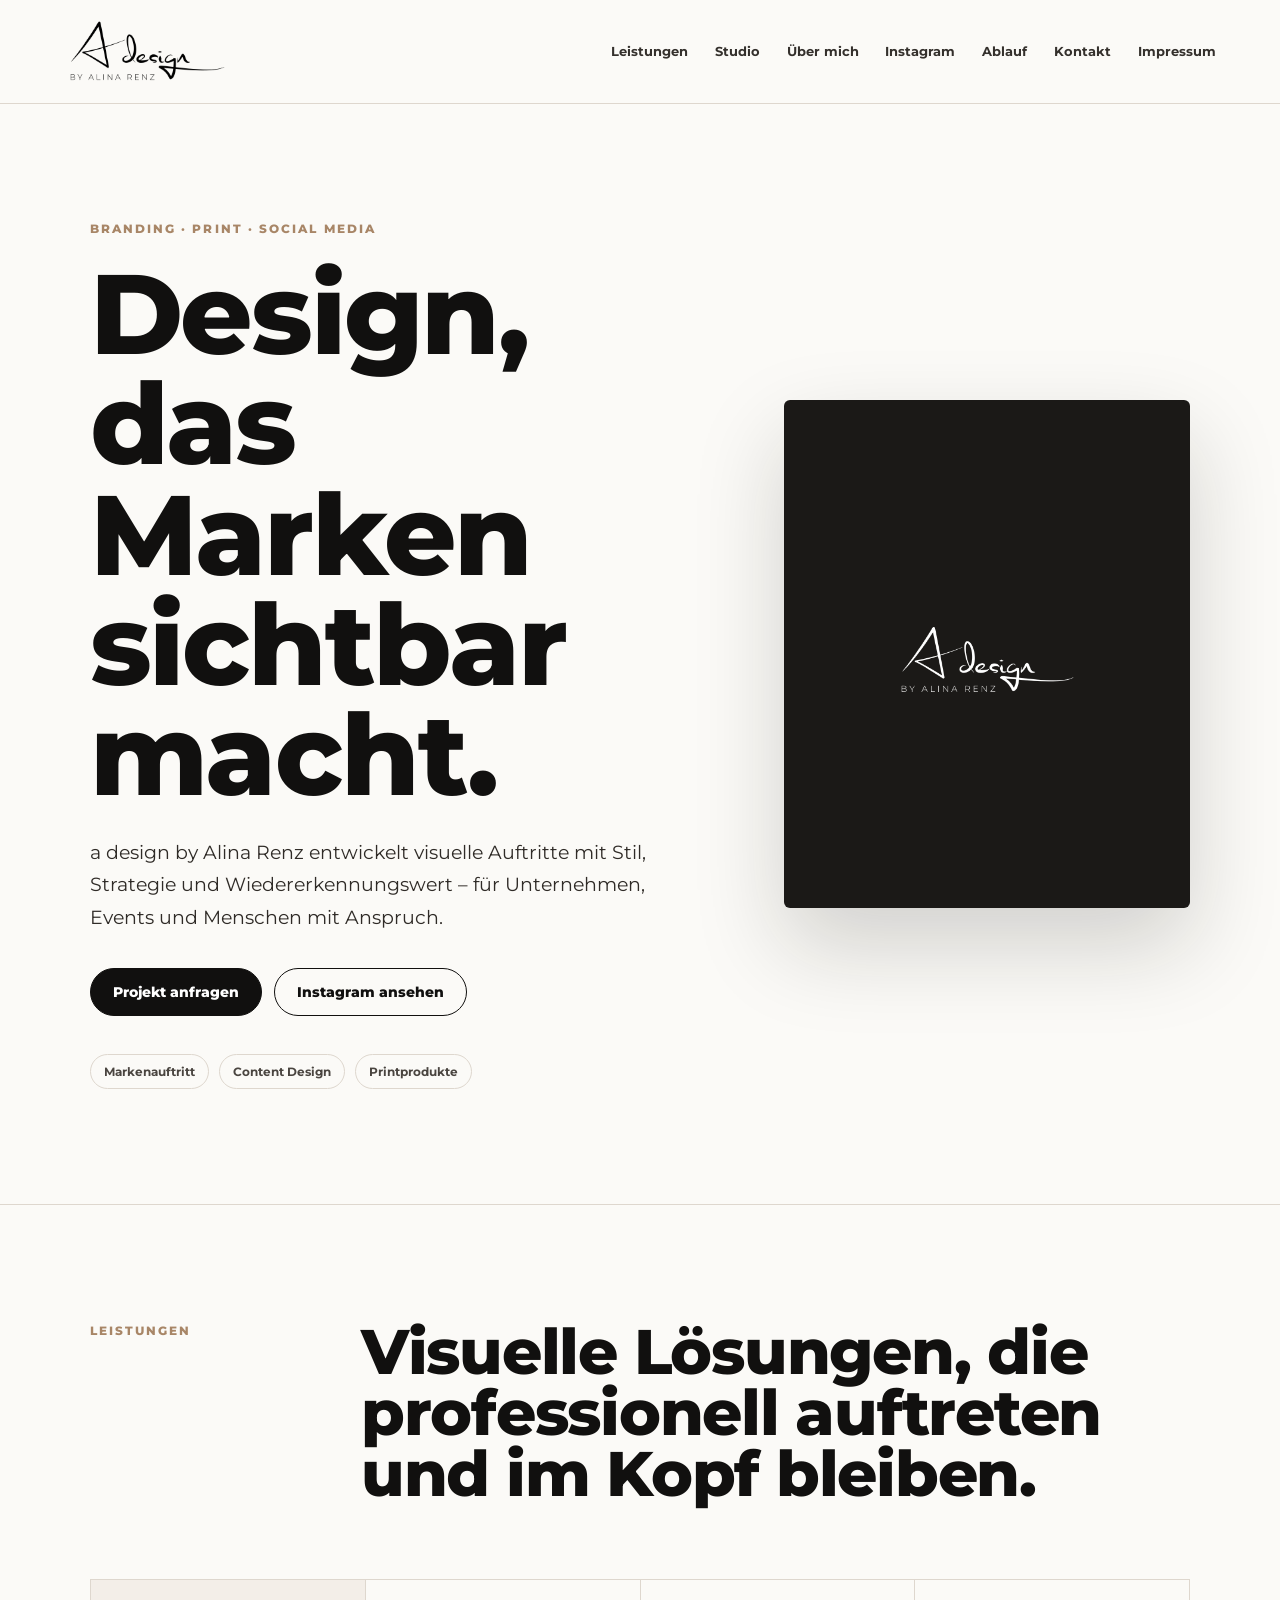
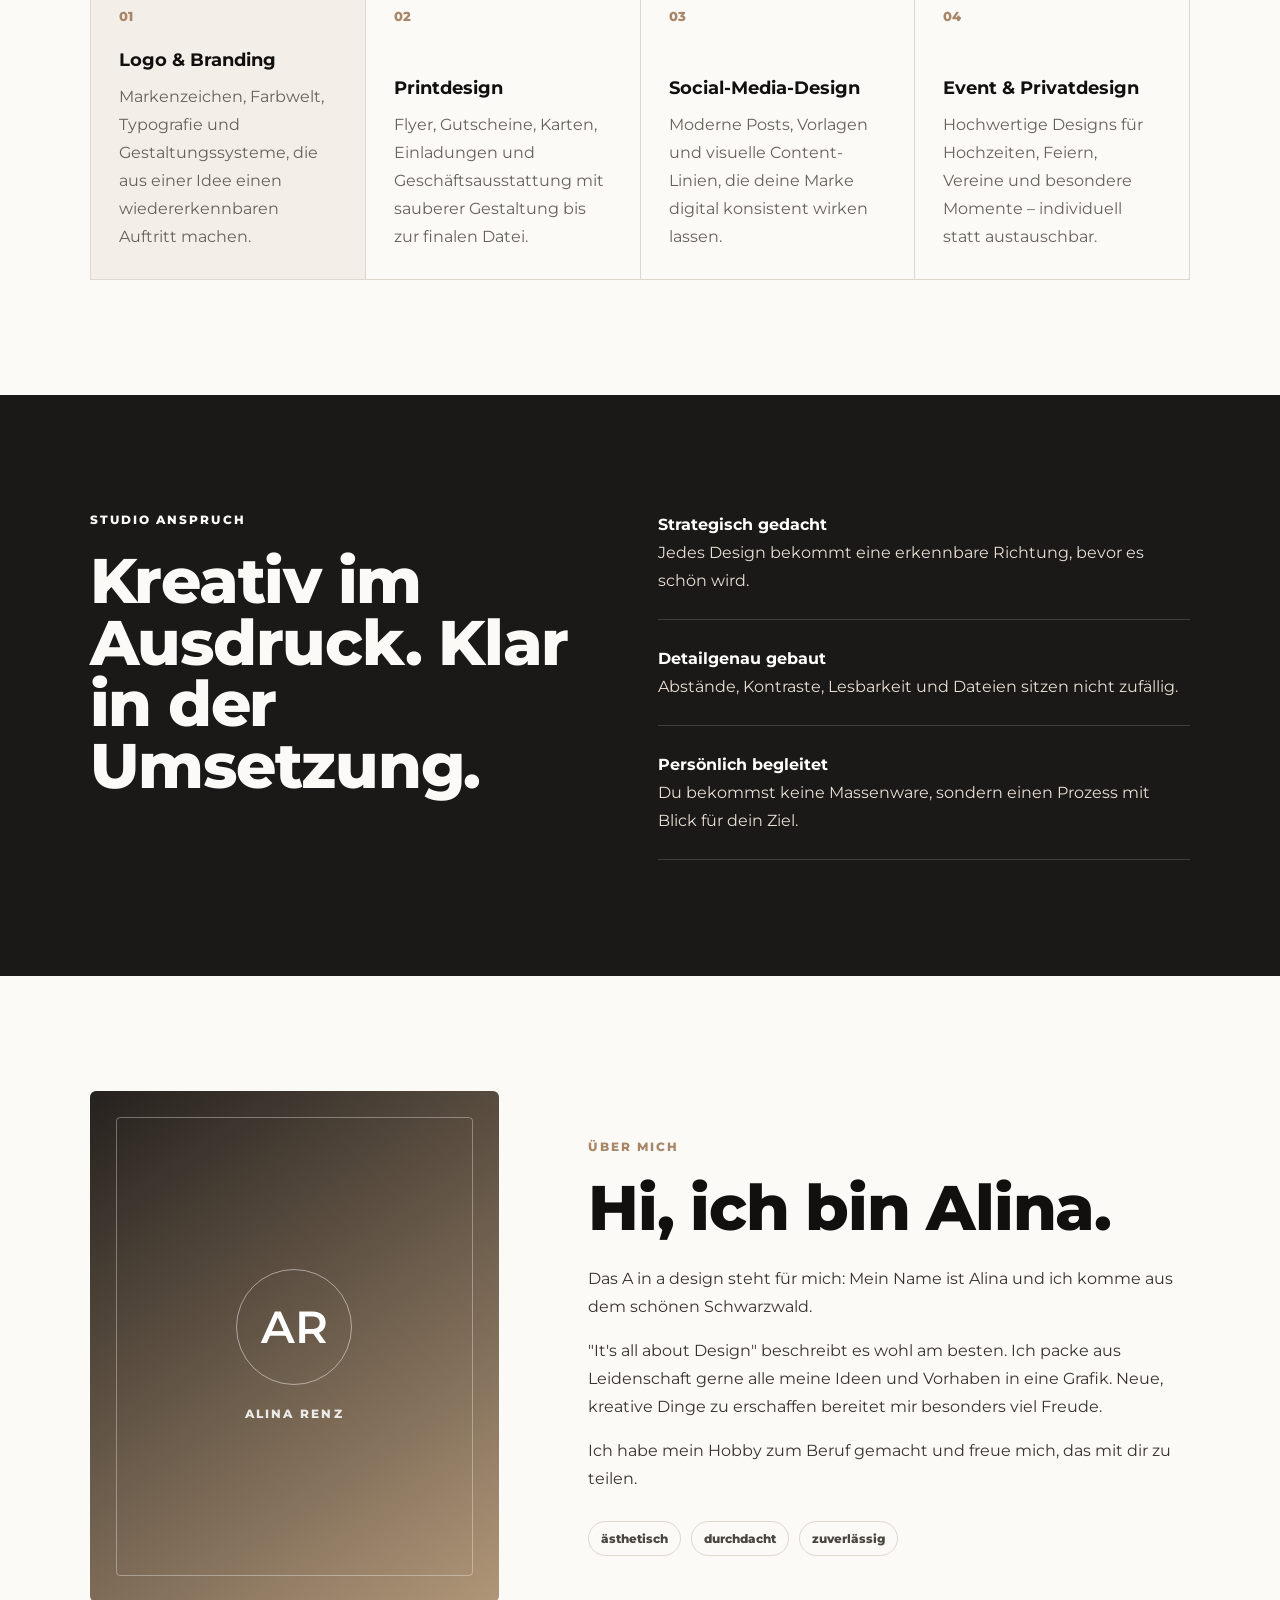
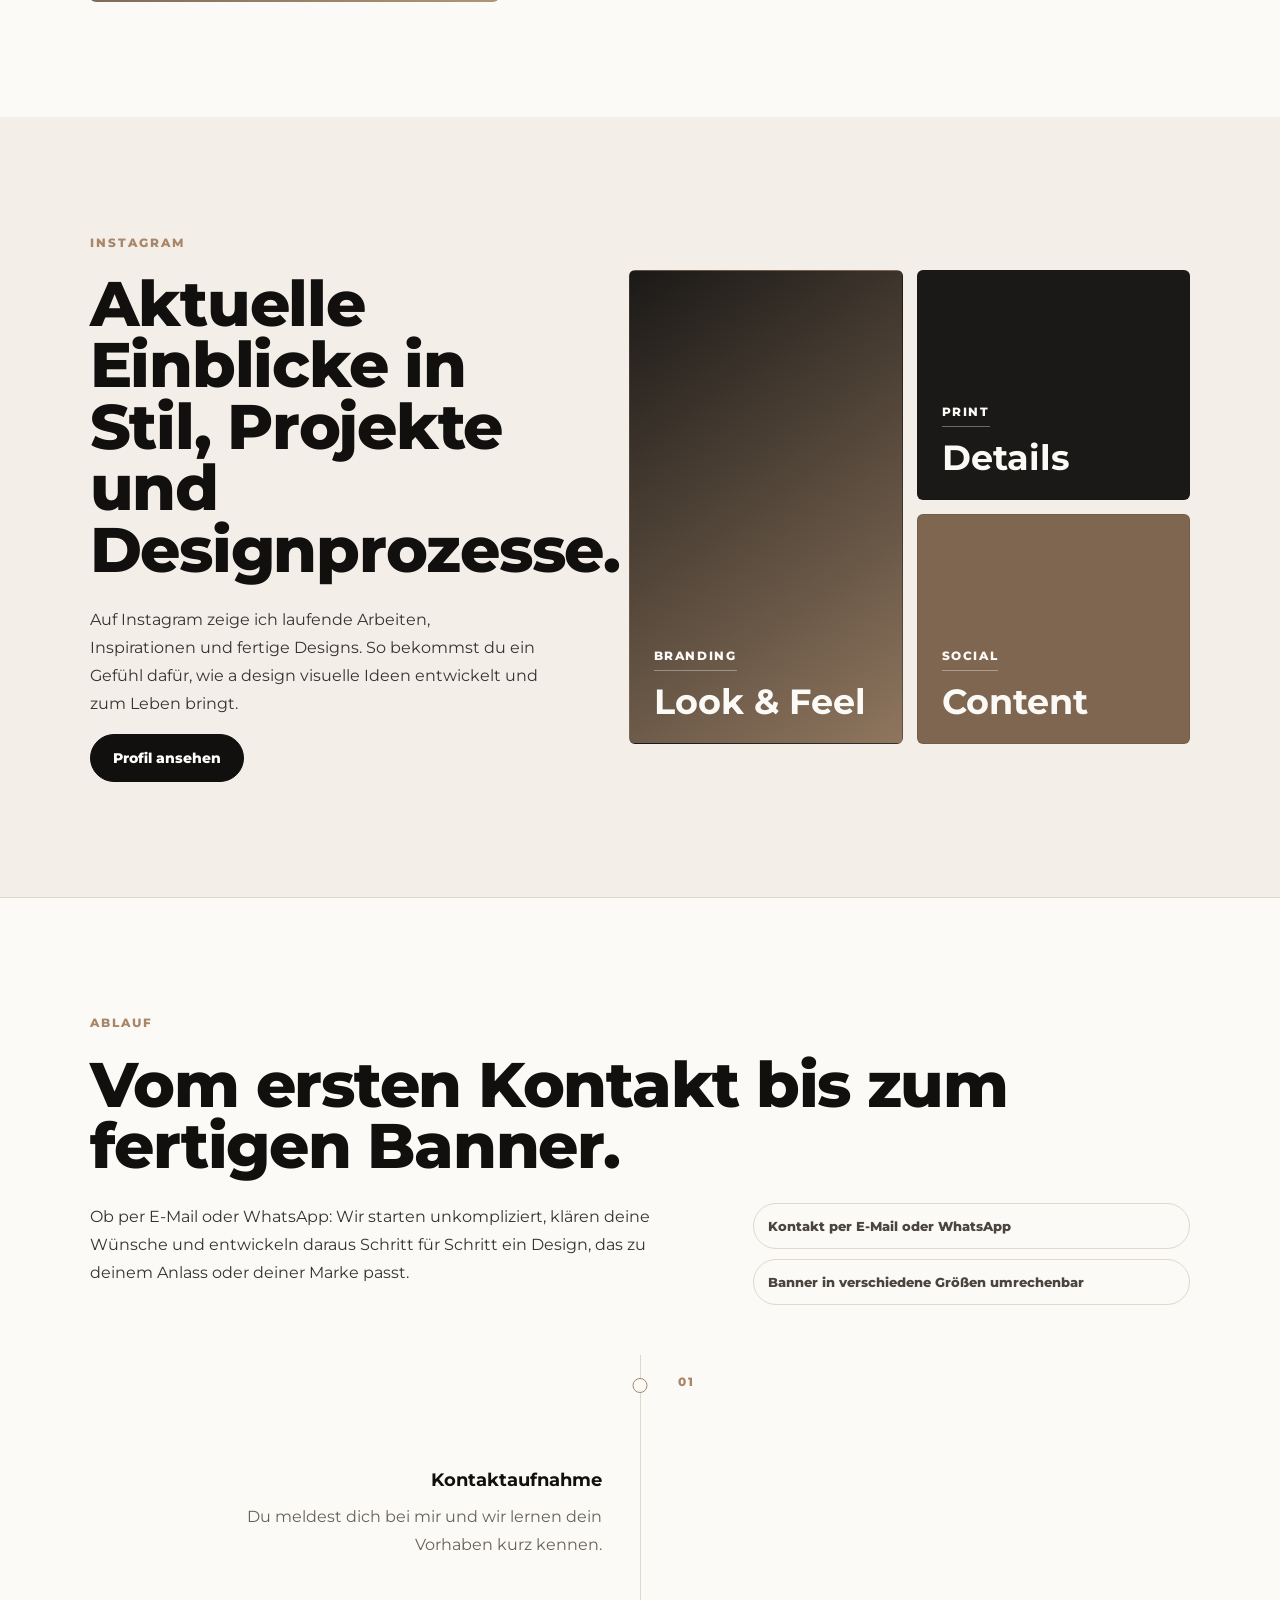
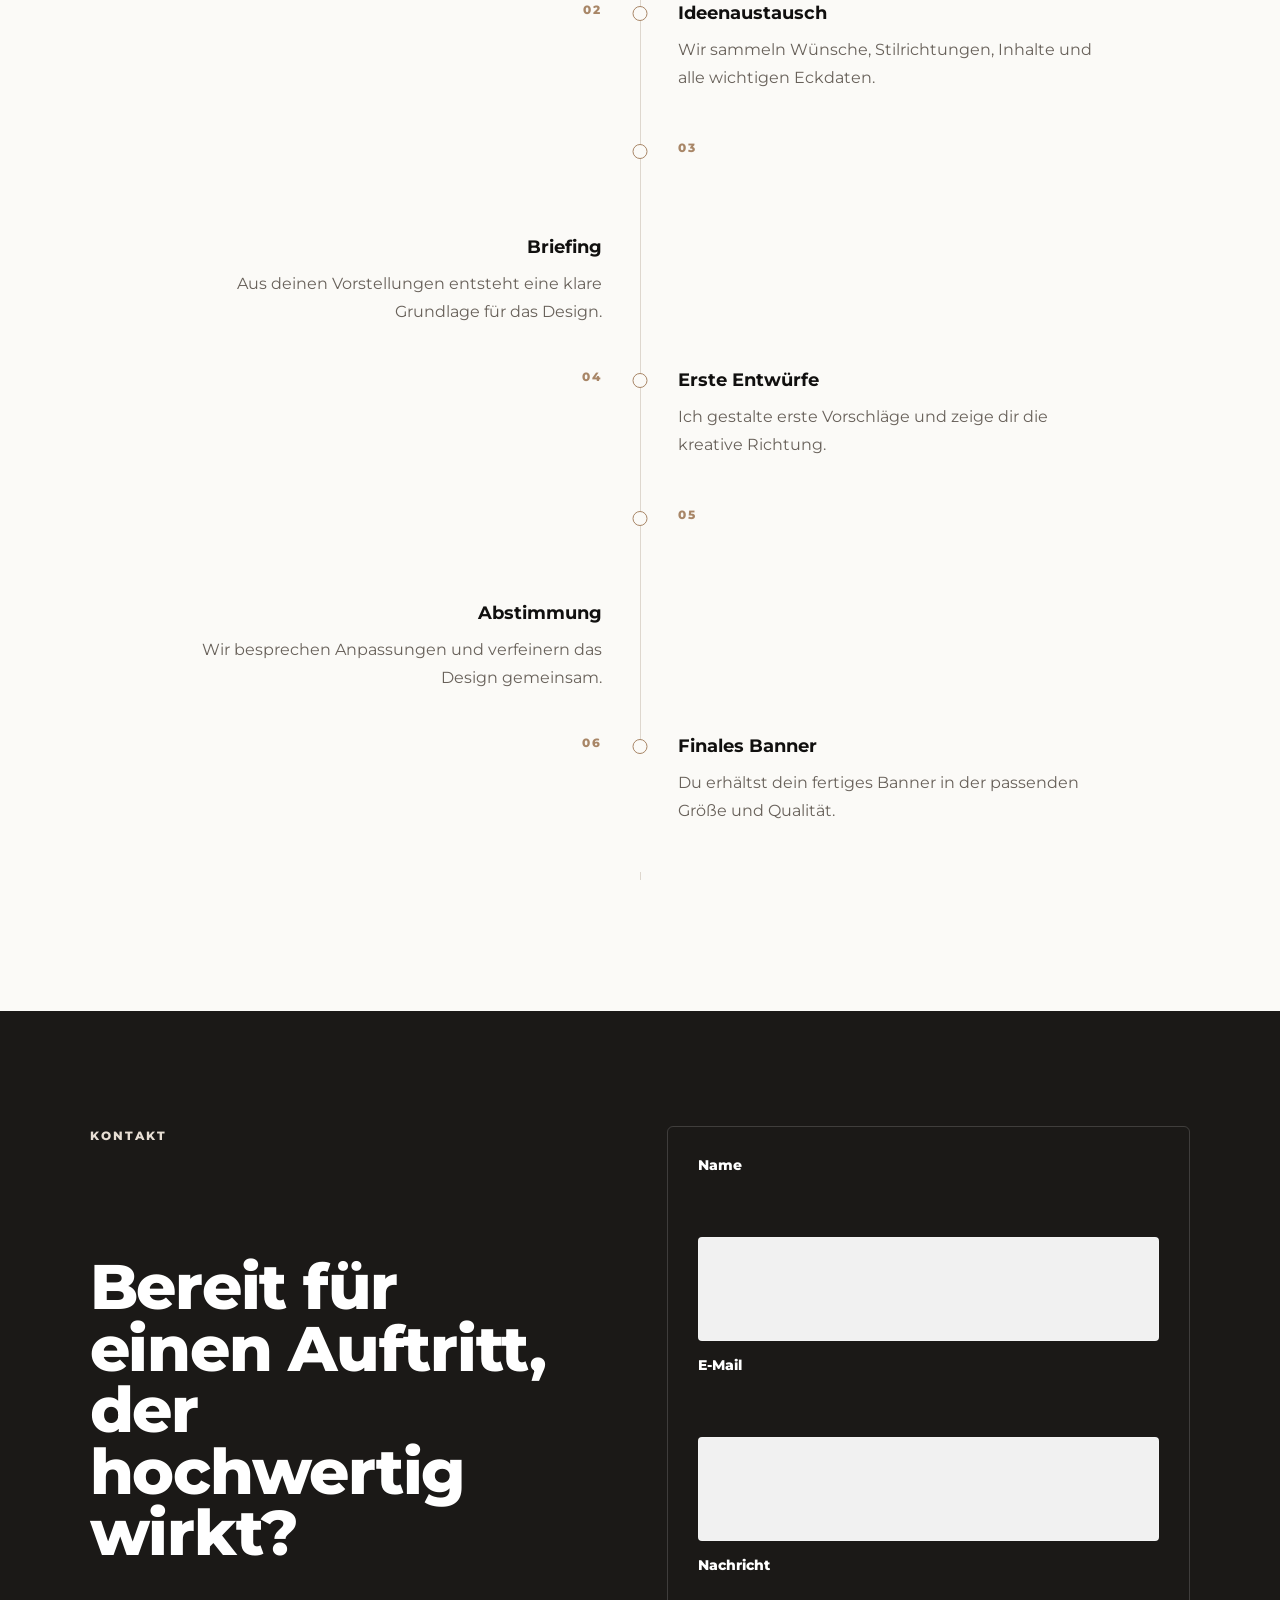
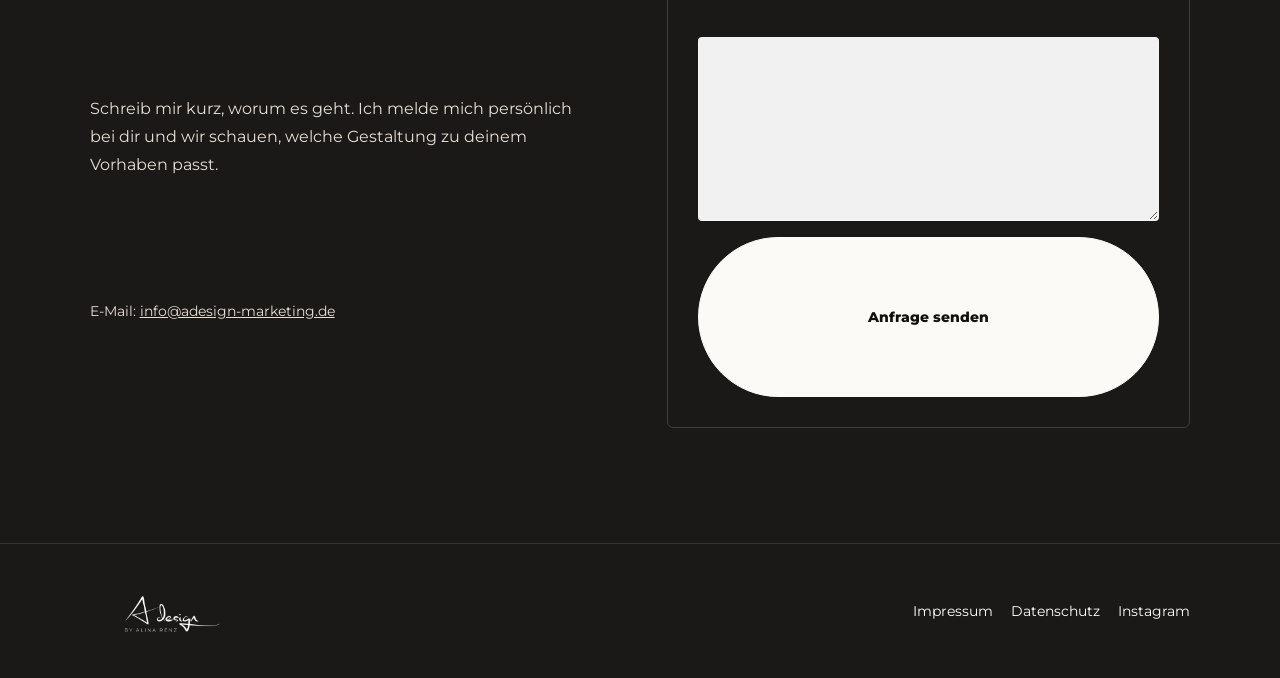
==== index.html @ b7979933 "Present process as timeline" ====
<!doctype html>
<html lang="de">
<head>
  <meta charset="utf-8" />
  <meta name="viewport" content="width=device-width, initial-scale=1" />
  <title>a design by Alina Renz</title>
  <meta name="description" content="Kreatives Design, Branding, Printdesign und Social-Media-Design von a design by Alina Renz." />
  <link rel="preconnect" href="https://fonts.googleapis.com">
  <link rel="preconnect" href="https://fonts.gstatic.com" crossorigin>
  <link href="https://fonts.googleapis.com/css2?family=Montserrat:wght@400;500;600;700;800;900&display=swap" rel="stylesheet">
  <link rel="stylesheet" href="styles.css" />
</head>
<body>
<header class="site-header">
  <a class="logo" href="#top"><img src="assets/logo-weiss.png" alt="a design by Alina Renz"></a>
  <nav>
    <a href="#leistungen">Leistungen</a>
    <a href="#studio">Studio</a>
    <a href="#about">Über mich</a>
    <a href="#instagram">Instagram</a>
    <a href="#ablauf">Ablauf</a>
    <a href="#kontakt">Kontakt</a>
    <a href="impressum.html">Impressum</a>
  </nav>
</header>

<main id="top">
  <section class="hero">
    <div class="hero-copy">
      <p class="eyebrow">Branding · Print · Social Media</p>
      <h1>Design, das Marken sichtbar macht.</h1>
      <p class="lead">a design by Alina Renz entwickelt visuelle Auftritte mit Stil, Strategie und Wiedererkennungswert – für Unternehmen, Events und Menschen mit Anspruch.</p>
      <div class="cta-row">
        <a class="btn primary" href="#kontakt">Projekt anfragen</a>
        <a class="btn ghost" href="https://www.instagram.com/about_adesign" target="_blank" rel="noopener">Instagram ansehen</a>
      </div>
      <div class="hero-proof" aria-label="Schwerpunkte">
        <span>Markenauftritt</span>
        <span>Content Design</span>
        <span>Printprodukte</span>
      </div>
    </div>
    <div class="hero-visual" aria-label="Visuelle Markenkomposition">
      <div class="studio-mark">
        <img src="assets/logo-schwarz.png" alt="a design Logo weiß">
      </div>
    </div>
  </section>

  <section id="leistungen" class="section services">
    <div class="section-heading">
      <p class="eyebrow">Leistungen</p>
      <h2>Visuelle Lösungen, die professionell auftreten und im Kopf bleiben.</h2>
    </div>
    <div class="service-grid">
      <article class="service-card featured">
        <span>01</span>
        <h3>Logo & Branding</h3>
        <p>Markenzeichen, Farbwelt, Typografie und Gestaltungssysteme, die aus einer Idee einen wiedererkennbaren Auftritt machen.</p>
      </article>
      <article class="service-card">
        <span>02</span>
        <h3>Printdesign</h3>
        <p>Flyer, Gutscheine, Karten, Einladungen und Geschäftsausstattung mit sauberer Gestaltung bis zur finalen Datei.</p>
      </article>
      <article class="service-card">
        <span>03</span>
        <h3>Social-Media-Design</h3>
        <p>Moderne Posts, Vorlagen und visuelle Content-Linien, die deine Marke digital konsistent wirken lassen.</p>
      </article>
      <article class="service-card">
        <span>04</span>
        <h3>Event & Privatdesign</h3>
        <p>Hochwertige Designs für Hochzeiten, Feiern, Vereine und besondere Momente – individuell statt austauschbar.</p>
      </article>
    </div>
  </section>

  <section id="studio" class="section studio-strip">
    <div>
      <p class="eyebrow">Studio Anspruch</p>
      <h2>Kreativ im Ausdruck. Klar in der Umsetzung.</h2>
    </div>
    <div class="studio-points">
      <p><strong>Strategisch gedacht</strong><br>Jedes Design bekommt eine erkennbare Richtung, bevor es schön wird.</p>
      <p><strong>Detailgenau gebaut</strong><br>Abstände, Kontraste, Lesbarkeit und Dateien sitzen nicht zufällig.</p>
      <p><strong>Persönlich begleitet</strong><br>Du bekommst keine Massenware, sondern einen Prozess mit Blick für dein Ziel.</p>
    </div>
  </section>

  <section id="about" class="section split about">
    <div class="portrait">
      <div class="portrait-placeholder" aria-label="Platzhalter für ein persönliches Bild von Alina Renz">
        <span>AR</span>
        <p>Alina Renz</p>
      </div>
    </div>
    <div>
      <p class="eyebrow">Über mich</p>
      <h2>Hi, ich bin Alina.</h2>
      <p>Das A in a design steht für mich: Mein Name ist Alina und ich komme aus dem schönen Schwarzwald.</p>
      <p>"It's all about Design" beschreibt es wohl am besten. Ich packe aus Leidenschaft gerne alle meine Ideen und Vorhaben in eine Grafik. Neue, kreative Dinge zu erschaffen bereitet mir besonders viel Freude.</p>
      <p>Ich habe mein Hobby zum Beruf gemacht und freue mich, das mit dir zu teilen.</p>
      <div class="signature-line">
        <span>ästhetisch</span>
        <span>durchdacht</span>
        <span>zuverlässig</span>
      </div>
    </div>
  </section>

  <section id="instagram" class="section instagram">
    <div class="instagram-copy">
      <p class="eyebrow">Instagram</p>
      <h2>Aktuelle Einblicke in Stil, Projekte und Designprozesse.</h2>
      <p>Auf Instagram zeige ich laufende Arbeiten, Inspirationen und fertige Designs. So bekommst du ein Gefühl dafür, wie a design visuelle Ideen entwickelt und zum Leben bringt.</p>
      <a class="btn primary" href="https://www.instagram.com/about_adesign" target="_blank" rel="noopener">Profil ansehen</a>
    </div>
    <div class="instagram-preview" aria-label="Instagram Vorschau">
      <a class="insta-tile tile-large" href="https://www.instagram.com/about_adesign" target="_blank" rel="noopener">
        <span>Branding</span>
        <strong>Look & Feel</strong>
      </a>
      <a class="insta-tile" href="https://www.instagram.com/about_adesign" target="_blank" rel="noopener">
        <span>Print</span>
        <strong>Details</strong>
      </a>
      <a class="insta-tile tile-accent" href="https://www.instagram.com/about_adesign" target="_blank" rel="noopener">
        <span>Social</span>
        <strong>Content</strong>
      </a>
    </div>
  </section>

  <section id="ablauf" class="section process">
    <p class="eyebrow">Ablauf</p>
    <h2>Vom ersten Kontakt bis zum fertigen Banner.</h2>
    <div class="process-intro">
      <p>Ob per E-Mail oder WhatsApp: Wir starten unkompliziert, klären deine Wünsche und entwickeln daraus Schritt für Schritt ein Design, das zu deinem Anlass oder deiner Marke passt.</p>
      <div class="process-notes" aria-label="Ablauf Hinweise">
        <span>Kontakt per E-Mail oder WhatsApp</span>
        <span>Banner in verschiedene Größen umrechenbar</span>
      </div>
    </div>
    <ol class="steps">
      <li><span>01</span><div><h3>Kontaktaufnahme</h3><p>Du meldest dich bei mir und wir lernen dein Vorhaben kurz kennen.</p></div></li>
      <li><span>02</span><div><h3>Ideenaustausch</h3><p>Wir sammeln Wünsche, Stilrichtungen, Inhalte und alle wichtigen Eckdaten.</p></div></li>
      <li><span>03</span><div><h3>Briefing</h3><p>Aus deinen Vorstellungen entsteht eine klare Grundlage für das Design.</p></div></li>
      <li><span>04</span><div><h3>Erste Entwürfe</h3><p>Ich gestalte erste Vorschläge und zeige dir die kreative Richtung.</p></div></li>
      <li><span>05</span><div><h3>Abstimmung</h3><p>Wir besprechen Anpassungen und verfeinern das Design gemeinsam.</p></div></li>
      <li><span>06</span><div><h3>Finales Banner</h3><p>Du erhältst dein fertiges Banner in der passenden Größe und Qualität.</p></div></li>
    </ol>
  </section>

  <section id="kontakt" class="section contact">
    <p class="eyebrow">Kontakt</p>
    <h2>Bereit für einen Auftritt, der hochwertig wirkt?</h2>
    <p>Schreib mir kurz, worum es geht. Ich melde mich persönlich bei dir und wir schauen, welche Gestaltung zu deinem Vorhaben passt.</p>

    <form action="https://formsubmit.co/info@adesign-marketing.de" method="POST">
      <input type="hidden" name="_subject" value="Neue Anfrage über adesign-marketing.de">
      <input type="hidden" name="_captcha" value="false">
      <label>Name<input required name="name" type="text"></label>
      <label>E-Mail<input required name="email" type="email"></label>
      <label>Nachricht<textarea required name="message" rows="6"></textarea></label>
      <button class="btn primary" type="submit">Anfrage senden</button>
    </form>

    <p class="small">E-Mail: <a href="mailto:info@adesign-marketing.de">info@adesign-marketing.de</a></p>
  </section>
</main>

<footer>
  <img src="assets/logo-schwarz.png" alt="a design Logo">
  <div>
    <a href="impressum.html">Impressum</a>
    <a href="datenschutz.html">Datenschutz</a>
    <a href="https://www.instagram.com/about_adesign" target="_blank" rel="noopener">Instagram</a>
  </div>
</footer>

<script src="script.js"></script>
</body>
</html>
---- styles.css ----
:root{
  --ink:#11100f;
  --paper:#fbfaf7;
  --surface:#f3eee8;
  --line:#ded7ce;
  --muted:#68615a;
  --accent:#a88667;
  --deep:#1b1917;
  --white:#fff;
}
*{box-sizing:border-box}
html{scroll-behavior:smooth}
body{
  margin:0;
  font-family:"Montserrat", ui-sans-serif, system-ui, -apple-system, BlinkMacSystemFont, "Segoe UI", sans-serif;
  color:var(--ink);
  background:var(--paper);
}
a{color:inherit}
.site-header{
  position:sticky;
  top:0;
  z-index:10;
  display:flex;
  align-items:center;
  justify-content:space-between;
  gap:28px;
  padding:18px clamp(22px,5vw,72px);
  background:rgba(251,250,247,.94);
  border-bottom:1px solid var(--line);
  backdrop-filter:blur(18px);
}
.logo img{width:clamp(130px,13vw,168px);display:block}
nav{
  display:flex;
  align-items:center;
  gap:clamp(16px,2.1vw,30px);
  color:#34302c;
  font-size:.82rem;
  font-weight:700;
}
nav a{
  text-decoration:none;
  transition:color .2s ease;
}
nav a:hover{color:var(--accent)}
.hero{
  min-height:86svh;
  display:grid;
  grid-template-columns:minmax(0,1.05fr) minmax(340px,.72fr);
  gap:clamp(48px,8vw,120px);
  align-items:center;
  max-width:1440px;
  margin:0 auto;
  padding:clamp(68px,9vw,128px) clamp(22px,7vw,104px);
}
.hero-copy{max-width:780px}
.eyebrow{
  margin:0 0 20px;
  text-transform:uppercase;
  letter-spacing:.18em;
  font-size:.72rem;
  color:var(--accent);
  font-weight:800;
}
h1,h2{
  margin:0 0 26px;
  letter-spacing:-.02em;
  line-height:.98;
}
h1{
  max-width:860px;
  font-size:clamp(3.7rem,8.8vw,8.7rem);
  font-weight:800;
}
h2{
  max-width:1040px;
  font-size:clamp(2.25rem,4.9vw,5rem);
  font-weight:800;
}
h3{
  margin:0 0 12px;
  font-size:1.15rem;
  line-height:1.25;
}
p{
  font-size:1rem;
  line-height:1.75;
  color:#37332f;
}
.lead{
  max-width:660px;
  font-size:clamp(1.08rem,1.45vw,1.24rem);
  color:#2f2b27;
}
.btn{
  display:inline-flex;
  align-items:center;
  justify-content:center;
  min-height:48px;
  padding:0 22px;
  border-radius:999px;
  text-decoration:none;
  border:1px solid var(--ink);
  font-size:.88rem;
  font-weight:800;
  transition:background .2s ease, color .2s ease, border-color .2s ease;
}
.primary{background:var(--ink);color:var(--white)}
.primary:hover{background:var(--accent);border-color:var(--accent)}
.ghost{background:transparent;color:var(--ink)}
.ghost:hover{background:var(--ink);color:var(--white)}
.cta-row{display:flex;gap:12px;flex-wrap:wrap;margin-top:34px}
.hero-proof{
  display:flex;
  flex-wrap:wrap;
  gap:10px;
  margin-top:38px;
}
.hero-proof span{
  border:1px solid var(--line);
  border-radius:999px;
  padding:9px 13px;
  color:#4a4540;
  font-size:.78rem;
  font-weight:700;
}
.hero-visual{
  min-height:470px;
  display:grid;
  place-items:center;
}
.studio-mark{
  width:100%;
  max-width:470px;
  aspect-ratio:4/5;
  display:grid;
  place-items:center;
  padding:clamp(32px,5vw,54px);
  background:var(--deep);
  border-radius:6px;
  box-shadow:0 38px 90px rgba(24,21,18,.18);
}
.studio-mark img{width:min(100%,390px);display:block}
.section{
  max-width:1440px;
  margin:0 auto;
  padding:clamp(86px,9vw,132px) clamp(22px,7vw,104px);
}
.section-heading{
  display:grid;
  grid-template-columns:minmax(150px,.25fr) minmax(0,1fr);
  gap:clamp(28px,5vw,74px);
  align-items:start;
  margin-bottom:48px;
}
.services{
  border-top:1px solid var(--line);
}
.service-grid{
  display:grid;
  grid-template-columns:repeat(4,1fr);
  border-top:1px solid var(--line);
  border-left:1px solid var(--line);
}
.service-card{
  min-height:300px;
  display:flex;
  flex-direction:column;
  padding:28px;
  border-right:1px solid var(--line);
  border-bottom:1px solid var(--line);
  background:var(--paper);
}
.service-card.featured{
  background:var(--surface);
  color:var(--ink);
}
.service-card.featured p{color:var(--muted)}
.service-card span{
  margin-bottom:auto;
  color:var(--accent);
  font-size:.82rem;
  font-weight:800;
}
.service-card p{margin:0;color:var(--muted)}
.studio-strip{
  max-width:none;
  display:grid;
  grid-template-columns:minmax(0,.9fr) minmax(320px,1fr);
  gap:clamp(42px,7vw,94px);
  background:var(--deep);
  color:var(--paper);
}
.studio-strip > *{
  max-width:640px;
}
.studio-strip p,.studio-strip h2{color:var(--paper)}
.studio-points{
  display:grid;
  gap:0;
}
.studio-points p{
  margin:0;
  padding:24px 0;
  border-bottom:1px solid rgba(255,255,255,.16);
  color:#e7ded4;
}
.studio-points p:first-child{padding-top:0}
.studio-points strong{color:var(--white);font-size:1.02rem}
.split{
  display:grid;
  grid-template-columns:minmax(280px,.68fr) minmax(0,1fr);
  gap:clamp(44px,7vw,96px);
  align-items:center;
}
.about{
  background:var(--paper);
}
.portrait{
  aspect-ratio:4/5;
  display:grid;
  place-items:center;
  padding:26px;
  border-radius:6px;
  background:linear-gradient(145deg,#25211e,#b09678);
}
.portrait-placeholder{
  width:100%;
  height:100%;
  display:grid;
  place-items:center;
  align-content:center;
  gap:18px;
  border:1px solid rgba(255,255,255,.34);
  border-radius:4px;
  color:var(--white);
  text-align:center;
}
.portrait-placeholder span{
  width:116px;
  height:116px;
  display:grid;
  place-items:center;
  border:1px solid rgba(255,255,255,.48);
  border-radius:50%;
  font-size:2.8rem;
  font-weight:600;
}
.portrait-placeholder p{
  margin:0;
  color:rgba(255,255,255,.86);
  font-size:.78rem;
  letter-spacing:.18em;
  text-transform:uppercase;
  font-weight:800;
}
.signature-line{
  display:flex;
  flex-wrap:wrap;
  gap:10px;
  margin-top:28px;
}
.signature-line span{
  padding:9px 12px;
  border:1px solid var(--line);
  border-radius:999px;
  color:#4b4540;
  font-size:.78rem;
  font-weight:800;
}
.instagram{
  display:grid;
  grid-template-columns:minmax(0,.8fr) minmax(320px,1fr);
  gap:clamp(42px,7vw,94px);
  align-items:center;
  background:var(--surface);
}
.instagram-copy p{max-width:620px}
.instagram-preview{
  display:grid;
  grid-template-columns:1fr 1fr;
  gap:14px;
}
.insta-tile{
  min-height:230px;
  display:flex;
  flex-direction:column;
  justify-content:flex-end;
  padding:24px;
  border:1px solid rgba(17,16,15,.12);
  border-radius:6px;
  color:var(--paper);
  text-decoration:none;
  background:var(--deep);
  transition:background .2s ease;
}
.insta-tile:hover{background:#2a2622}
.tile-large{
  grid-row:span 2;
  min-height:474px;
  background:linear-gradient(145deg,#1b1917,#8f765e);
}
.tile-accent{background:#7f6650}
.insta-tile span{
  width:max-content;
  margin-bottom:14px;
  padding-bottom:7px;
  border-bottom:1px solid rgba(255,255,255,.35);
  font-size:.72rem;
  font-weight:800;
  letter-spacing:.14em;
  text-transform:uppercase;
}
.insta-tile strong{
  font-size:clamp(1.55rem,2.7vw,3rem);
  line-height:1;
  font-weight:700;
}
.process{
  background:var(--paper);
  border-top:1px solid var(--line);
}
.process-intro{
  display:grid;
  grid-template-columns:minmax(0,.85fr) minmax(280px,.62fr);
  gap:clamp(28px,5vw,72px);
  align-items:start;
  margin-top:6px;
}
.process-intro p{
  max-width:760px;
  margin:0;
}
.process-notes{
  display:grid;
  gap:10px;
}
.process-notes span{
  display:flex;
  align-items:center;
  min-height:46px;
  padding:12px 14px;
  border:1px solid var(--line);
  border-radius:999px;
  color:#4b4540;
  font-size:.82rem;
  font-weight:800;
}
.steps{
  list-style:none;
  counter-reset:process;
  position:relative;
  display:grid;
  gap:0;
  margin-top:50px;
  padding:18px 0 8px;
}
.steps::before{
  content:"";
  position:absolute;
  top:0;
  bottom:0;
  left:50%;
  width:1px;
  background:var(--line);
}
.steps li{
  position:relative;
  display:grid;
  grid-template-columns:1fr 1fr;
  gap:clamp(34px,6vw,86px);
  align-items:start;
  min-height:138px;
  padding:0 0 42px;
}
.steps li::before{
  content:"";
  position:absolute;
  top:5px;
  left:50%;
  width:13px;
  height:13px;
  border:1px solid var(--accent);
  border-radius:50%;
  background:var(--paper);
  transform:translateX(-50%);
}
.steps li:nth-child(odd) > div{
  grid-column:1;
  text-align:right;
}
.steps li:nth-child(odd) > span{
  grid-column:2;
  justify-self:start;
}
.steps li:nth-child(even) > span{
  grid-column:1;
  justify-self:end;
}
.steps li:nth-child(even) > div{
  grid-column:2;
}
.steps li:last-child{padding-bottom:0}
.steps li:last-child::after{
  content:"";
  position:absolute;
  left:50%;
  top:20px;
  bottom:0;
  width:3px;
  background:var(--paper);
  transform:translateX(-50%);
}
.steps span{
  display:block;
  color:var(--accent);
  font-size:.78rem;
  font-weight:800;
  letter-spacing:.16em;
  line-height:1.5;
}
.steps h3{margin-top:0}
.steps p{
  max-width:430px;
  margin:0;
  color:var(--muted);
}
.steps li:nth-child(odd) p{margin-left:auto}
.contact{
  max-width:none;
  display:grid;
  grid-template-columns:minmax(0,.8fr) minmax(340px,.86fr);
  gap:clamp(42px,7vw,94px);
  background:var(--deep);
  color:var(--white);
}
.contact .eyebrow,.contact h2{grid-column:1}
.contact > p,.contact .small{grid-column:1;color:#e7ded4}
.contact p,.contact a{color:#e7ded4}
form{
  grid-column:2;
  grid-row:1 / span 5;
  display:grid;
  gap:16px;
  padding:30px;
  border:1px solid rgba(255,255,255,.16);
  border-radius:6px;
}
label{
  display:grid;
  gap:8px;
  color:var(--white);
  font-size:.86rem;
  font-weight:800;
}
input,textarea{
  width:100%;
  border:1px solid rgba(255,255,255,.18);
  border-radius:4px;
  padding:15px 16px;
  background:rgba(255,255,255,.94);
  color:var(--ink);
  font:inherit;
}
input:focus,textarea:focus{
  outline:2px solid var(--accent);
  outline-offset:2px;
}
button{font:inherit}
.contact button{
  border-color:var(--paper);
  background:var(--paper);
  color:var(--ink);
}
.small{font-size:.9rem}
footer{
  background:var(--deep);
  color:var(--white);
  padding:34px clamp(22px,7vw,104px);
  display:flex;
  align-items:center;
  justify-content:space-between;
  gap:24px;
  border-top:1px solid rgba(255,255,255,.12);
}
footer img{width:164px;display:block}
footer div{display:flex;gap:18px;flex-wrap:wrap}
footer a{text-decoration:none;color:#fff;font-size:.9rem}
.legal{
  max-width:900px;
  margin:auto;
  padding:70px 24px;
}
.legal h1{font-size:clamp(2.5rem,7vw,5rem)}
.legal h2{font-size:2rem;margin-top:42px}
@media(max-width:1050px){
  .service-grid{grid-template-columns:repeat(2,1fr)}
  .contact,.instagram,.process-intro{grid-template-columns:1fr}
  .contact .eyebrow,.contact h2,.contact > p,.contact .small,form{grid-column:auto;grid-row:auto}
}
@media(max-width:850px){
  nav{display:none}
  .hero,.split,.studio-strip,.section-heading{grid-template-columns:1fr}
  .hero{min-height:auto}
  .hero-visual{min-height:auto}
  .studio-mark{max-width:100%;aspect-ratio:16/11}
  .service-grid{grid-template-columns:1fr}
  .instagram-preview{grid-template-columns:1fr}
  .tile-large{grid-row:auto;min-height:260px}
  .insta-tile{min-height:210px}
  .service-card{min-height:auto}
  .steps{
    padding-left:26px;
  }
  .steps::before{
    left:6px;
  }
  .steps li,
  .steps li:nth-child(odd),
  .steps li:nth-child(even){
    display:block;
    min-height:auto;
    padding-bottom:34px;
  }
  .steps li::before{
    left:6px;
    top:4px;
  }
  .steps li:last-child::after{
    left:6px;
  }
  .steps li:nth-child(odd) > div,
  .steps li:nth-child(even) > div{
    text-align:left;
  }
  .steps li:nth-child(odd) p,
  .steps li:nth-child(even) p{
    margin-left:0;
  }
  .steps span{
    margin-bottom:10px;
  }
  footer{align-items:flex-start;flex-direction:column}
}
@media(max-width:520px){
  h1{font-size:clamp(3rem,15vw,4.3rem)}
  h2{font-size:clamp(2rem,10vw,3.2rem)}
  .hero-proof{display:none}
  form{padding:22px}
}
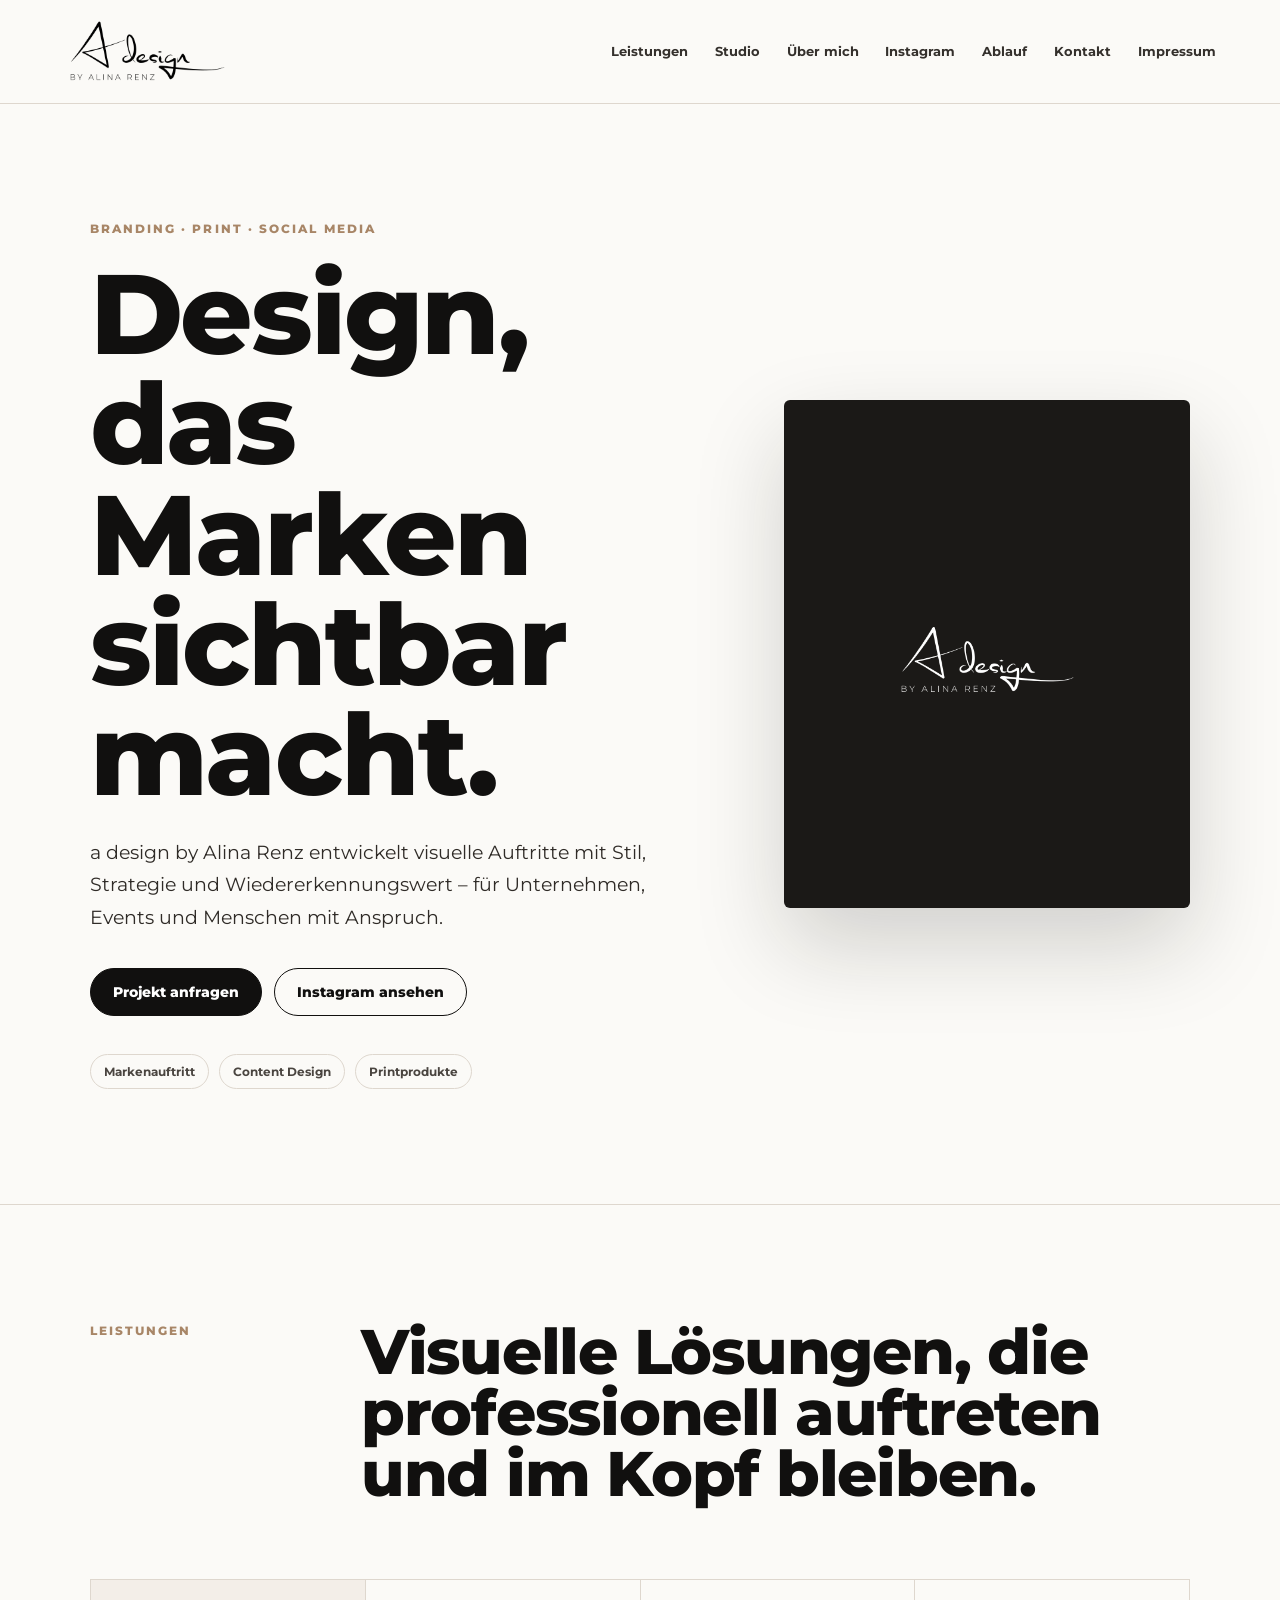
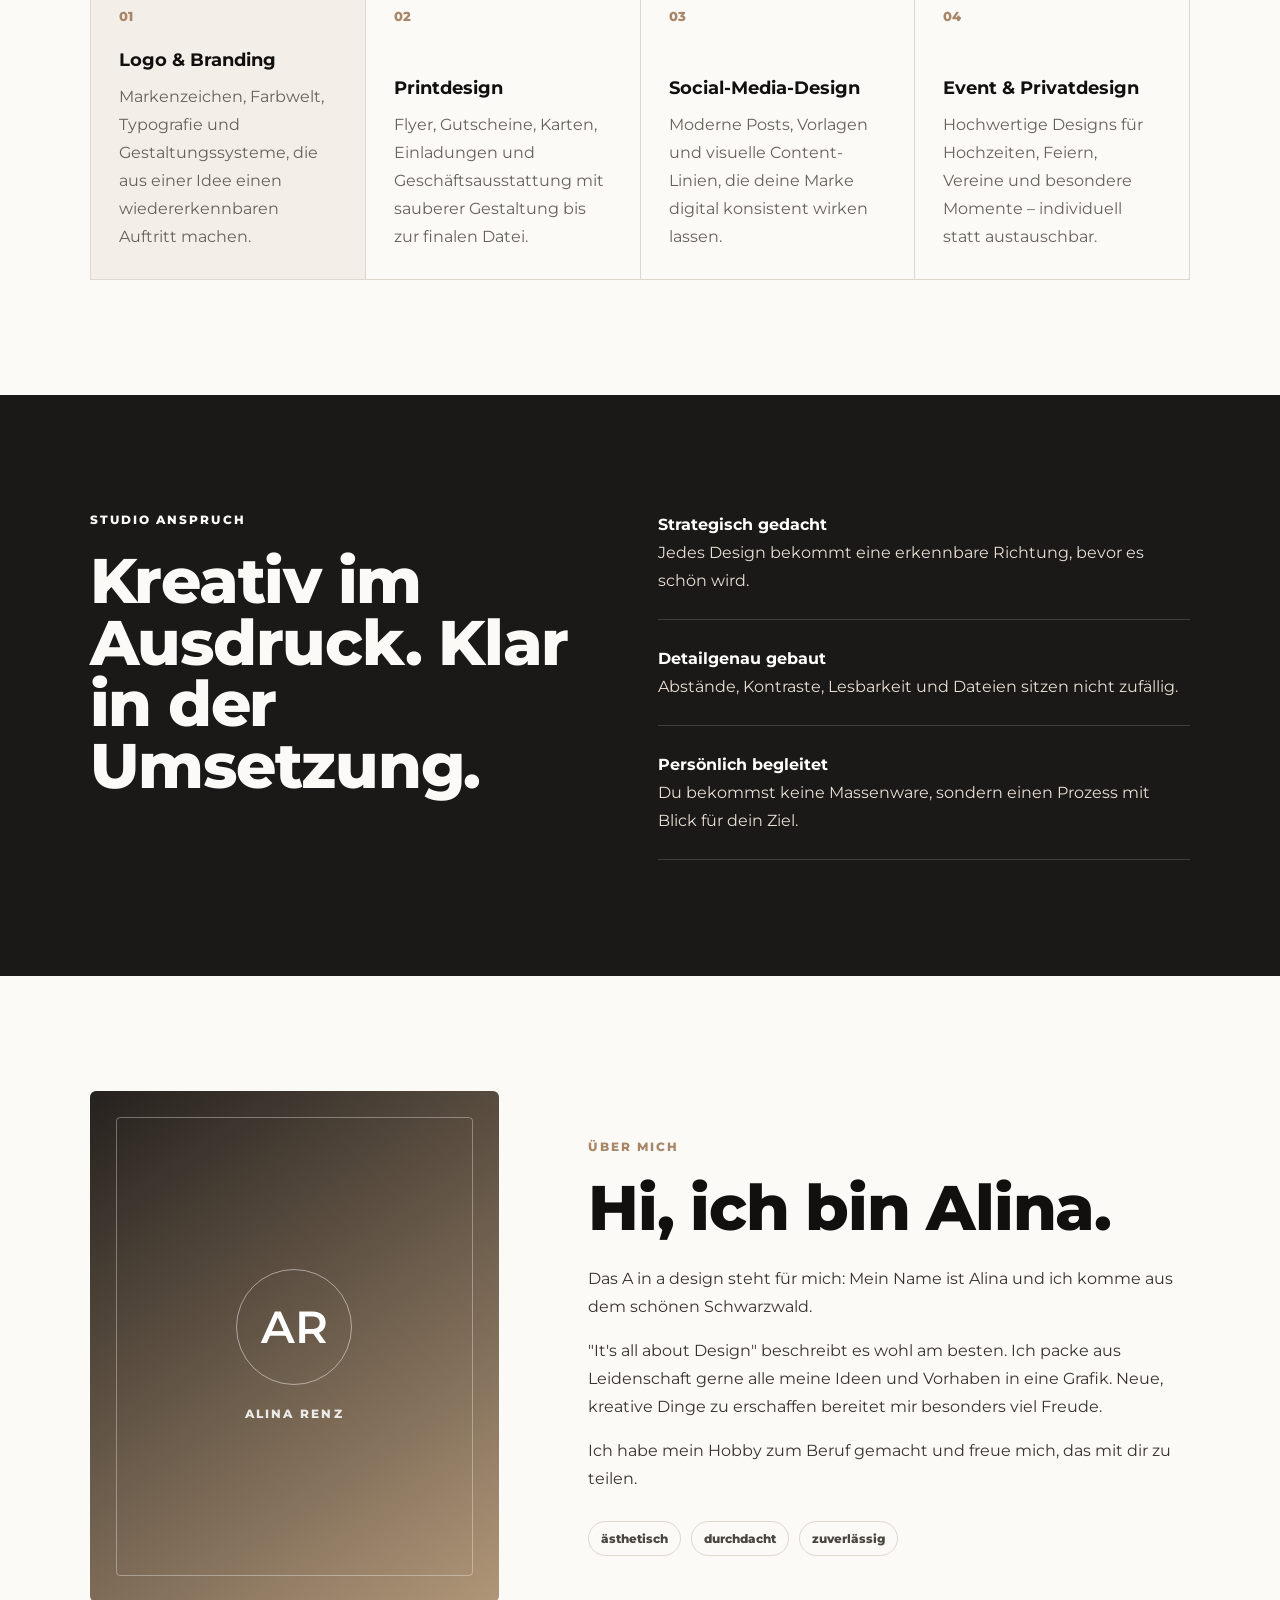
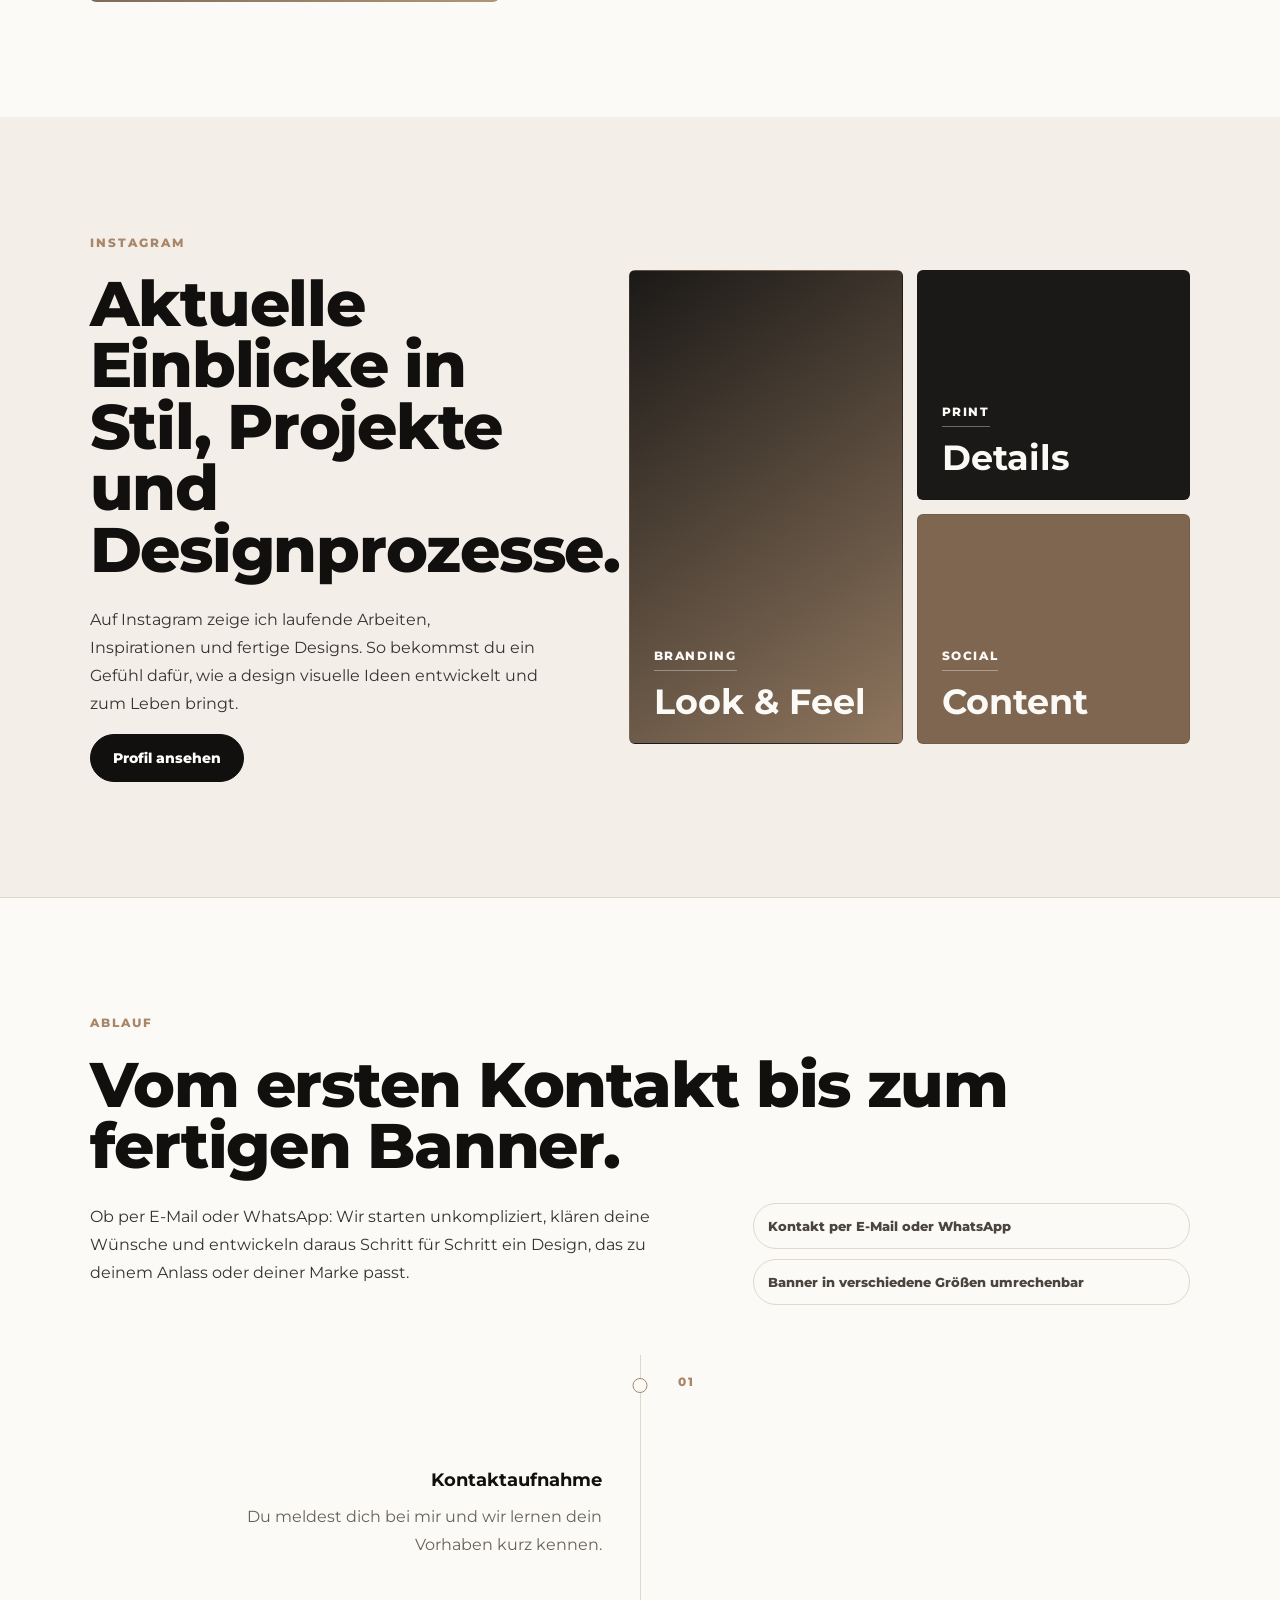
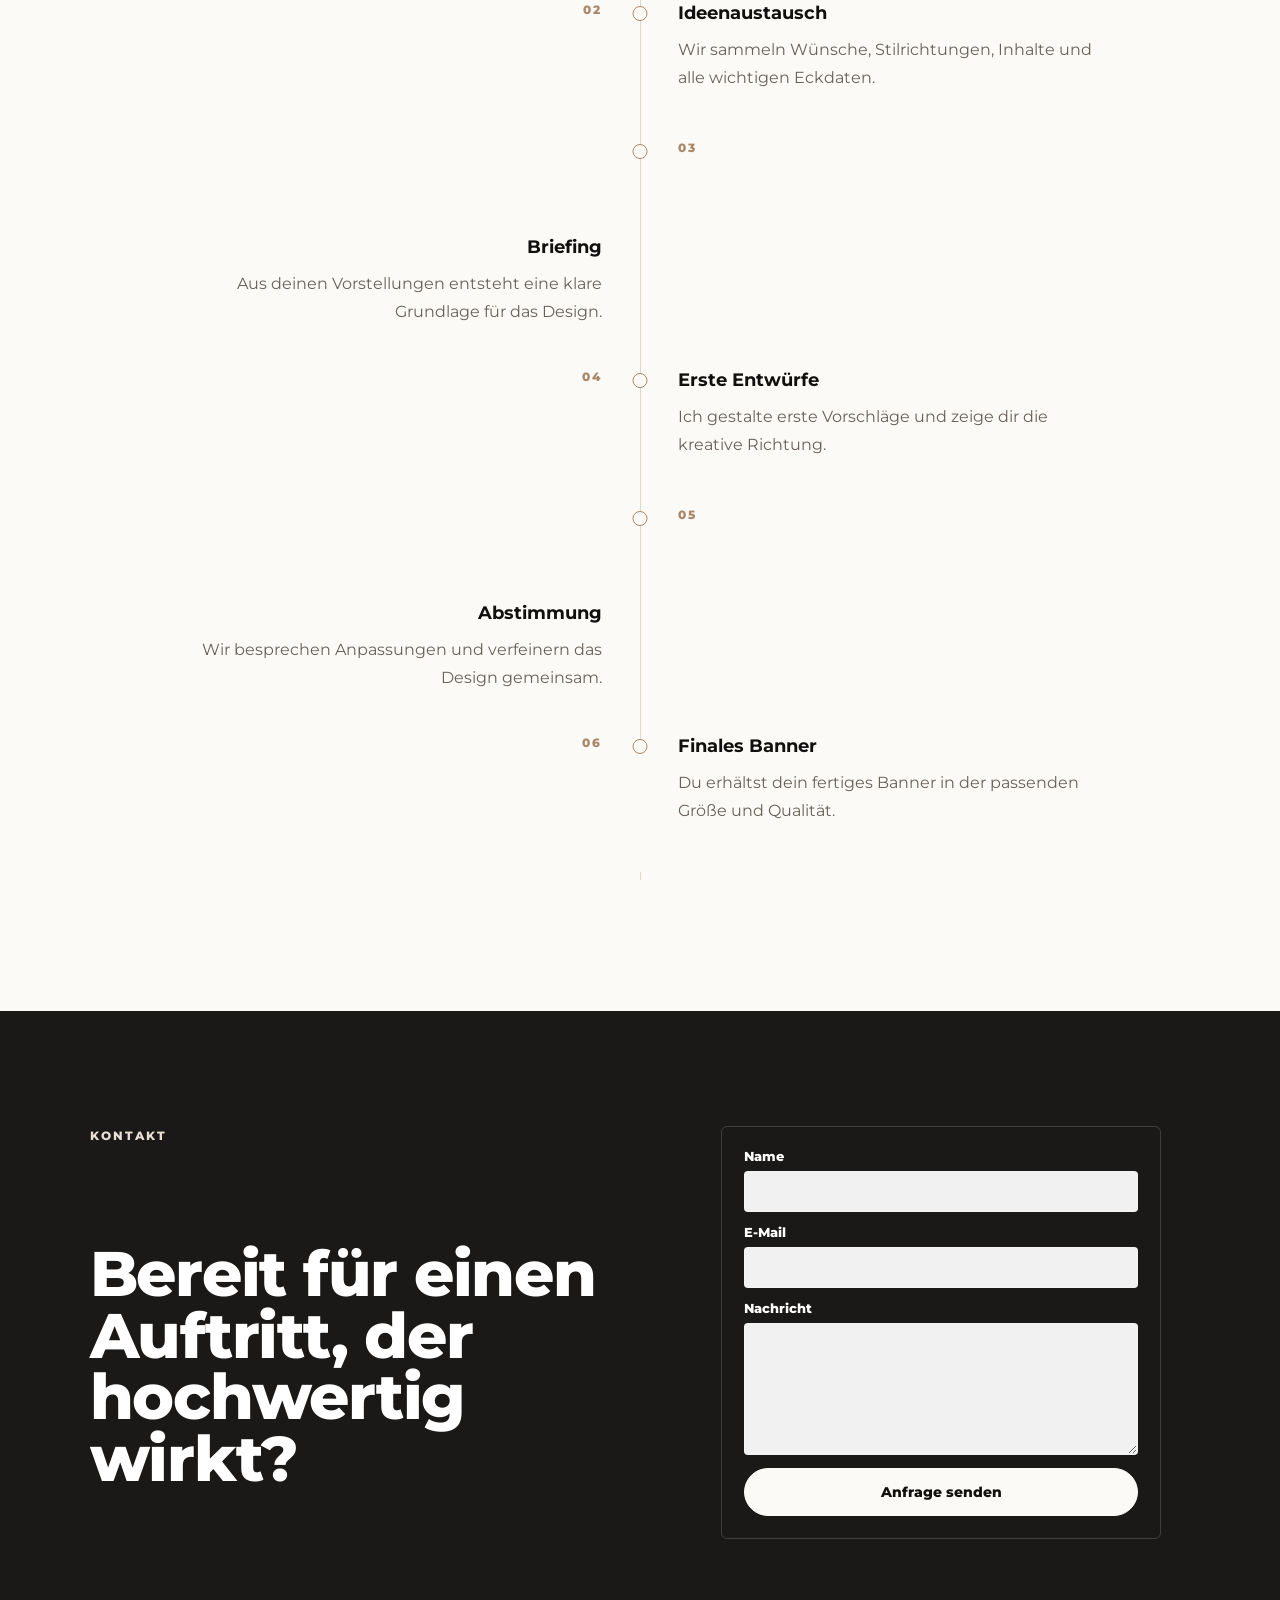
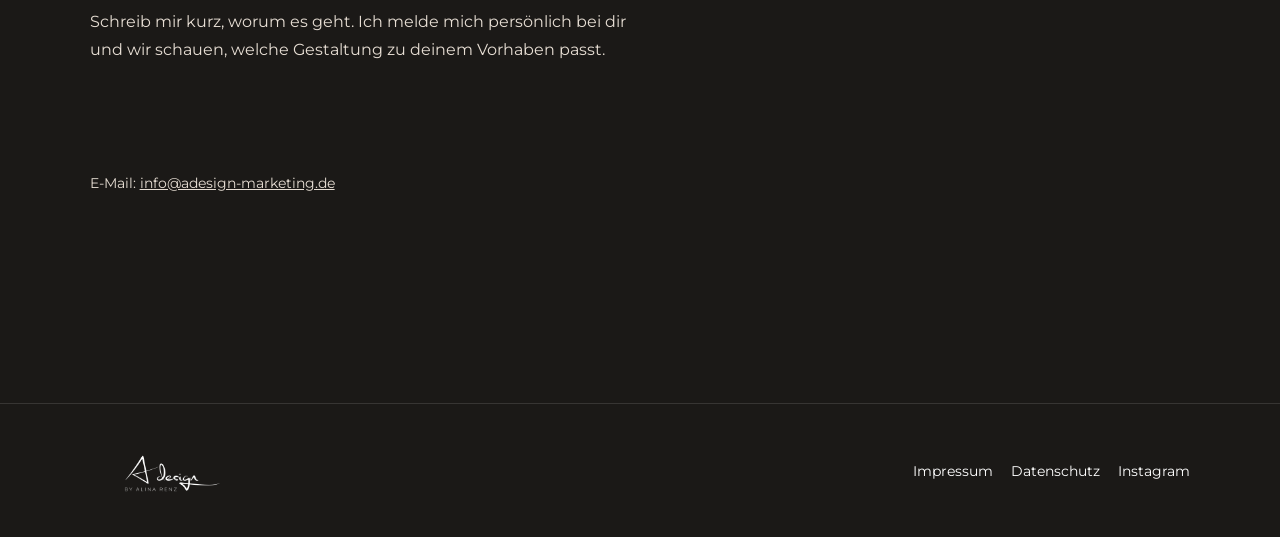
==== commit cdeaece3: "Refine contact form scale" ====
--- a/index.html
+++ b/index.html
@@ -162,7 +162,7 @@
       <input type="hidden" name="_captcha" value="false">
       <label>Name<input required name="name" type="text"></label>
       <label>E-Mail<input required name="email" type="email"></label>
-      <label>Nachricht<textarea required name="message" rows="6"></textarea></label>
+      <label>Nachricht<textarea required name="message" rows="5"></textarea></label>
       <button class="btn primary" type="submit">Anfrage senden</button>
     </form>
 
--- a/styles.css
+++ b/styles.css
@@ -430,8 +430,8 @@
 .contact{
   max-width:none;
   display:grid;
-  grid-template-columns:minmax(0,.8fr) minmax(340px,.86fr);
-  gap:clamp(42px,7vw,94px);
+  grid-template-columns:minmax(0,.95fr) minmax(300px,440px);
+  gap:clamp(36px,6vw,82px);
   background:var(--deep);
   color:var(--white);
 }
@@ -441,28 +441,34 @@
 form{
   grid-column:2;
   grid-row:1 / span 5;
-  display:grid;
-  gap:16px;
-  padding:30px;
+  width:100%;
+  max-width:440px;
+  justify-self:end;
+  align-self:start;
+  display:grid;
+  gap:13px;
+  padding:22px;
   border:1px solid rgba(255,255,255,.16);
   border-radius:6px;
 }
 label{
   display:grid;
-  gap:8px;
+  gap:7px;
   color:var(--white);
-  font-size:.86rem;
+  font-size:.8rem;
   font-weight:800;
 }
 input,textarea{
   width:100%;
   border:1px solid rgba(255,255,255,.18);
   border-radius:4px;
-  padding:15px 16px;
+  padding:12px 13px;
   background:rgba(255,255,255,.94);
   color:var(--ink);
+  font-size:.92rem;
   font:inherit;
 }
+textarea{min-height:132px;resize:vertical}
 input:focus,textarea:focus{
   outline:2px solid var(--accent);
   outline-offset:2px;
@@ -498,6 +504,7 @@
   .service-grid{grid-template-columns:repeat(2,1fr)}
   .contact,.instagram,.process-intro{grid-template-columns:1fr}
   .contact .eyebrow,.contact h2,.contact > p,.contact .small,form{grid-column:auto;grid-row:auto}
+  form{justify-self:start}
 }
 @media(max-width:850px){
   nav{display:none}
@@ -547,5 +554,5 @@
   h1{font-size:clamp(3rem,15vw,4.3rem)}
   h2{font-size:clamp(2rem,10vw,3.2rem)}
   .hero-proof{display:none}
-  form{padding:22px}
-}
+  form{max-width:none;padding:18px}
+}
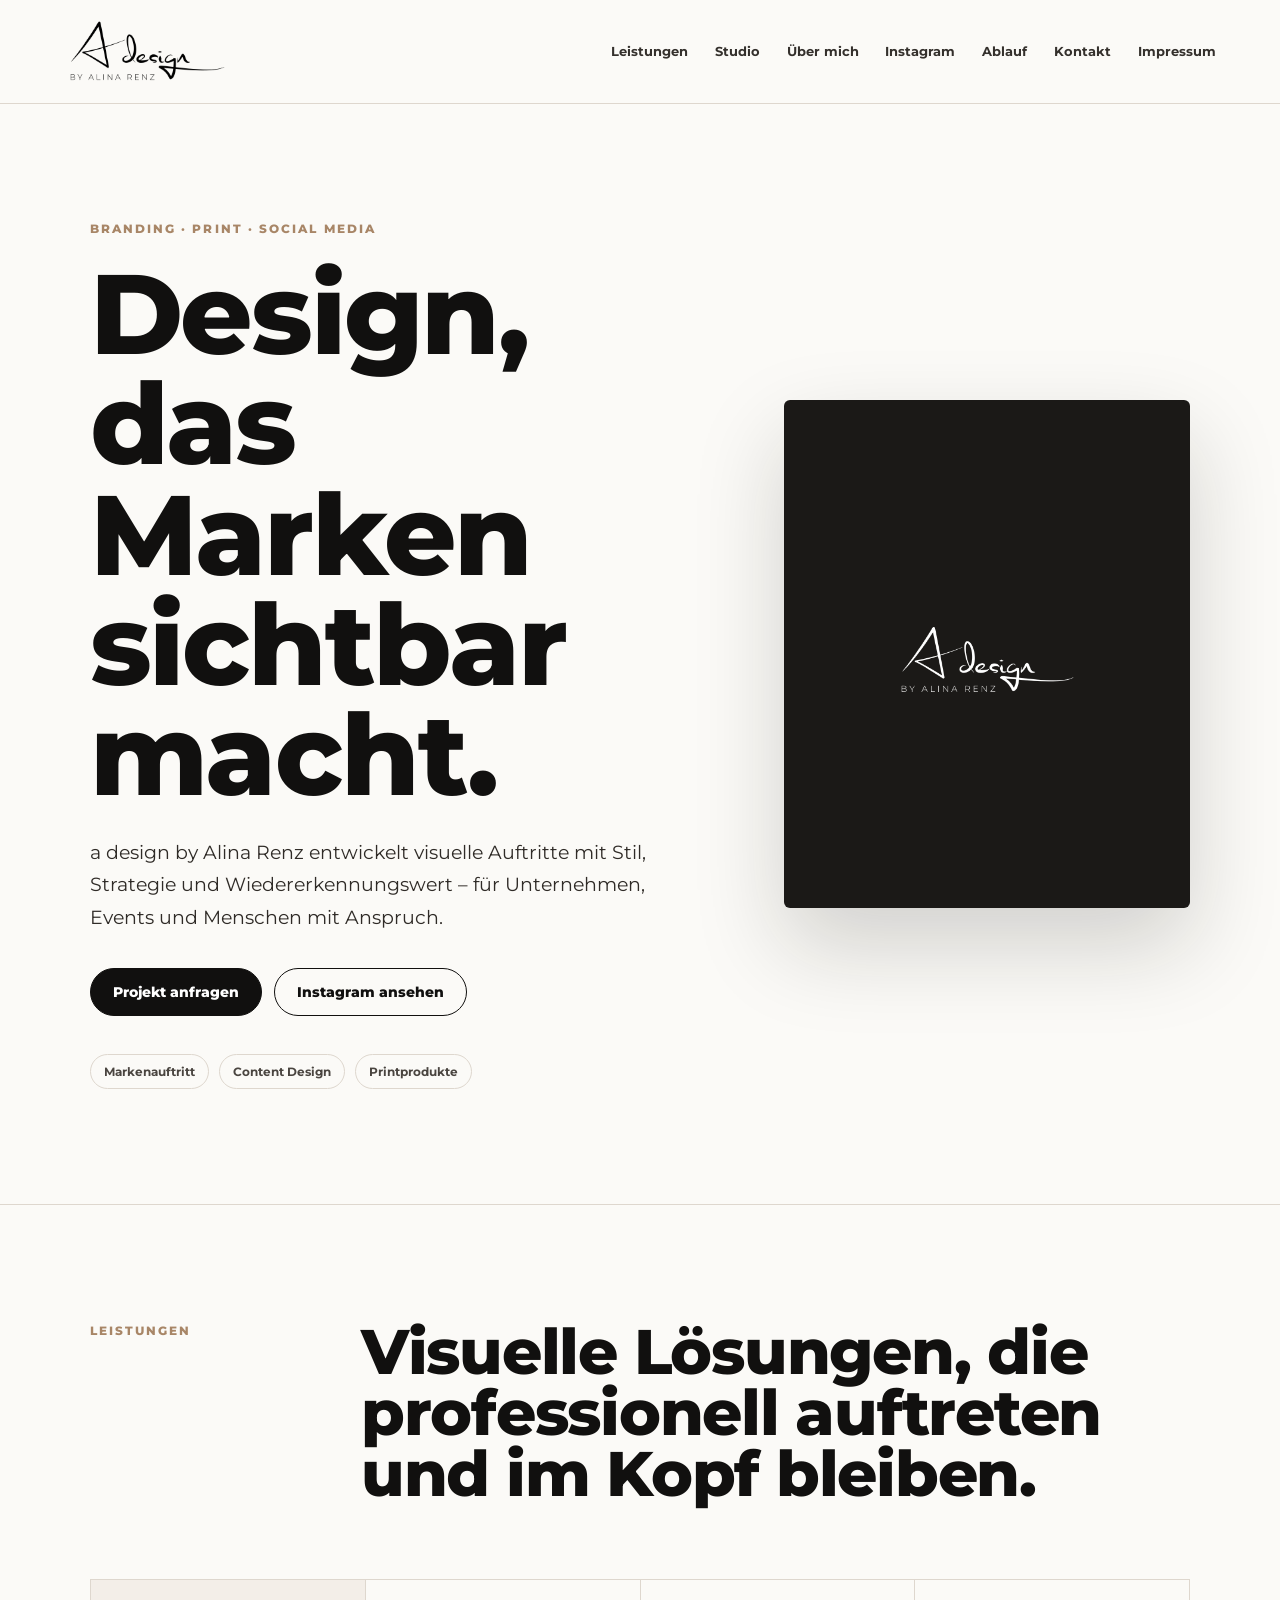
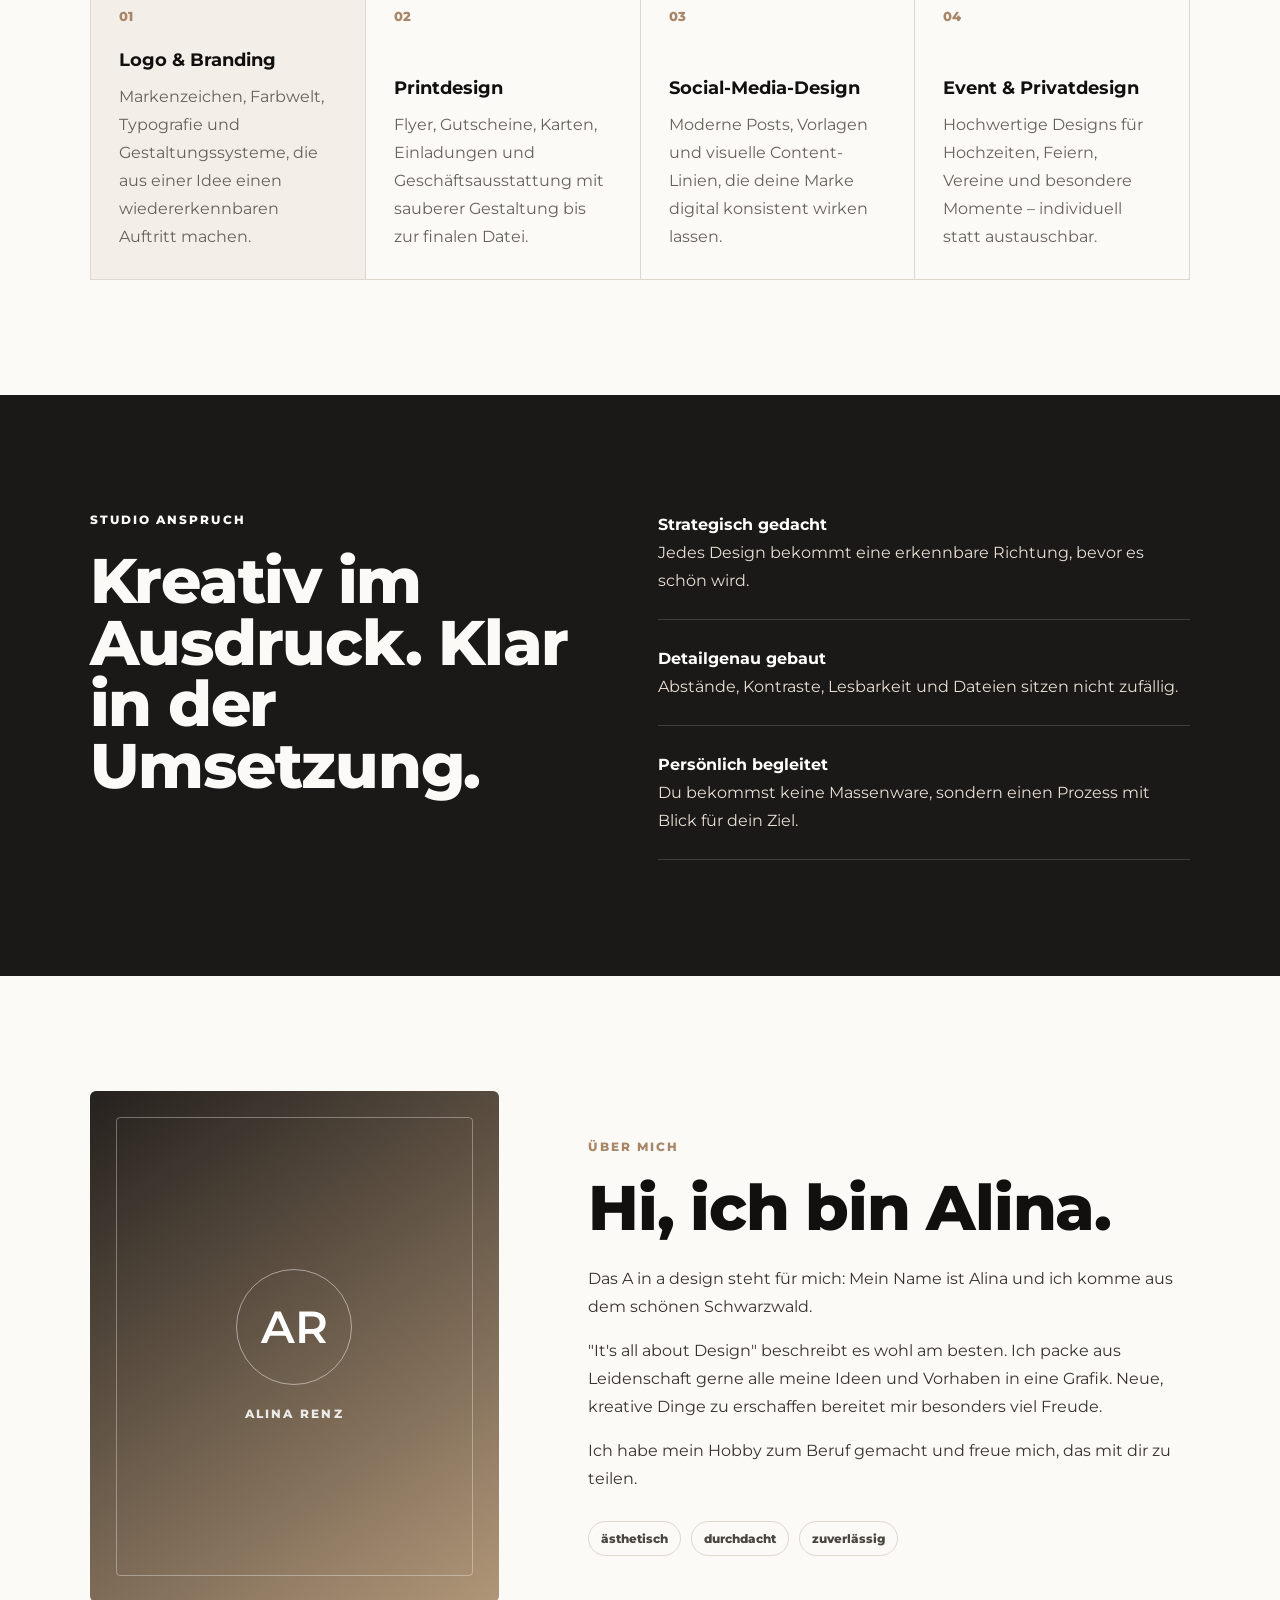
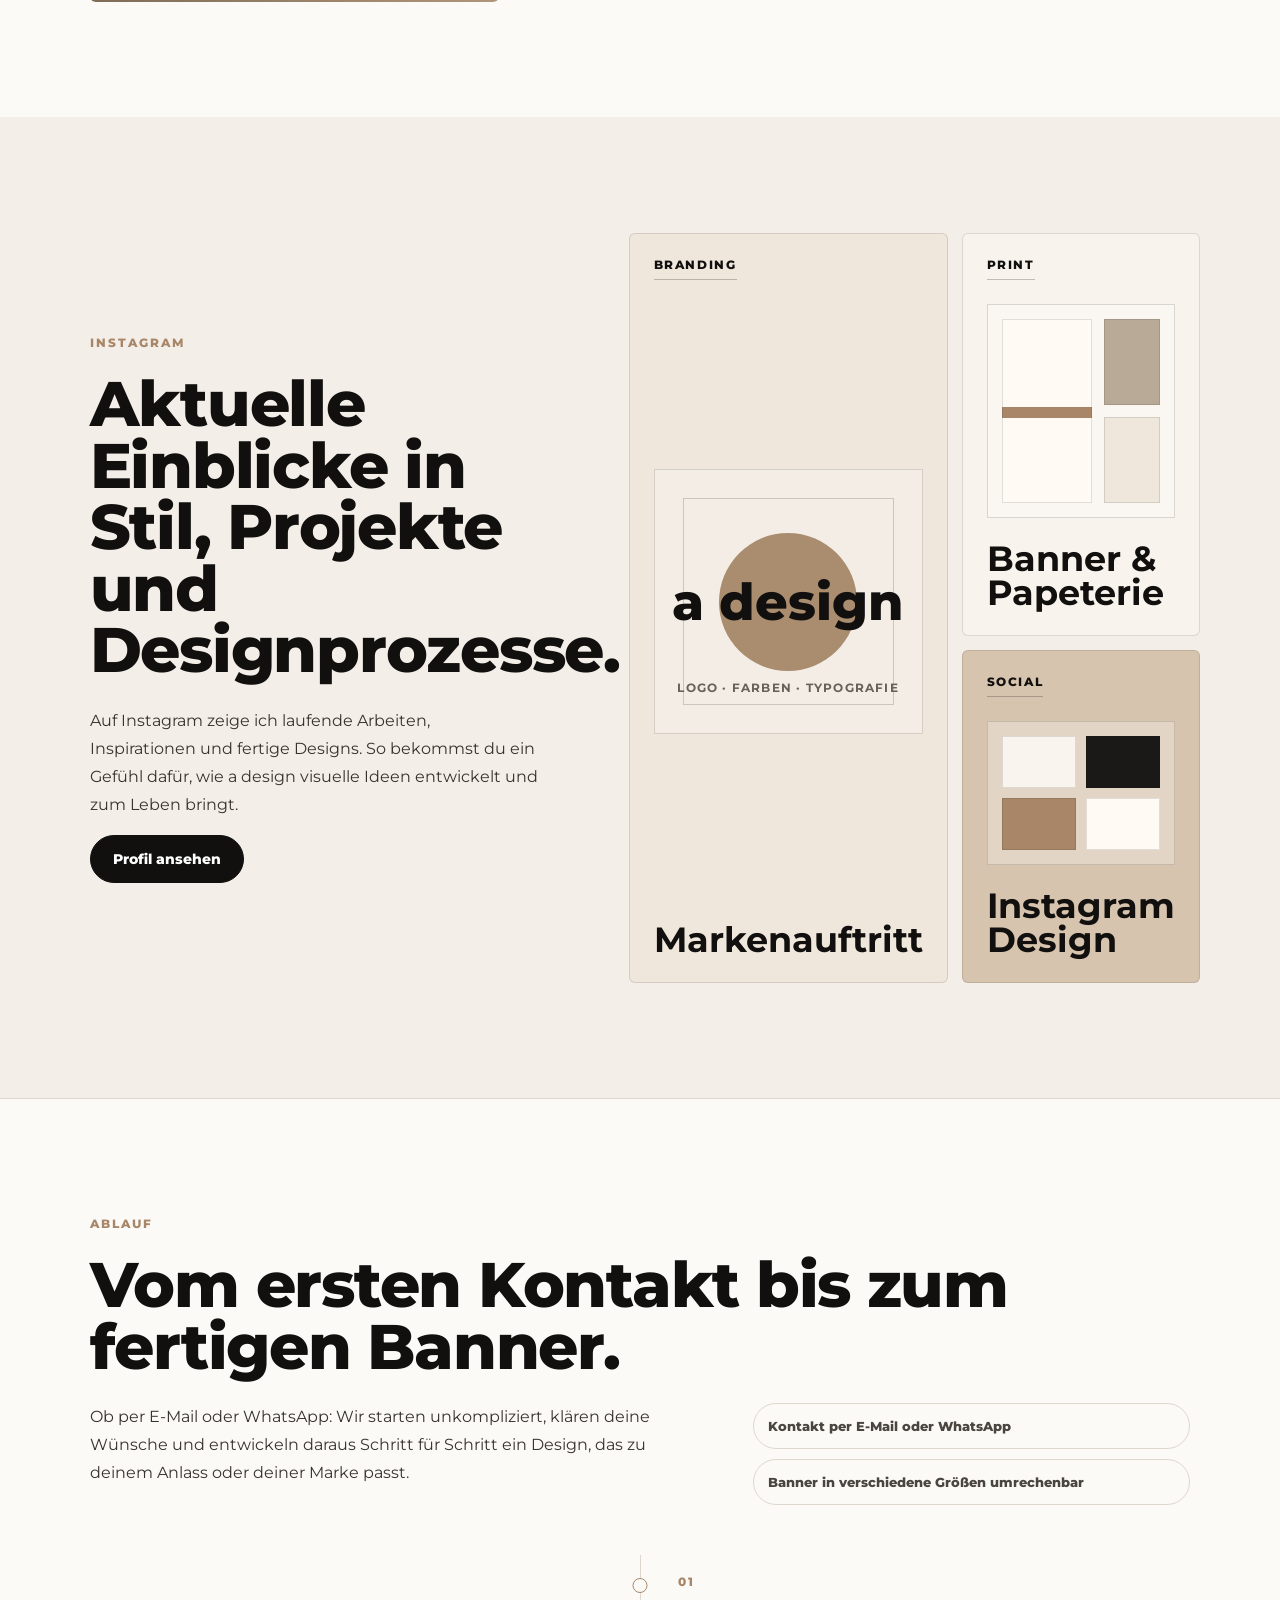
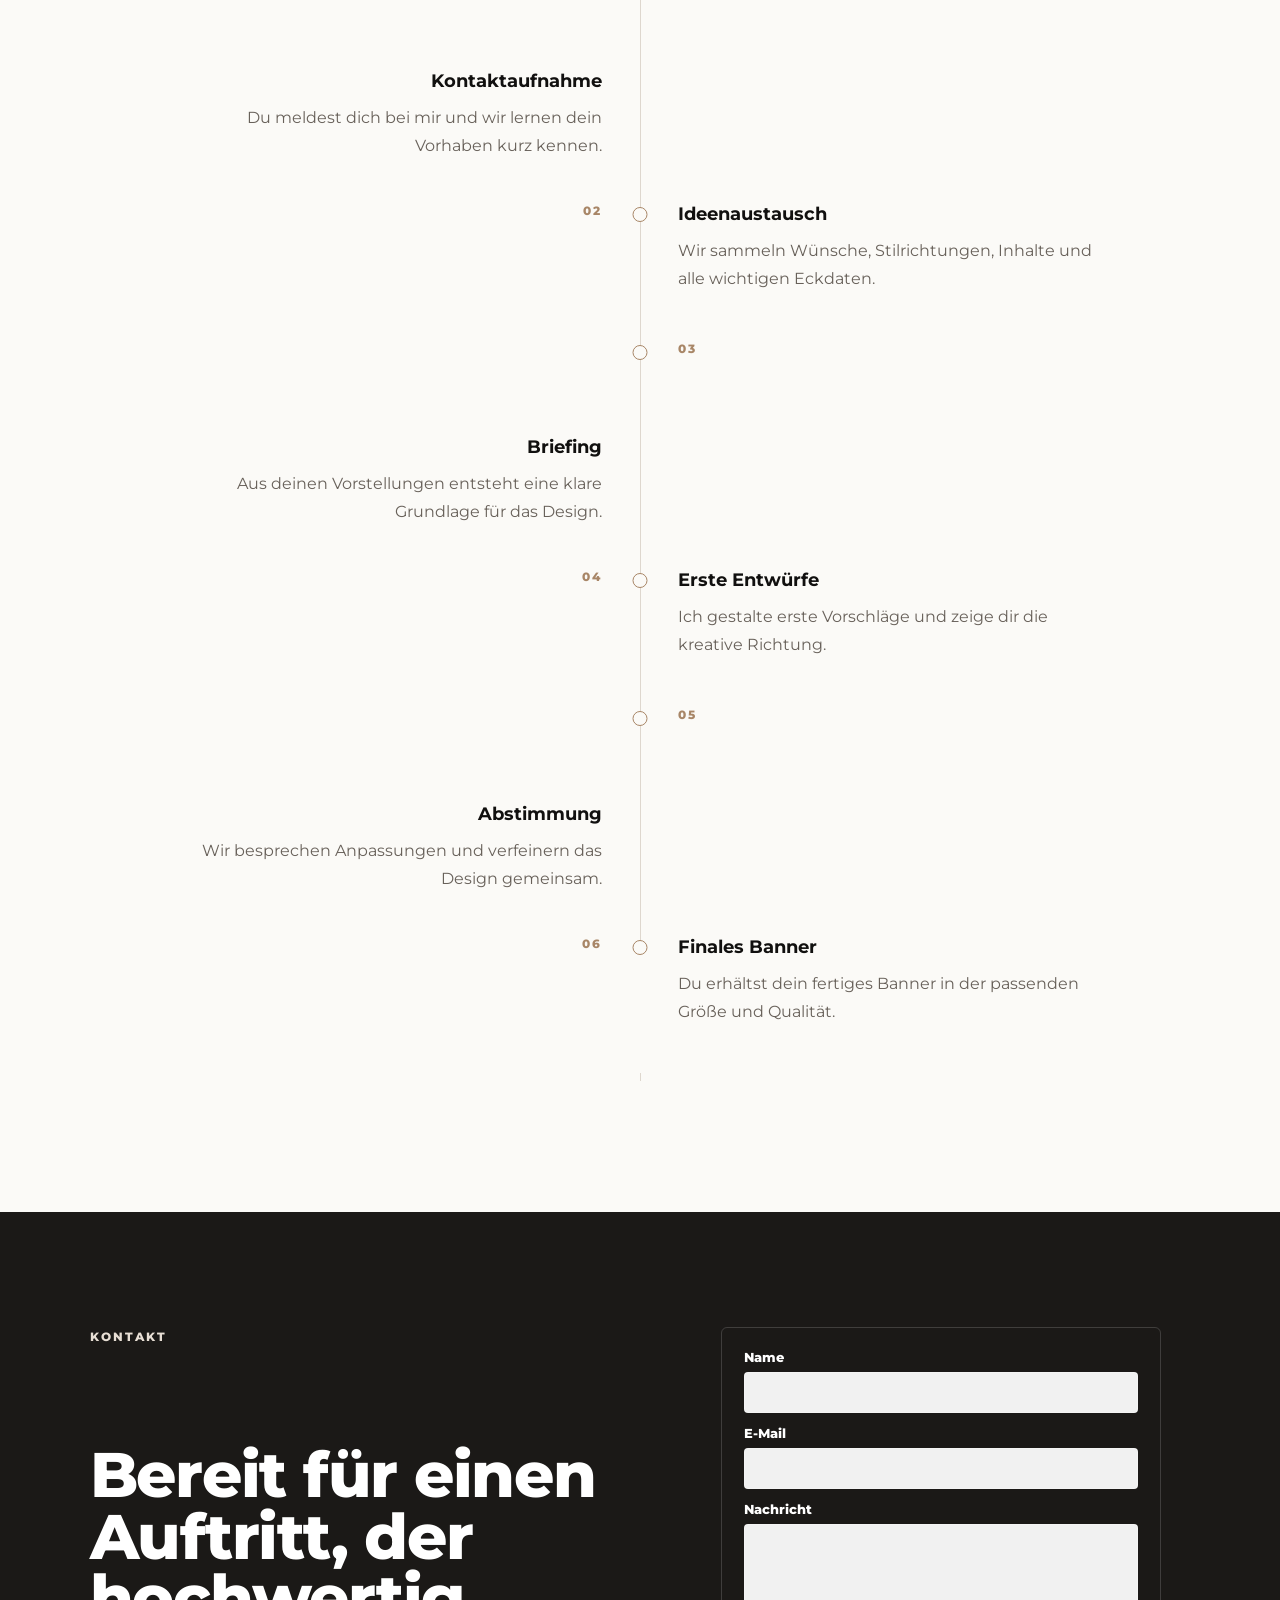
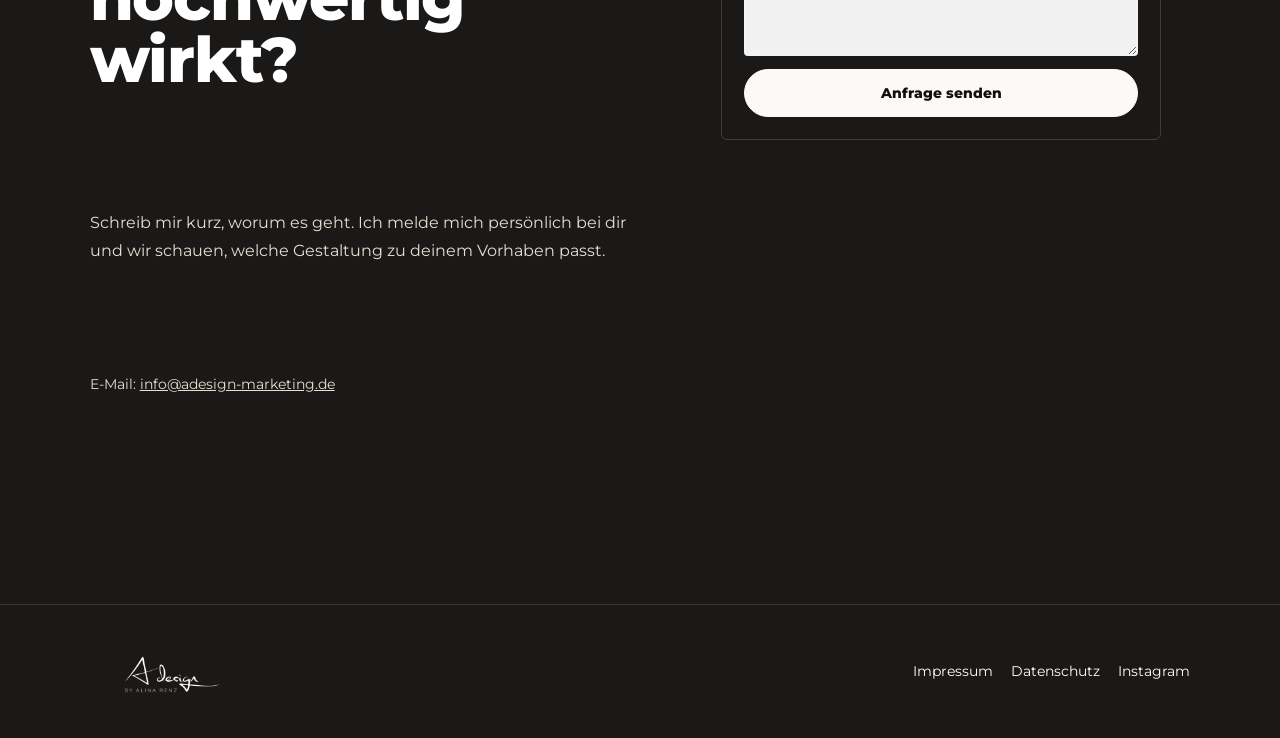
==== commit 67630b4b: "Refine Instagram preview grid" ====
--- a/index.html
+++ b/index.html
@@ -119,15 +119,31 @@
     <div class="instagram-preview" aria-label="Instagram Vorschau">
       <a class="insta-tile tile-large" href="https://www.instagram.com/about_adesign" target="_blank" rel="noopener">
         <span>Branding</span>
-        <strong>Look & Feel</strong>
+        <div class="insta-composition brand-board" aria-hidden="true">
+          <i></i>
+          <b>a design</b>
+          <em>Logo · Farben · Typografie</em>
+        </div>
+        <strong>Markenauftritt</strong>
       </a>
       <a class="insta-tile" href="https://www.instagram.com/about_adesign" target="_blank" rel="noopener">
         <span>Print</span>
-        <strong>Details</strong>
+        <div class="insta-composition print-board" aria-hidden="true">
+          <i></i>
+          <i></i>
+          <i></i>
+        </div>
+        <strong>Banner & Papeterie</strong>
       </a>
       <a class="insta-tile tile-accent" href="https://www.instagram.com/about_adesign" target="_blank" rel="noopener">
         <span>Social</span>
-        <strong>Content</strong>
+        <div class="insta-composition social-board" aria-hidden="true">
+          <i></i>
+          <i></i>
+          <i></i>
+          <i></i>
+        </div>
+        <strong>Instagram Design</strong>
       </a>
     </div>
   </section>
--- a/styles.css
+++ b/styles.css
@@ -286,32 +286,105 @@
   min-height:230px;
   display:flex;
   flex-direction:column;
-  justify-content:flex-end;
+  justify-content:space-between;
+  gap:24px;
   padding:24px;
   border:1px solid rgba(17,16,15,.12);
   border-radius:6px;
-  color:var(--paper);
+  color:var(--ink);
   text-decoration:none;
-  background:var(--deep);
-  transition:background .2s ease;
-}
-.insta-tile:hover{background:#2a2622}
+  background:#f8f3ed;
+  transition:transform .2s ease, border-color .2s ease;
+}
+.insta-tile:hover{transform:translateY(-3px);border-color:rgba(17,16,15,.25)}
 .tile-large{
   grid-row:span 2;
   min-height:474px;
-  background:linear-gradient(145deg,#1b1917,#8f765e);
-}
-.tile-accent{background:#7f6650}
+  background:#efe6dc;
+}
+.tile-accent{background:#d7c4ae}
 .insta-tile span{
   width:max-content;
-  margin-bottom:14px;
   padding-bottom:7px;
-  border-bottom:1px solid rgba(255,255,255,.35);
+  border-bottom:1px solid rgba(17,16,15,.24);
   font-size:.72rem;
   font-weight:800;
   letter-spacing:.14em;
   text-transform:uppercase;
 }
+.insta-composition{
+  position:relative;
+  min-height:118px;
+  border:1px solid rgba(17,16,15,.14);
+  background:rgba(255,255,255,.28);
+}
+.brand-board{
+  min-height:265px;
+  display:grid;
+  place-items:center;
+  overflow:hidden;
+}
+.brand-board::before{
+  content:"";
+  position:absolute;
+  inset:28px;
+  border:1px solid rgba(17,16,15,.18);
+}
+.brand-board i{
+  position:absolute;
+  width:138px;
+  height:138px;
+  border-radius:50%;
+  background:#aa8d6f;
+}
+.brand-board b{
+  position:relative;
+  z-index:1;
+  font-size:clamp(1.8rem,4vw,3.6rem);
+  font-weight:800;
+}
+.brand-board em{
+  position:absolute;
+  bottom:38px;
+  color:var(--muted);
+  font-size:.76rem;
+  font-style:normal;
+  font-weight:700;
+  letter-spacing:.1em;
+  text-transform:uppercase;
+}
+.print-board{
+  display:grid;
+  grid-template-columns:1fr .62fr;
+  gap:12px;
+  padding:14px;
+}
+.print-board i{
+  display:block;
+  min-height:86px;
+  background:#fffaf4;
+  border:1px solid rgba(17,16,15,.12);
+}
+.print-board i:first-child{
+  grid-row:span 2;
+  background:linear-gradient(#fffaf4 0 48%, #a88667 48% 54%, #fffaf4 54%);
+}
+.print-board i:nth-child(2){background:#b9aa98}
+.print-board i:nth-child(3){background:#efe6dc}
+.social-board{
+  display:grid;
+  grid-template-columns:repeat(2,1fr);
+  gap:10px;
+  padding:14px;
+}
+.social-board i{
+  min-height:52px;
+  background:#f9f4ee;
+  border:1px solid rgba(17,16,15,.12);
+}
+.social-board i:nth-child(2){background:#1b1917}
+.social-board i:nth-child(3){background:#a88667}
+.social-board i:nth-child(4){background:#fffaf4}
 .insta-tile strong{
   font-size:clamp(1.55rem,2.7vw,3rem);
   line-height:1;
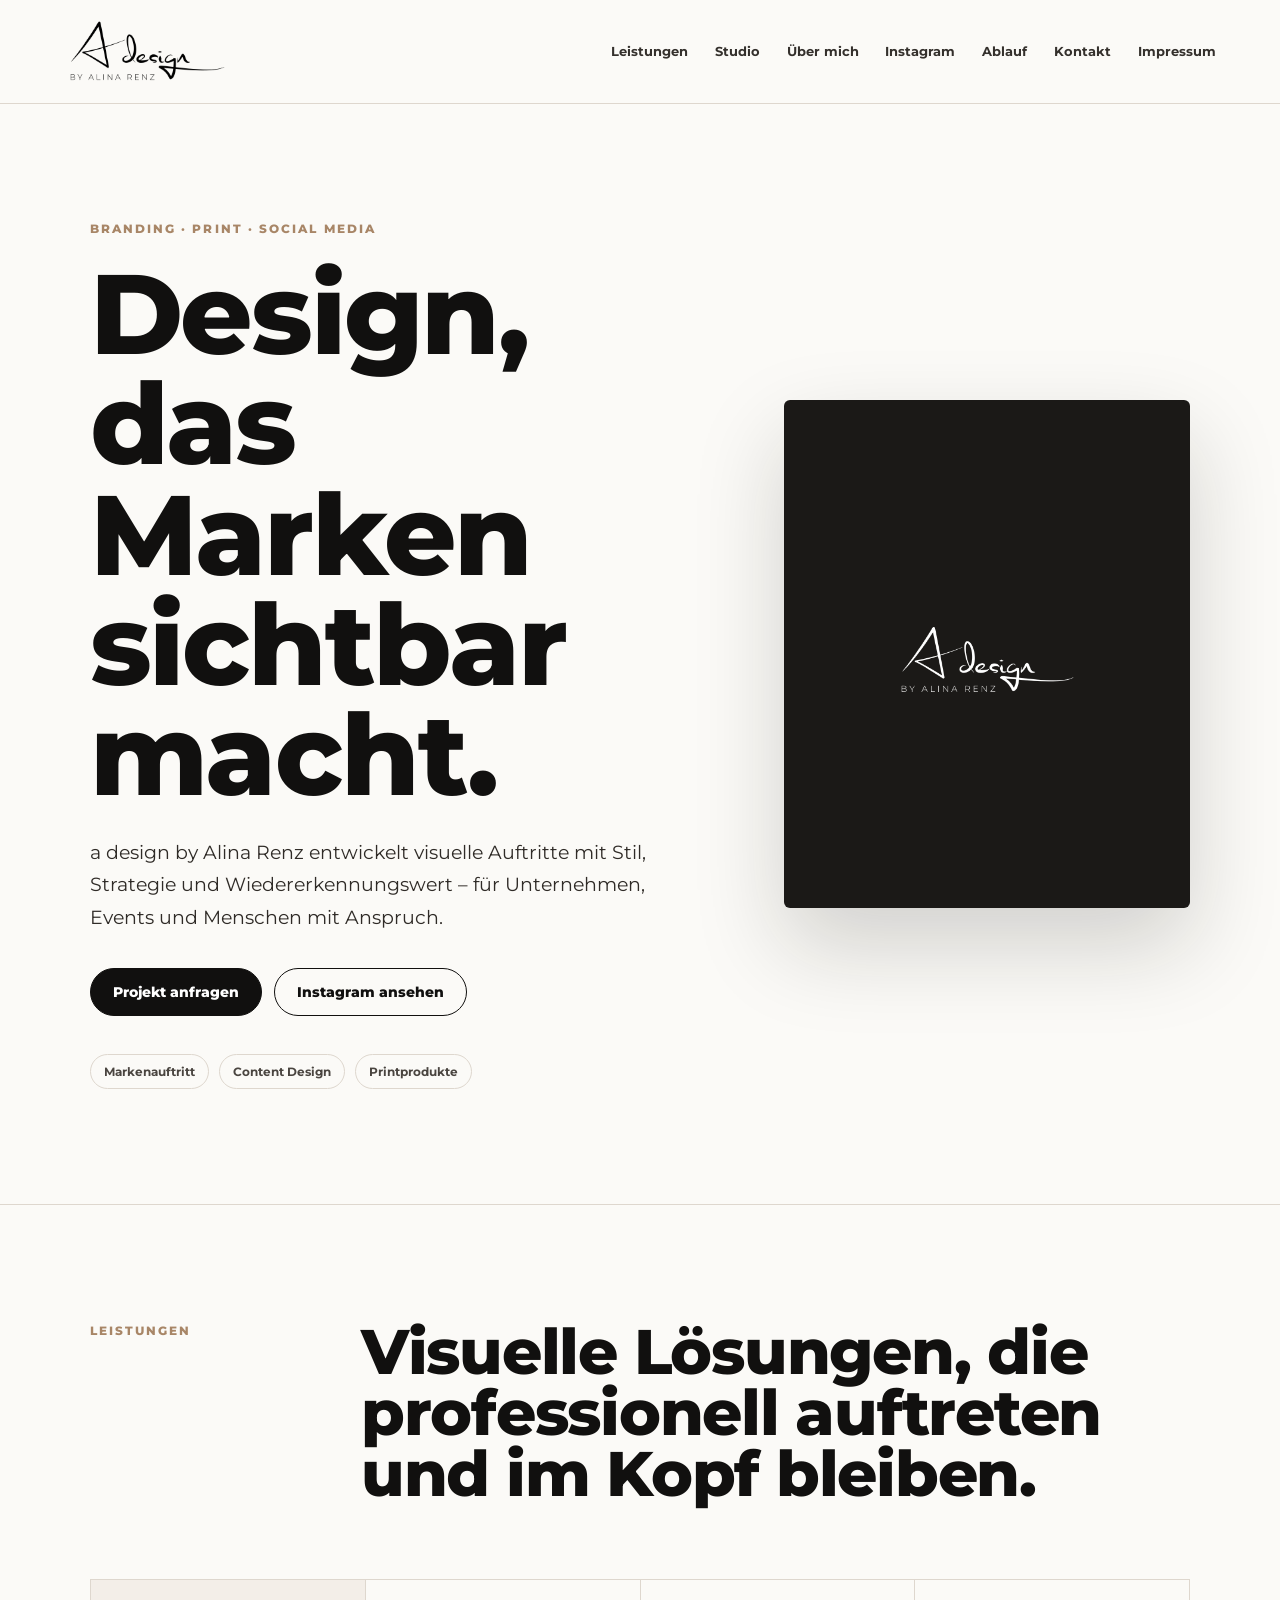
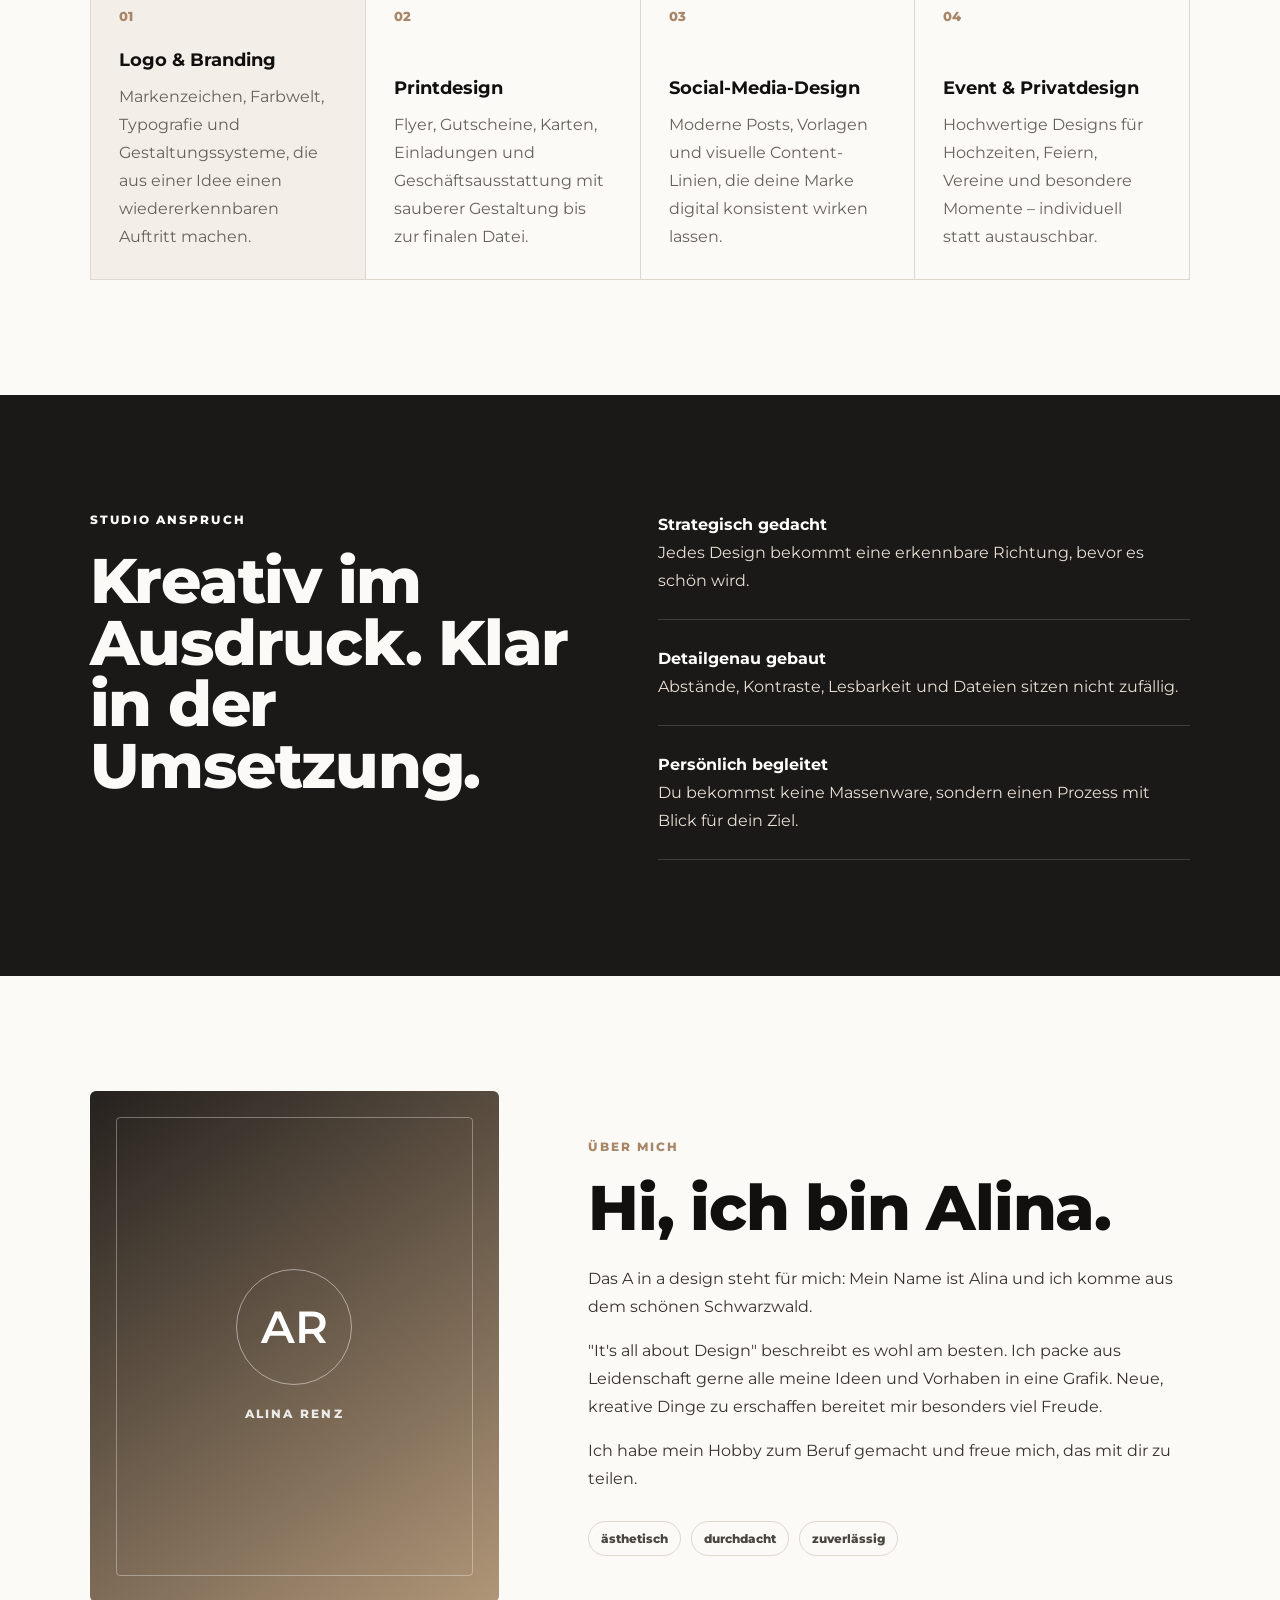
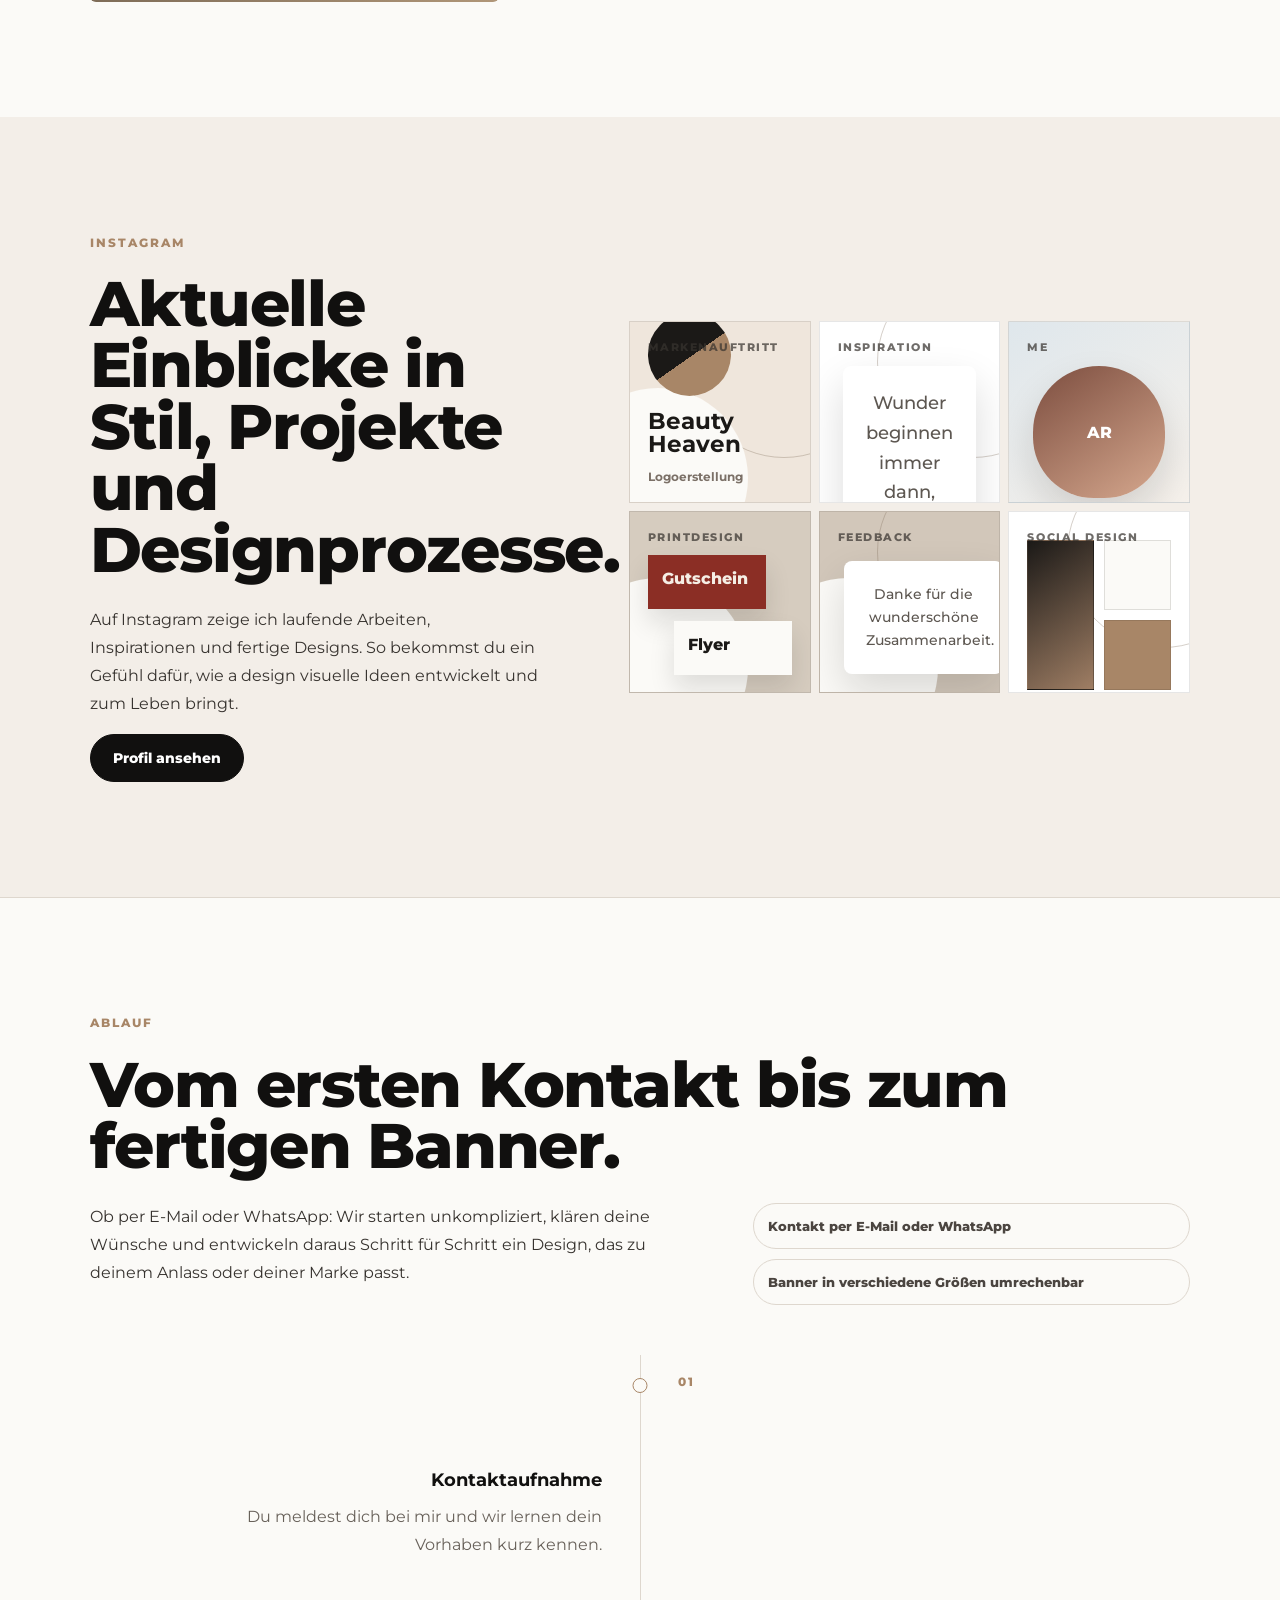
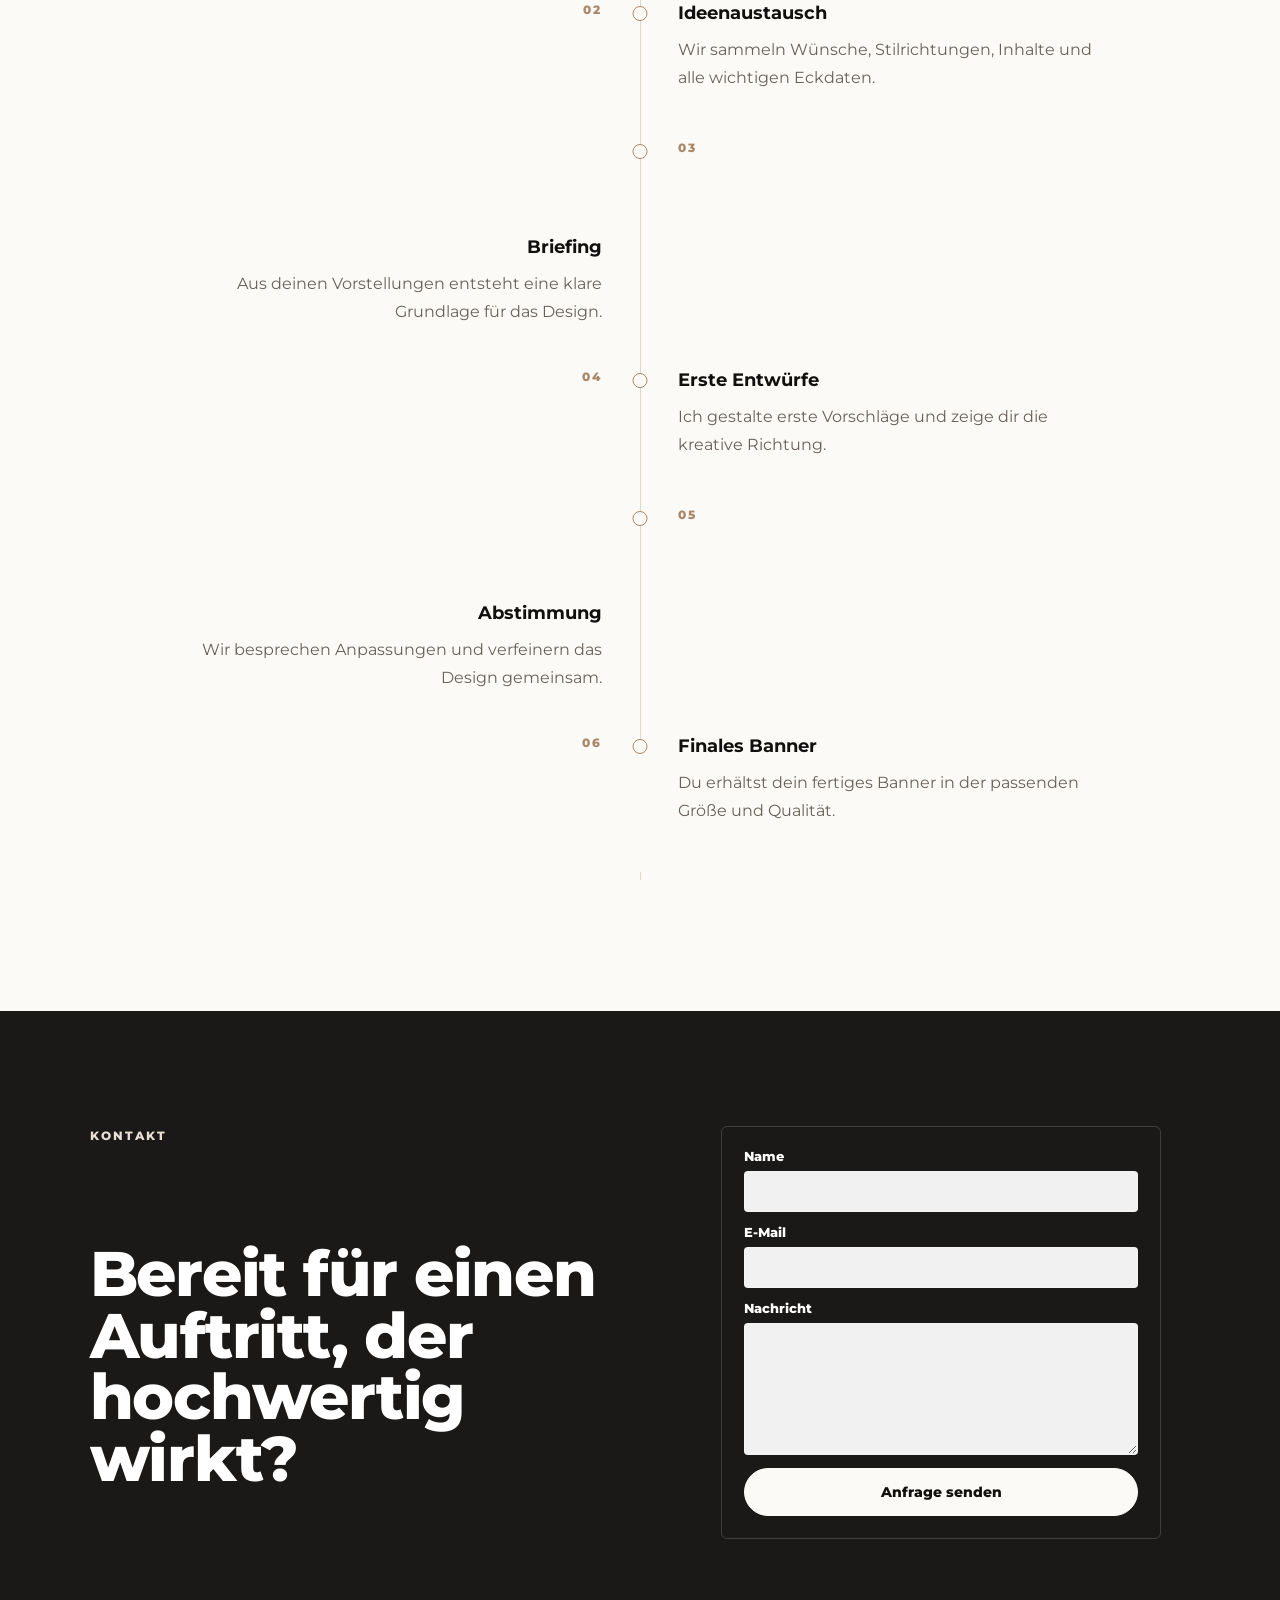
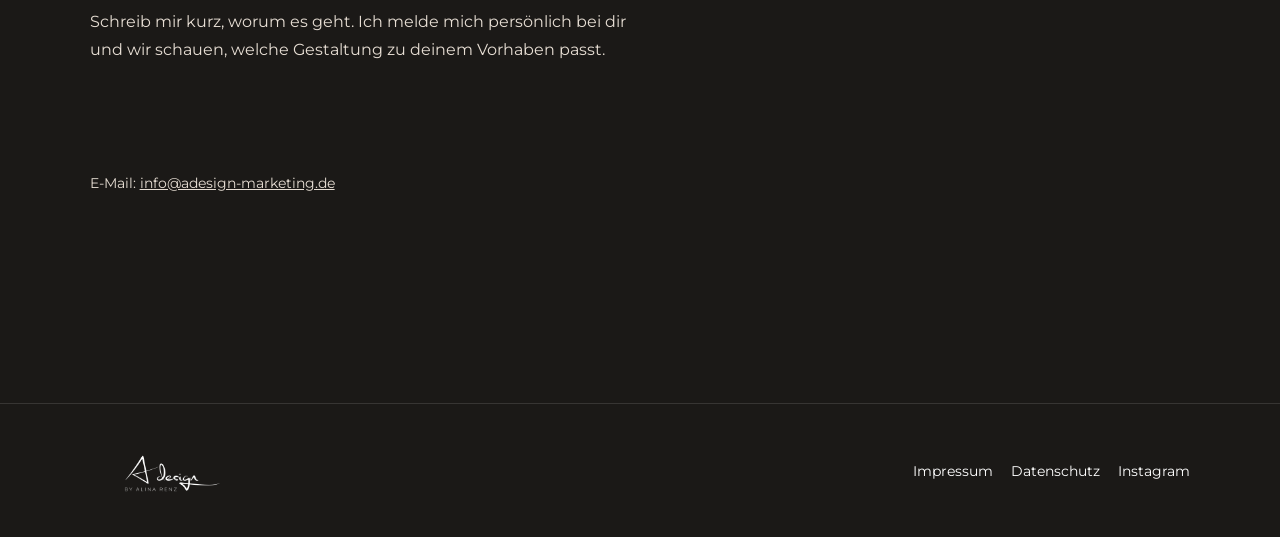
==== commit 56b6c3fc: "Align Instagram preview with brand grid" ====
--- a/index.html
+++ b/index.html
@@ -117,33 +117,46 @@
       <a class="btn primary" href="https://www.instagram.com/about_adesign" target="_blank" rel="noopener">Profil ansehen</a>
     </div>
     <div class="instagram-preview" aria-label="Instagram Vorschau">
-      <a class="insta-tile tile-large" href="https://www.instagram.com/about_adesign" target="_blank" rel="noopener">
-        <span>Branding</span>
-        <div class="insta-composition brand-board" aria-hidden="true">
-          <i></i>
-          <b>a design</b>
-          <em>Logo · Farben · Typografie</em>
-        </div>
-        <strong>Markenauftritt</strong>
-      </a>
-      <a class="insta-tile" href="https://www.instagram.com/about_adesign" target="_blank" rel="noopener">
-        <span>Print</span>
-        <div class="insta-composition print-board" aria-hidden="true">
-          <i></i>
-          <i></i>
-          <i></i>
-        </div>
-        <strong>Banner & Papeterie</strong>
-      </a>
-      <a class="insta-tile tile-accent" href="https://www.instagram.com/about_adesign" target="_blank" rel="noopener">
-        <span>Social</span>
-        <div class="insta-composition social-board" aria-hidden="true">
-          <i></i>
-          <i></i>
-          <i></i>
-          <i></i>
-        </div>
-        <strong>Instagram Design</strong>
+      <a class="insta-post project-post" href="https://www.instagram.com/about_adesign" target="_blank" rel="noopener">
+        <span>Markenauftritt</span>
+        <div class="post-art brand-scene" aria-hidden="true">
+          <i></i>
+          <b>Beauty Heaven</b>
+          <em>Logoerstellung</em>
+        </div>
+      </a>
+      <a class="insta-post quote-post" href="https://www.instagram.com/about_adesign" target="_blank" rel="noopener">
+        <span>Inspiration</span>
+        <div class="post-art quote-scene" aria-hidden="true">
+          <p>Wunder beginnen immer dann, wenn wir unseren Träumen mehr Energie geben.</p>
+        </div>
+      </a>
+      <a class="insta-post portrait-post" href="https://www.instagram.com/about_adesign" target="_blank" rel="noopener">
+        <span>Me</span>
+        <div class="post-art portrait-scene" aria-hidden="true">
+          <i>AR</i>
+        </div>
+      </a>
+      <a class="insta-post print-post" href="https://www.instagram.com/about_adesign" target="_blank" rel="noopener">
+        <span>Printdesign</span>
+        <div class="post-art print-scene" aria-hidden="true">
+          <i>Gutschein</i>
+          <i>Flyer</i>
+        </div>
+      </a>
+      <a class="insta-post feedback-post" href="https://www.instagram.com/about_adesign" target="_blank" rel="noopener">
+        <span>Feedback</span>
+        <div class="post-art feedback-scene" aria-hidden="true">
+          <b>Danke für die wunderschöne Zusammenarbeit.</b>
+        </div>
+      </a>
+      <a class="insta-post content-post" href="https://www.instagram.com/about_adesign" target="_blank" rel="noopener">
+        <span>Social Design</span>
+        <div class="post-art content-scene" aria-hidden="true">
+          <i></i>
+          <i></i>
+          <i></i>
+        </div>
       </a>
     </div>
   </section>
--- a/styles.css
+++ b/styles.css
@@ -279,117 +279,186 @@
 .instagram-copy p{max-width:620px}
 .instagram-preview{
   display:grid;
-  grid-template-columns:1fr 1fr;
-  gap:14px;
-}
-.insta-tile{
-  min-height:230px;
-  display:flex;
-  flex-direction:column;
-  justify-content:space-between;
-  gap:24px;
-  padding:24px;
-  border:1px solid rgba(17,16,15,.12);
-  border-radius:6px;
-  color:var(--ink);
+  grid-template-columns:repeat(3,1fr);
+  gap:8px;
+}
+.insta-post{
+  position:relative;
+  aspect-ratio:1;
+  min-height:0;
+  display:grid;
+  align-content:space-between;
+  gap:12px;
+  padding:18px;
+  overflow:hidden;
+  border:1px solid rgba(17,16,15,.1);
+  color:#37332f;
   text-decoration:none;
-  background:#f8f3ed;
-  transition:transform .2s ease, border-color .2s ease;
-}
-.insta-tile:hover{transform:translateY(-3px);border-color:rgba(17,16,15,.25)}
-.tile-large{
-  grid-row:span 2;
-  min-height:474px;
   background:#efe6dc;
-}
-.tile-accent{background:#d7c4ae}
-.insta-tile span{
+  transition:filter .2s ease, transform .2s ease;
+}
+.insta-post:hover{
+  filter:saturate(1.04) contrast(1.02);
+  transform:translateY(-2px);
+}
+.insta-post span{
+  position:relative;
+  z-index:2;
   width:max-content;
-  padding-bottom:7px;
-  border-bottom:1px solid rgba(17,16,15,.24);
-  font-size:.72rem;
+  color:rgba(55,51,47,.72);
+  font-size:.68rem;
   font-weight:800;
   letter-spacing:.14em;
   text-transform:uppercase;
 }
-.insta-composition{
+.post-art{
   position:relative;
-  min-height:118px;
-  border:1px solid rgba(17,16,15,.14);
-  background:rgba(255,255,255,.28);
-}
-.brand-board{
-  min-height:265px;
-  display:grid;
-  place-items:center;
-  overflow:hidden;
-}
-.brand-board::before{
+  z-index:1;
+  min-height:70%;
+}
+.project-post::before,
+.quote-post::before,
+.feedback-post::before,
+.content-post::before{
   content:"";
   position:absolute;
-  inset:28px;
-  border:1px solid rgba(17,16,15,.18);
-}
-.brand-board i{
+  width:190px;
+  height:190px;
+  border:1px solid rgba(126,106,87,.32);
+  border-radius:50%;
+  right:-70px;
+  top:-56px;
+}
+.project-post::after,
+.print-post::after,
+.feedback-post::after{
+  content:"";
   position:absolute;
-  width:138px;
-  height:138px;
+  width:180px;
+  height:180px;
   border-radius:50%;
-  background:#aa8d6f;
-}
-.brand-board b{
-  position:relative;
-  z-index:1;
-  font-size:clamp(1.8rem,4vw,3.6rem);
-  font-weight:800;
-}
-.brand-board em{
-  position:absolute;
-  bottom:38px;
-  color:var(--muted);
-  font-size:.76rem;
+  background:#fbfaf7;
+  left:-62px;
+  bottom:-66px;
+}
+.brand-scene{
+  display:grid;
+  align-content:end;
+  gap:14px;
+  height:100%;
+}
+.brand-scene i{
+  width:58%;
+  aspect-ratio:1;
+  border-radius:50%;
+  background:linear-gradient(145deg,#1b1917 0 52%,#a88667 52%);
+}
+.brand-scene b{
+  max-width:170px;
+  color:#1b1917;
+  font-size:clamp(1.2rem,1.8vw,1.8rem);
+  line-height:1;
+}
+.brand-scene em{
+  color:#7b7067;
+  font-size:.72rem;
   font-style:normal;
   font-weight:700;
-  letter-spacing:.1em;
-  text-transform:uppercase;
-}
-.print-board{
-  display:grid;
-  grid-template-columns:1fr .62fr;
+}
+.quote-post,
+.content-post{
+  background:#fff;
+}
+.quote-scene,
+.feedback-scene{
+  display:grid;
+  place-items:center;
+  height:100%;
+}
+.quote-scene p,
+.feedback-scene b{
+  width:min(92%,250px);
+  margin:0;
+  padding:22px;
+  color:#5d5751;
+  background:#fff;
+  border-radius:8px;
+  box-shadow:0 18px 42px rgba(17,16,15,.14);
+  font-size:clamp(.95rem,1.4vw,1.2rem);
+  line-height:1.65;
+  text-align:center;
+  font-weight:500;
+}
+.portrait-post{
+  background:linear-gradient(145deg,#dfe7ec,#f6f1eb);
+}
+.portrait-scene{
+  display:grid;
+  place-items:end center;
+  height:100%;
+}
+.portrait-scene i{
+  width:132px;
+  height:132px;
+  display:grid;
+  place-items:center;
+  border-radius:50% 50% 46% 46%;
+  color:#fff;
+  background:linear-gradient(145deg,#7c4d3f,#d6a88e);
+  box-shadow:0 18px 38px rgba(17,16,15,.14);
+  font-style:normal;
+  font-weight:800;
+}
+.print-post{
+  background:#d6ccbf;
+}
+.print-scene{
+  display:grid;
   gap:12px;
+  align-content:center;
+  height:100%;
+}
+.print-scene i{
+  display:block;
+  width:82%;
+  min-height:54px;
   padding:14px;
-}
-.print-board i{
-  display:block;
-  min-height:86px;
-  background:#fffaf4;
-  border:1px solid rgba(17,16,15,.12);
-}
-.print-board i:first-child{
-  grid-row:span 2;
-  background:linear-gradient(#fffaf4 0 48%, #a88667 48% 54%, #fffaf4 54%);
-}
-.print-board i:nth-child(2){background:#b9aa98}
-.print-board i:nth-child(3){background:#efe6dc}
-.social-board{
+  color:#f5eee5;
+  background:#8b2e25;
+  box-shadow:0 14px 26px rgba(17,16,15,.12);
+  font-style:normal;
+  font-weight:800;
+}
+.print-scene i:nth-child(2){
+  justify-self:end;
+  color:#1b1917;
+  background:#fbfaf7;
+}
+.feedback-post{
+  background:#d2c7ba;
+}
+.feedback-scene b{
+  font-size:.88rem;
+  line-height:1.65;
+}
+.content-scene{
   display:grid;
   grid-template-columns:repeat(2,1fr);
   gap:10px;
-  padding:14px;
-}
-.social-board i{
-  min-height:52px;
-  background:#f9f4ee;
+  align-content:center;
+  height:100%;
+}
+.content-scene i{
+  min-height:70px;
   border:1px solid rgba(17,16,15,.12);
-}
-.social-board i:nth-child(2){background:#1b1917}
-.social-board i:nth-child(3){background:#a88667}
-.social-board i:nth-child(4){background:#fffaf4}
-.insta-tile strong{
-  font-size:clamp(1.55rem,2.7vw,3rem);
-  line-height:1;
-  font-weight:700;
-}
+  background:#efe6dc;
+}
+.content-scene i:first-child{
+  grid-row:span 2;
+  background:linear-gradient(145deg,#1b1917,#9f7e64);
+}
+.content-scene i:nth-child(2){background:#fbfaf7}
+.content-scene i:nth-child(3){background:#a88667}
 .process{
   background:var(--paper);
   border-top:1px solid var(--line);
@@ -587,8 +656,7 @@
   .studio-mark{max-width:100%;aspect-ratio:16/11}
   .service-grid{grid-template-columns:1fr}
   .instagram-preview{grid-template-columns:1fr}
-  .tile-large{grid-row:auto;min-height:260px}
-  .insta-tile{min-height:210px}
+  .insta-post{min-height:260px}
   .service-card{min-height:auto}
   .steps{
     padding-left:26px;
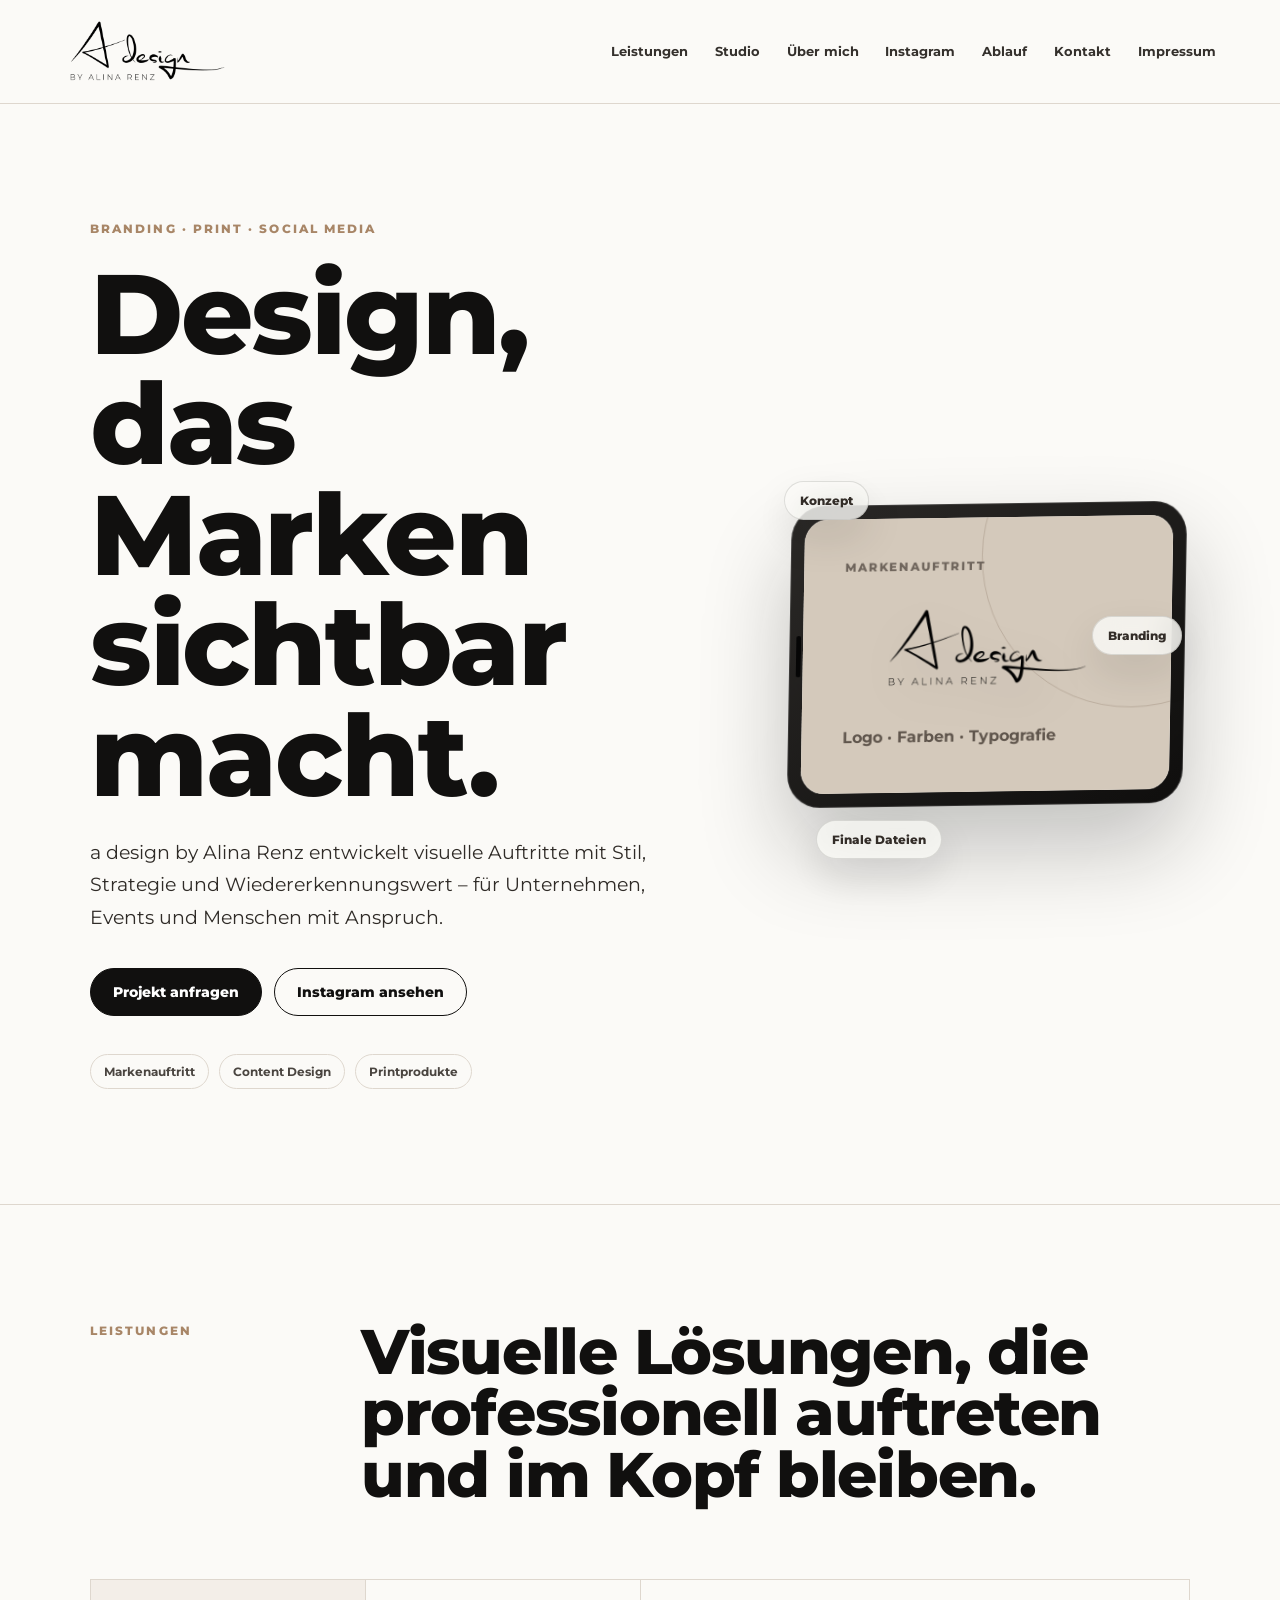
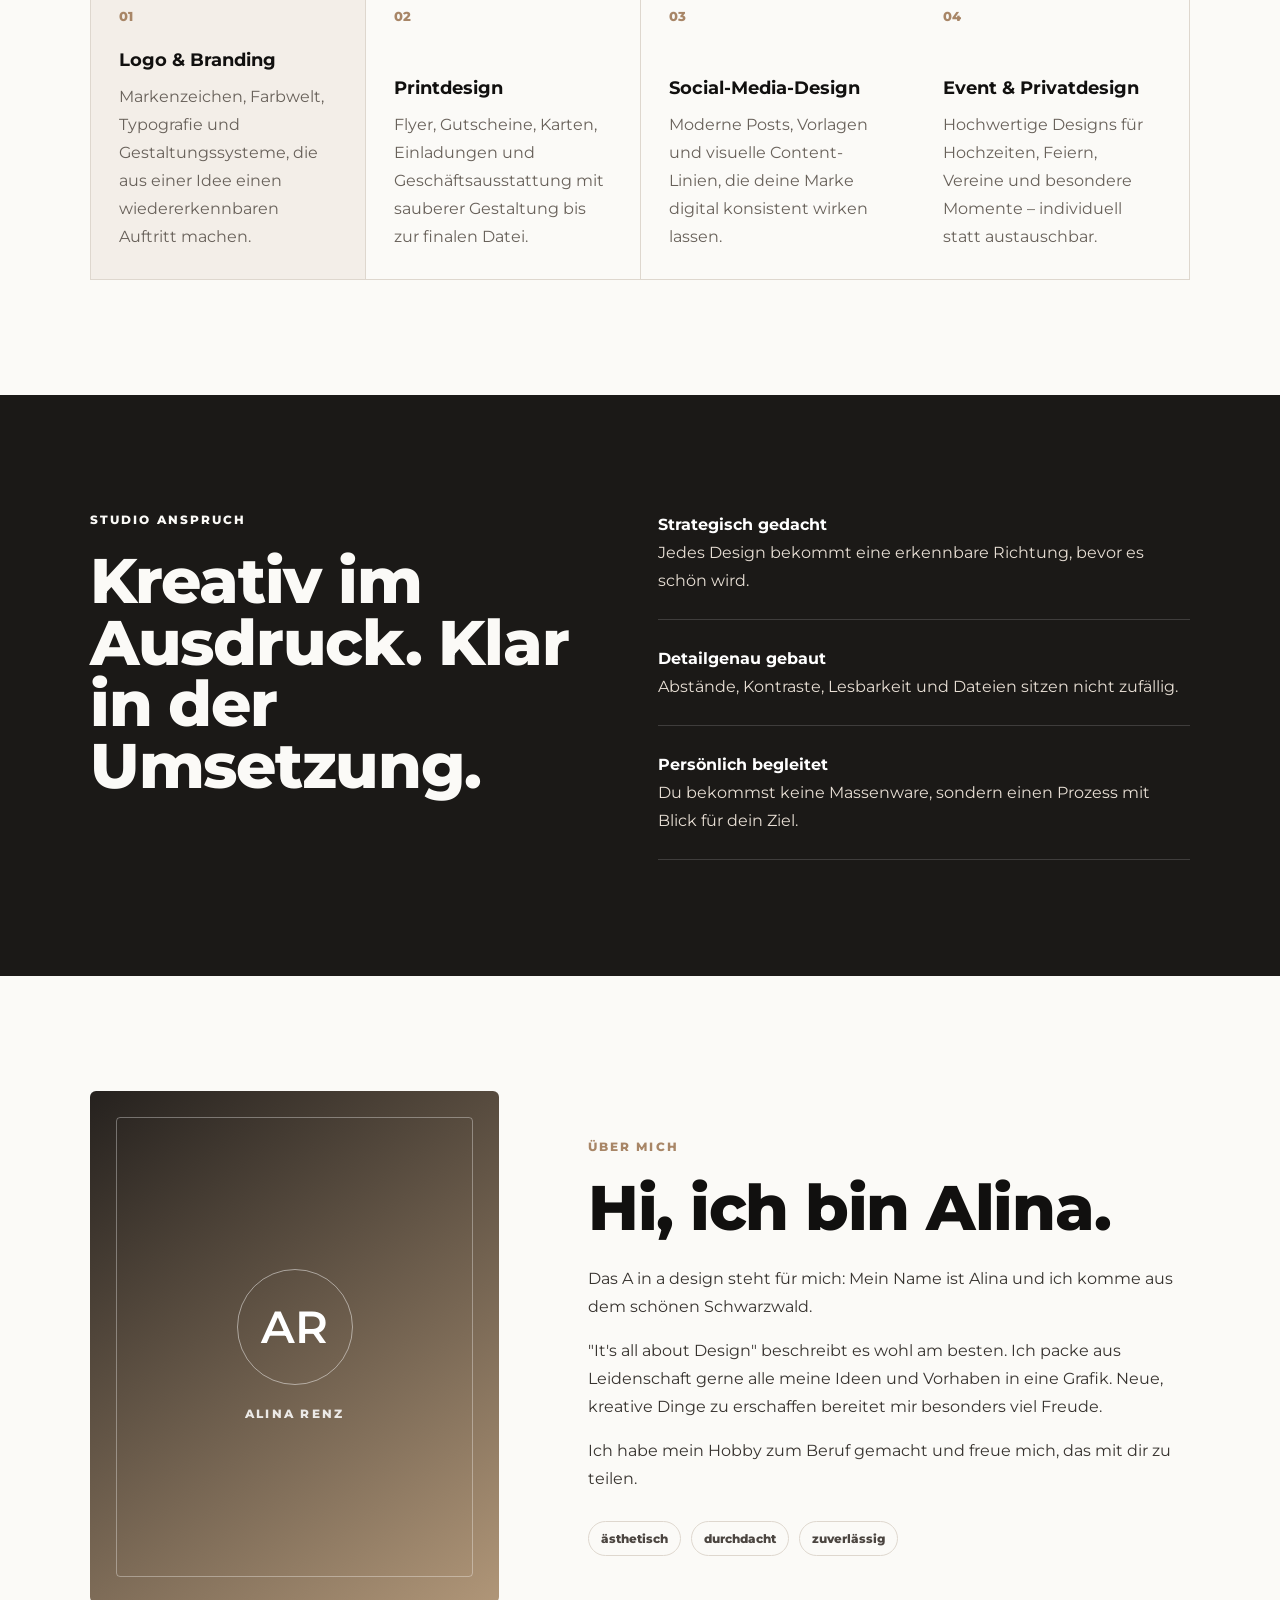
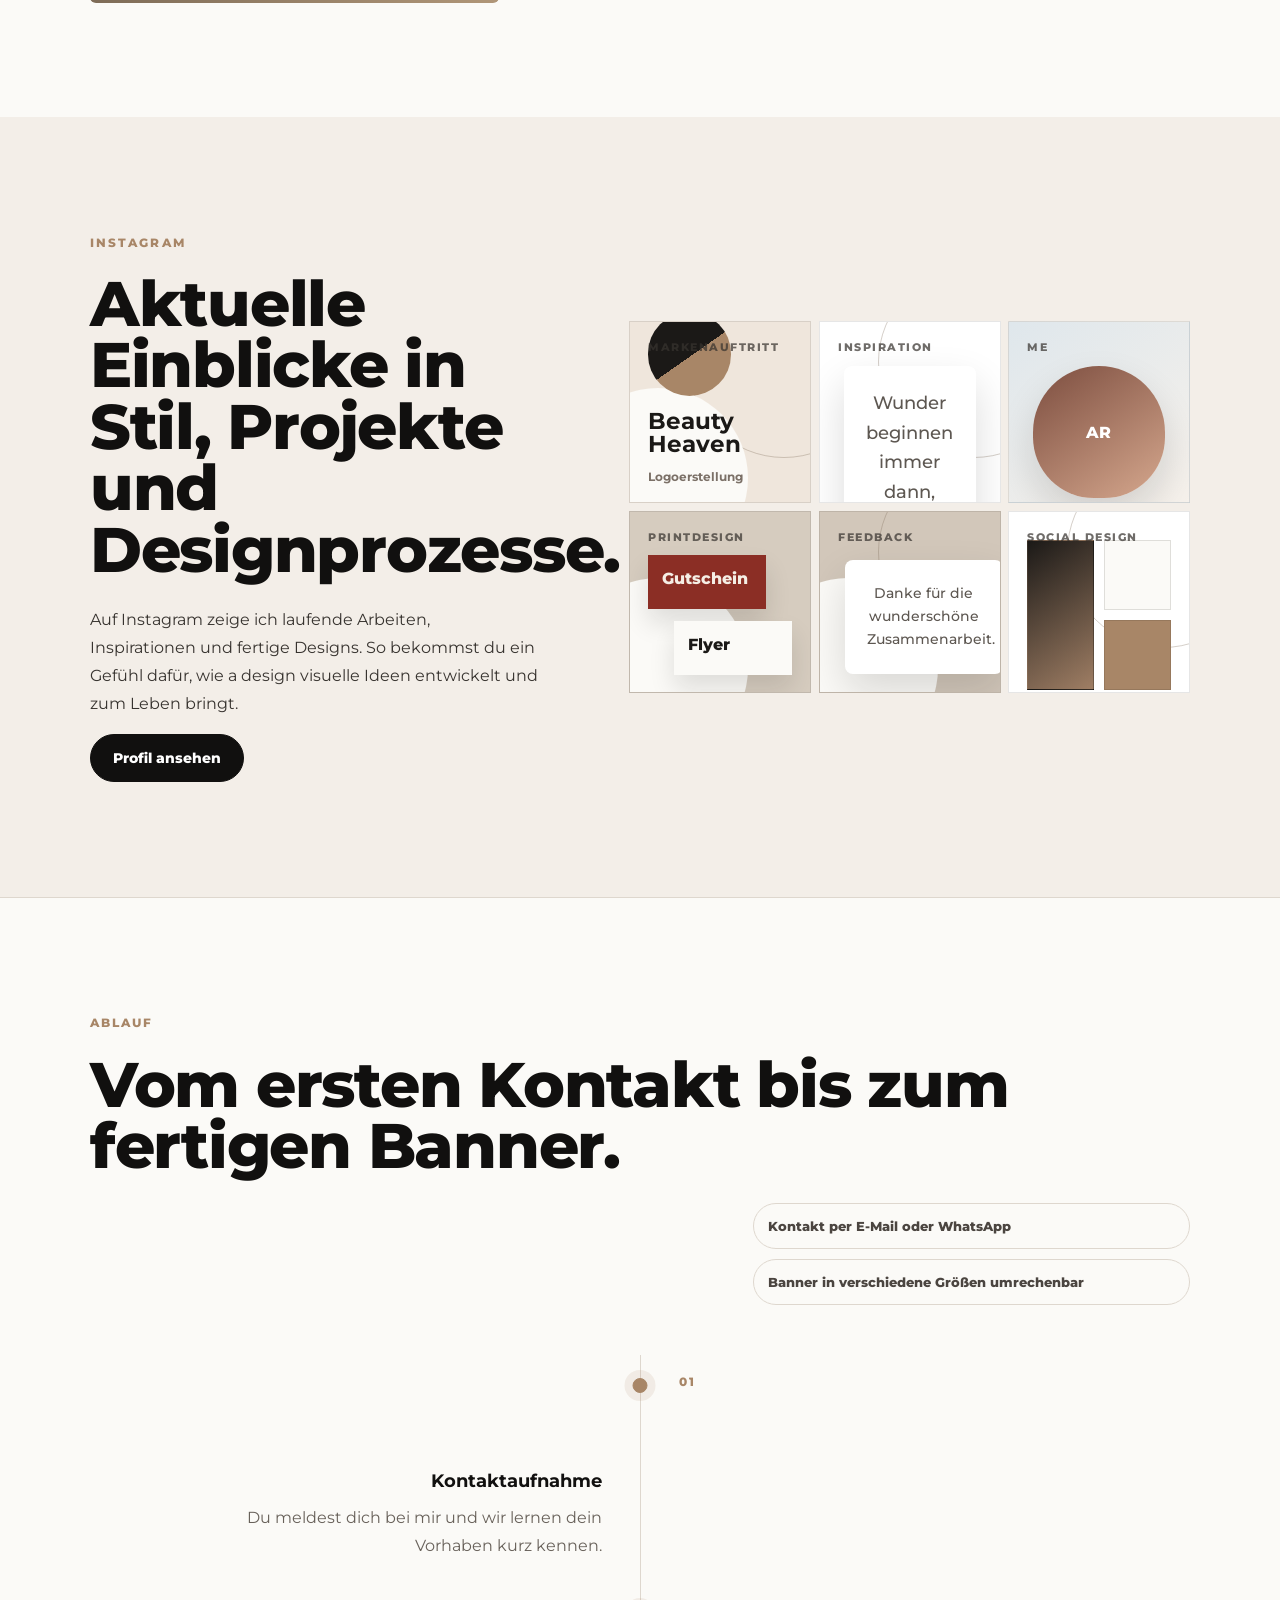
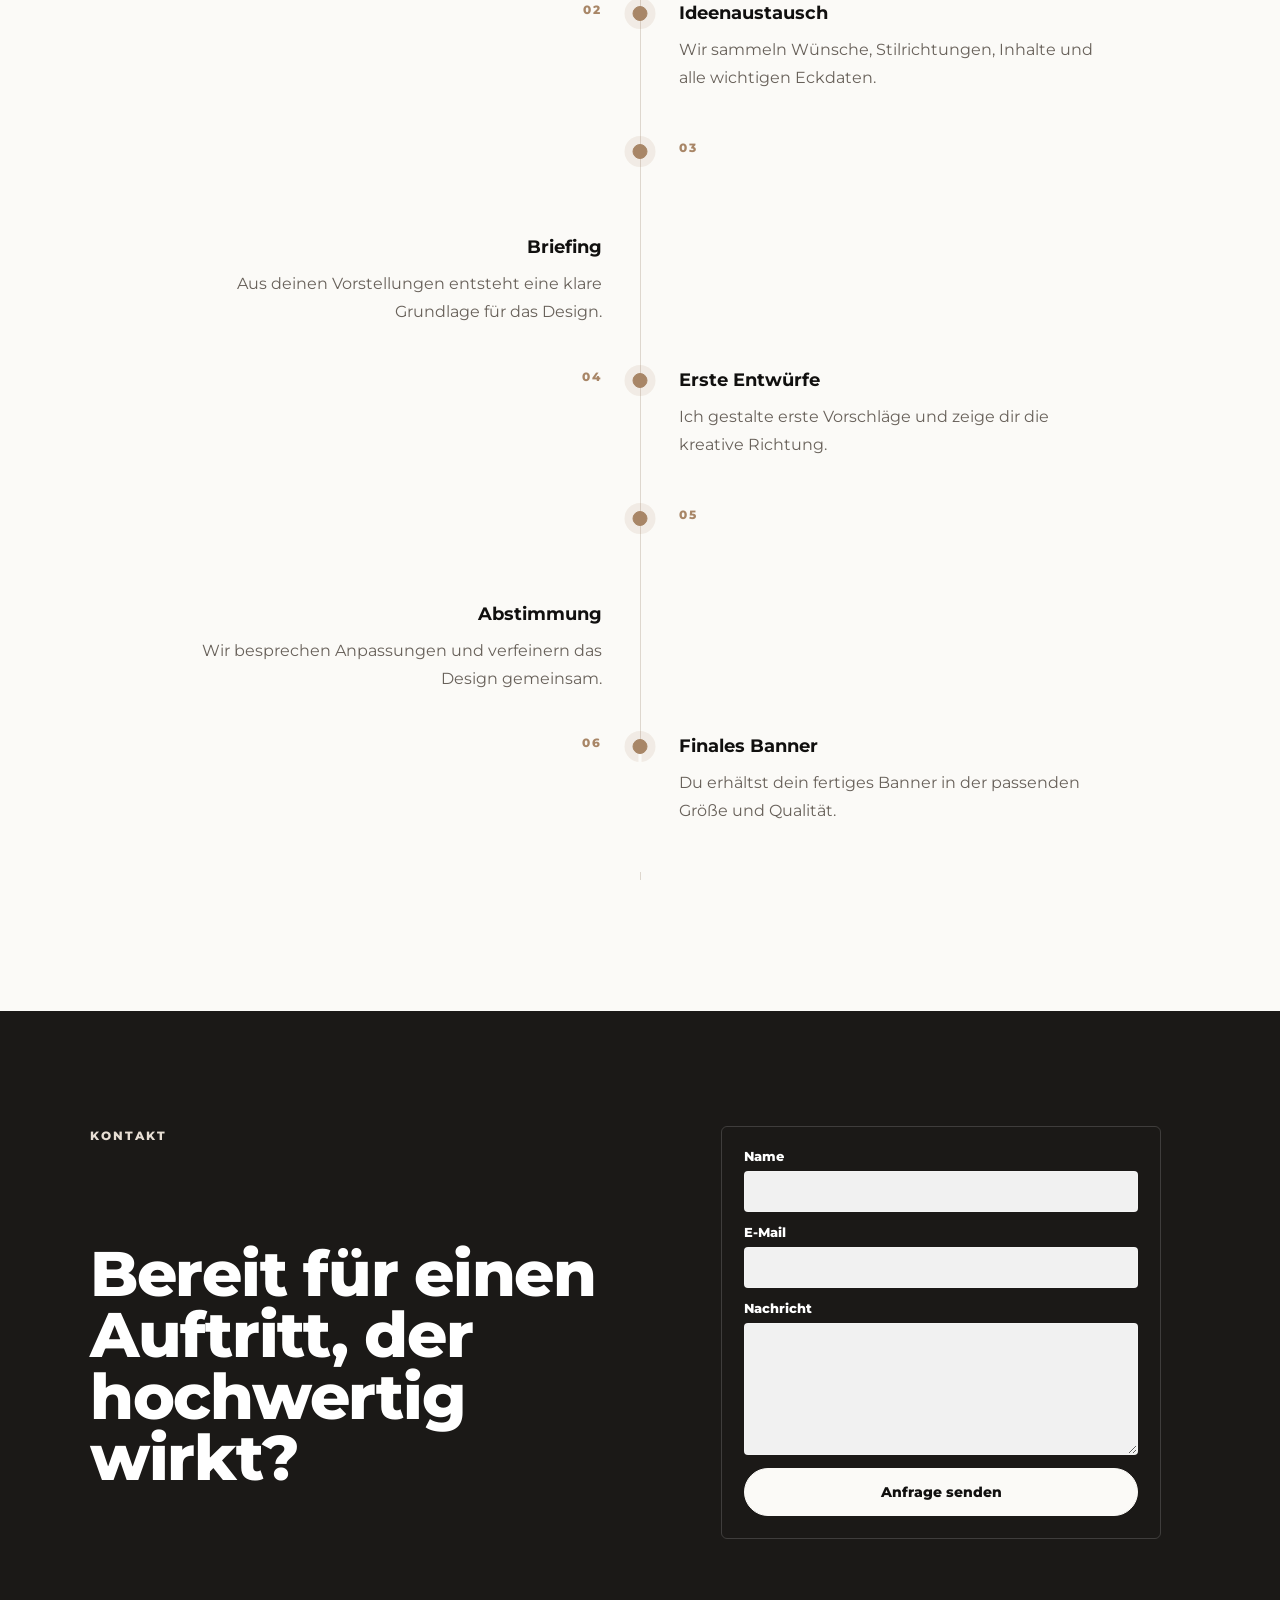
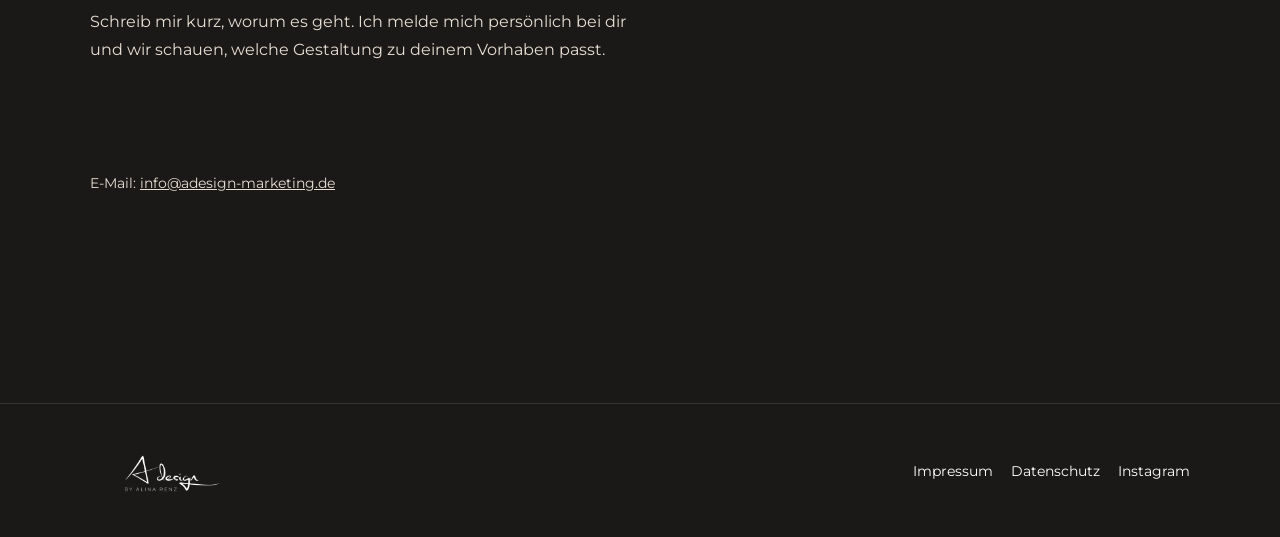
==== commit 78a95e0d: "Add animated tablet hero" ====
--- a/index.html
+++ b/index.html
@@ -40,9 +40,32 @@
         <span>Printprodukte</span>
       </div>
     </div>
-    <div class="hero-visual" aria-label="Visuelle Markenkomposition">
-      <div class="studio-mark">
-        <img src="assets/logo-schwarz.png" alt="a design Logo weiß">
+    <div class="hero-visual" aria-label="Animierte Designvorschau">
+      <div class="device-stage">
+        <div class="tablet" aria-hidden="true">
+          <div class="tablet-camera"></div>
+          <div class="tablet-screen">
+            <div class="screen-track">
+              <article class="screen-card brand-screen">
+                <span>Markenauftritt</span>
+                <img src="assets/logo-weiss.png" alt="">
+                <p>Logo · Farben · Typografie</p>
+              </article>
+              <article class="screen-card quote-screen">
+                <span>Inspiration</span>
+                <p>Design, das gesehen und gefühlt wird.</p>
+              </article>
+              <article class="screen-card print-screen">
+                <span>Printdesign</span>
+                <b>Gutschein</b>
+                <b>Flyer</b>
+              </article>
+            </div>
+          </div>
+        </div>
+        <div class="device-chip chip-one">Konzept</div>
+        <div class="device-chip chip-two">Branding</div>
+        <div class="device-chip chip-three">Finale Dateien</div>
       </div>
     </div>
   </section>
--- a/styles.css
+++ b/styles.css
@@ -17,6 +17,21 @@
   background:var(--paper);
 }
 a{color:inherit}
+.js .reveal{
+  opacity:0;
+  transform:translate3d(0,34px,0);
+  filter:blur(10px);
+  transition:
+    opacity .9s cubic-bezier(.16,1,.3,1) var(--reveal-delay,0ms),
+    transform .9s cubic-bezier(.16,1,.3,1) var(--reveal-delay,0ms),
+    filter .9s cubic-bezier(.16,1,.3,1) var(--reveal-delay,0ms);
+  will-change:opacity,transform,filter;
+}
+.js .reveal.is-visible{
+  opacity:1;
+  transform:translate3d(0,0,0);
+  filter:blur(0);
+}
 .site-header{
   position:sticky;
   top:0;
@@ -29,6 +44,13 @@
   background:rgba(251,250,247,.94);
   border-bottom:1px solid var(--line);
   backdrop-filter:blur(18px);
+  transition:padding .28s ease, background .28s ease, box-shadow .28s ease;
+}
+.js.is-scrolled .site-header{
+  padding-top:12px;
+  padding-bottom:12px;
+  background:rgba(251,250,247,.98);
+  box-shadow:0 14px 36px rgba(17,16,15,.06);
 }
 .logo img{width:clamp(130px,13vw,168px);display:block}
 nav{
@@ -55,6 +77,10 @@
   padding:clamp(68px,9vw,128px) clamp(22px,7vw,104px);
 }
 .hero-copy{max-width:780px}
+.js .hero-copy{
+  opacity:calc(1 - (var(--hero-progress,0) * .24));
+  transform:translate3d(0, calc(var(--hero-progress,0) * -18px), 0);
+}
 .eyebrow{
   margin:0 0 20px;
   text-transform:uppercase;
@@ -126,22 +152,169 @@
   font-weight:700;
 }
 .hero-visual{
-  min-height:470px;
+  min-height:560px;
   display:grid;
   place-items:center;
-}
-.studio-mark{
+  perspective:1400px;
+}
+.device-stage{
+  position:relative;
   width:100%;
-  max-width:470px;
-  aspect-ratio:4/5;
+  max-width:560px;
+  min-height:540px;
   display:grid;
   place-items:center;
-  padding:clamp(32px,5vw,54px);
-  background:var(--deep);
-  border-radius:6px;
-  box-shadow:0 38px 90px rgba(24,21,18,.18);
-}
-.studio-mark img{width:min(100%,390px);display:block}
+  transform:
+    translate3d(0, calc(var(--hero-progress,0) * 28px), 0)
+    scale(calc(1 - (var(--hero-progress,0) * .04)));
+}
+.tablet{
+  position:relative;
+  width:min(100%,520px);
+  aspect-ratio:4/3;
+  padding:14px;
+  border-radius:34px;
+  background:linear-gradient(145deg,#2b2927,#0f0e0d);
+  box-shadow:
+    0 44px 90px rgba(17,16,15,.24),
+    inset 0 0 0 1px rgba(255,255,255,.12);
+  transform:rotateX(8deg) rotateY(-13deg) rotateZ(1deg);
+  transform-style:preserve-3d;
+  animation:deviceFloat 7s ease-in-out infinite;
+}
+.tablet-camera{
+  position:absolute;
+  top:50%;
+  left:7px;
+  width:5px;
+  height:42px;
+  border-radius:999px;
+  background:#060606;
+  transform:translateY(-50%);
+}
+.tablet-screen{
+  height:100%;
+  overflow:hidden;
+  border-radius:24px;
+  background:#f5efe7;
+  box-shadow:inset 0 0 0 1px rgba(255,255,255,.3);
+}
+.screen-track{
+  width:300%;
+  height:100%;
+  display:grid;
+  grid-template-columns:repeat(3,1fr);
+  animation:screenSlide 11s cubic-bezier(.76,0,.24,1) infinite;
+}
+.screen-card{
+  position:relative;
+  display:grid;
+  align-content:space-between;
+  padding:clamp(24px,4vw,42px);
+  overflow:hidden;
+}
+.screen-card::before{
+  content:"";
+  position:absolute;
+  width:310px;
+  height:310px;
+  border:1px solid rgba(126,106,87,.28);
+  border-radius:50%;
+  right:-116px;
+  top:-118px;
+}
+.screen-card span,
+.screen-card p,
+.screen-card b,
+.screen-card img{
+  position:relative;
+  z-index:1;
+}
+.screen-card span{
+  width:max-content;
+  color:#70665d;
+  font-size:.72rem;
+  font-weight:800;
+  letter-spacing:.16em;
+  text-transform:uppercase;
+}
+.brand-screen{
+  background:#d4c9bb;
+}
+.brand-screen img{
+  width:min(74%,310px);
+  align-self:center;
+  justify-self:center;
+  filter:drop-shadow(0 18px 24px rgba(17,16,15,.14));
+}
+.brand-screen p{
+  margin:0;
+  color:#5f554c;
+  font-weight:700;
+}
+.quote-screen{
+  place-items:center;
+  background:#fbfaf7;
+}
+.quote-screen span{
+  justify-self:start;
+  align-self:start;
+}
+.quote-screen p{
+  max-width:390px;
+  margin:0;
+  padding:34px;
+  border-radius:12px;
+  color:#5d5751;
+  background:#fff;
+  box-shadow:0 24px 56px rgba(17,16,15,.16);
+  font-size:clamp(1.25rem,2.4vw,2.2rem);
+  line-height:1.45;
+  text-align:center;
+  font-weight:500;
+}
+.print-screen{
+  align-content:center;
+  gap:18px;
+  background:#cfc3b5;
+}
+.print-screen span{
+  position:absolute;
+  top:34px;
+  left:34px;
+}
+.print-screen b{
+  width:min(72%,330px);
+  min-height:70px;
+  display:flex;
+  align-items:center;
+  padding:18px 22px;
+  color:#f6f1ea;
+  background:#8b2e25;
+  box-shadow:0 18px 34px rgba(17,16,15,.16);
+  font-size:clamp(1.1rem,2vw,1.7rem);
+}
+.print-screen b:last-child{
+  justify-self:end;
+  color:#1b1917;
+  background:#fbfaf7;
+}
+.device-chip{
+  position:absolute;
+  z-index:2;
+  padding:11px 15px;
+  border:1px solid rgba(17,16,15,.12);
+  border-radius:999px;
+  color:#332d28;
+  background:rgba(251,250,247,.82);
+  box-shadow:0 18px 40px rgba(17,16,15,.1);
+  backdrop-filter:blur(14px);
+  font-size:.78rem;
+  font-weight:800;
+}
+.chip-one{left:0;top:18%;animation:chipFloat 6.5s ease-in-out infinite}
+.chip-two{right:2%;top:43%;animation:chipFloat 7s ease-in-out .5s infinite}
+.chip-three{left:8%;bottom:12%;animation:chipFloat 6s ease-in-out 1s infinite}
 .section{
   max-width:1440px;
   margin:0 auto;
@@ -171,6 +344,11 @@
   border-right:1px solid var(--line);
   border-bottom:1px solid var(--line);
   background:var(--paper);
+  transition:background .28s ease, transform .28s ease;
+}
+.service-card:hover{
+  background:#fff;
+  transform:translateY(-4px);
 }
 .service-card.featured{
   background:var(--surface);
@@ -224,6 +402,7 @@
   padding:26px;
   border-radius:6px;
   background:linear-gradient(145deg,#25211e,#b09678);
+  transform:translateZ(0);
 }
 .portrait-placeholder{
   width:100%;
@@ -300,6 +479,10 @@
 .insta-post:hover{
   filter:saturate(1.04) contrast(1.02);
   transform:translateY(-2px);
+}
+.js .insta-post.is-visible .post-art{
+  animation:postSettle .9s cubic-bezier(.16,1,.3,1) both;
+  animation-delay:calc(var(--reveal-delay,0ms) + 90ms);
 }
 .insta-post span{
   position:relative;
@@ -527,6 +710,11 @@
   border-radius:50%;
   background:var(--paper);
   transform:translateX(-50%);
+  transition:background .35s ease, box-shadow .35s ease;
+}
+.steps li.is-visible::before{
+  background:var(--accent);
+  box-shadow:0 0 0 8px rgba(168,134,103,.12);
 }
 .steps li:nth-child(odd) > div{
   grid-column:1;
@@ -554,6 +742,30 @@
   background:var(--paper);
   transform:translateX(-50%);
 }
+.js .steps li > div,
+.js .steps li > span{
+  transition:
+    opacity .8s cubic-bezier(.16,1,.3,1),
+    transform .8s cubic-bezier(.16,1,.3,1);
+}
+.js .steps li:not(.is-visible) > div,
+.js .steps li:not(.is-visible) > span{
+  opacity:0;
+}
+.js .steps li:nth-child(odd):not(.is-visible) > div{
+  transform:translateX(-28px);
+}
+.js .steps li:nth-child(even):not(.is-visible) > div{
+  transform:translateX(28px);
+}
+.js .steps li:not(.is-visible) > span{
+  transform:translateY(12px);
+}
+.js .steps li.is-visible > div,
+.js .steps li.is-visible > span{
+  opacity:1;
+  transform:translate(0,0);
+}
 .steps span{
   display:block;
   color:var(--accent);
@@ -652,8 +864,10 @@
   nav{display:none}
   .hero,.split,.studio-strip,.section-heading{grid-template-columns:1fr}
   .hero{min-height:auto}
-  .hero-visual{min-height:auto}
-  .studio-mark{max-width:100%;aspect-ratio:16/11}
+  .hero-visual{min-height:420px}
+  .device-stage{min-height:400px}
+  .tablet{transform:rotateX(5deg) rotateY(-7deg)}
+  .device-chip{display:none}
   .service-grid{grid-template-columns:1fr}
   .instagram-preview{grid-template-columns:1fr}
   .insta-post{min-height:260px}
@@ -695,5 +909,51 @@
   h1{font-size:clamp(3rem,15vw,4.3rem)}
   h2{font-size:clamp(2rem,10vw,3.2rem)}
   .hero-proof{display:none}
+  .hero-visual{min-height:340px}
+  .device-stage{min-height:320px}
+  .tablet{border-radius:24px;padding:10px}
+  .tablet-screen{border-radius:17px}
+  .screen-card{padding:22px}
+  .quote-screen p{padding:22px;font-size:1.15rem}
+  .print-screen span{top:22px;left:22px}
   form{max-width:none;padding:18px}
 }
+@keyframes deviceFloat{
+  0%,100%{transform:rotateX(8deg) rotateY(-13deg) rotateZ(1deg) translate3d(0,0,0)}
+  50%{transform:rotateX(6deg) rotateY(-9deg) rotateZ(.4deg) translate3d(0,-12px,0)}
+}
+@keyframes chipFloat{
+  0%,100%{transform:translate3d(0,0,0)}
+  50%{transform:translate3d(0,-10px,0)}
+}
+@keyframes screenSlide{
+  0%,24%{transform:translateX(0)}
+  33%,57%{transform:translateX(-33.333%)}
+  66%,90%{transform:translateX(-66.666%)}
+  100%{transform:translateX(0)}
+}
+@keyframes postSettle{
+  from{transform:scale(.96);opacity:.78}
+  to{transform:scale(1);opacity:1}
+}
+@media(prefers-reduced-motion:reduce){
+  html{scroll-behavior:auto}
+  *,
+  *::before,
+  *::after{
+    animation-duration:.001ms !important;
+    animation-iteration-count:1 !important;
+    scroll-behavior:auto !important;
+    transition-duration:.001ms !important;
+  }
+  .js .reveal,
+  .js .reveal.is-visible,
+  .js .hero-copy,
+  .device-stage,
+  .tablet{
+    opacity:1;
+    filter:none;
+    transform:none;
+  }
+  .screen-track{animation:none}
+}
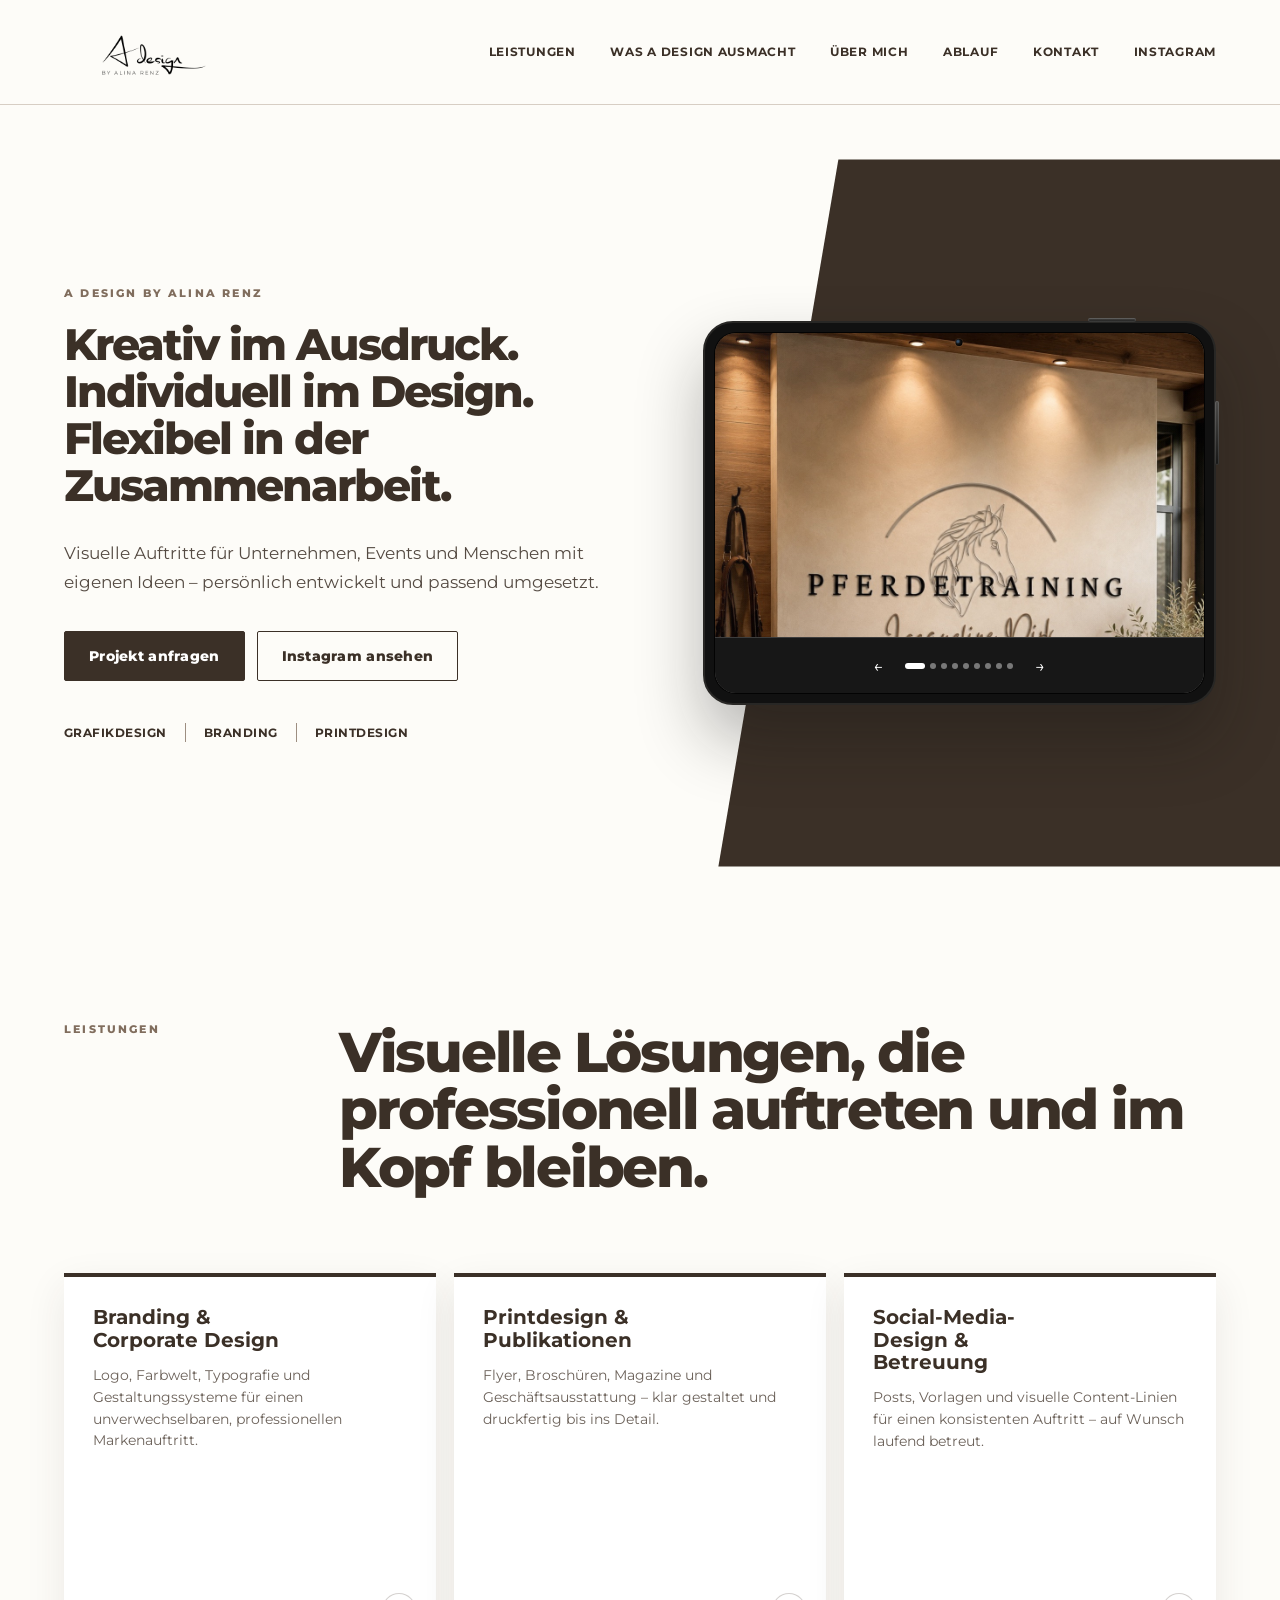
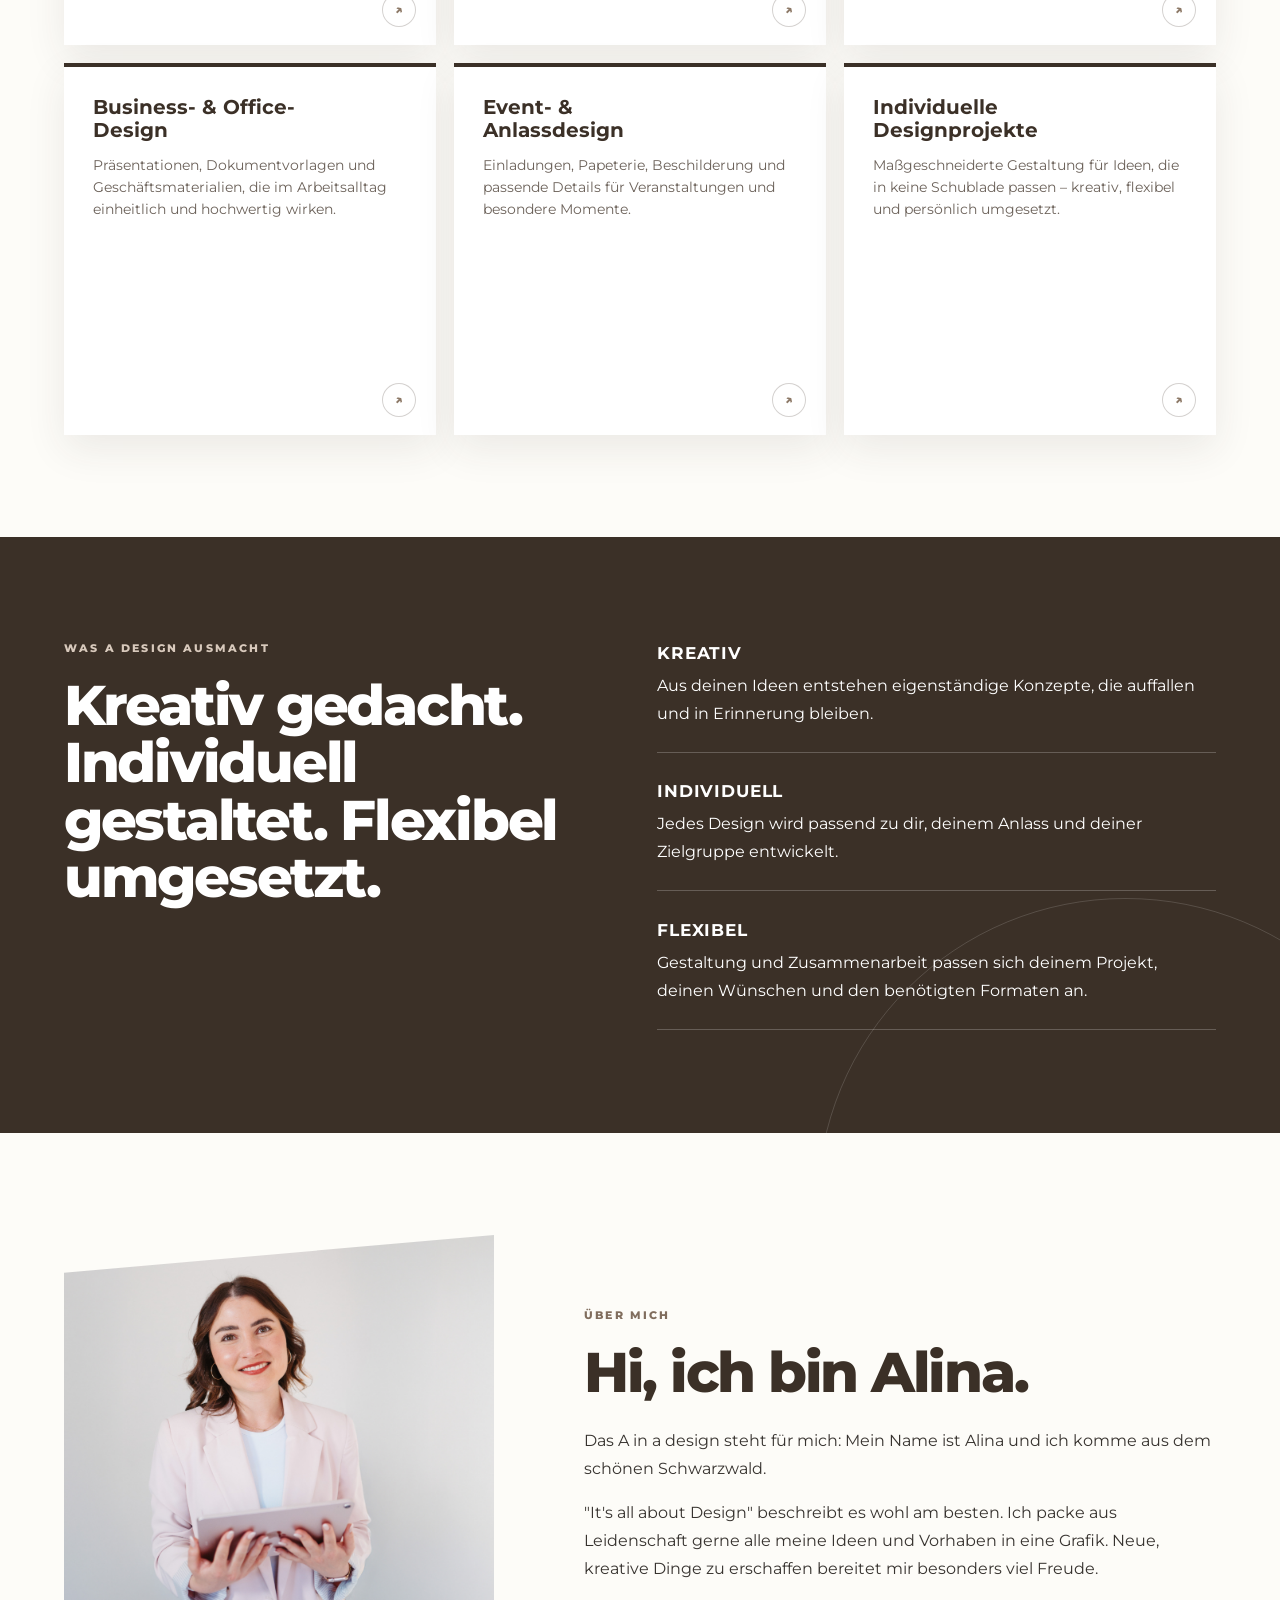
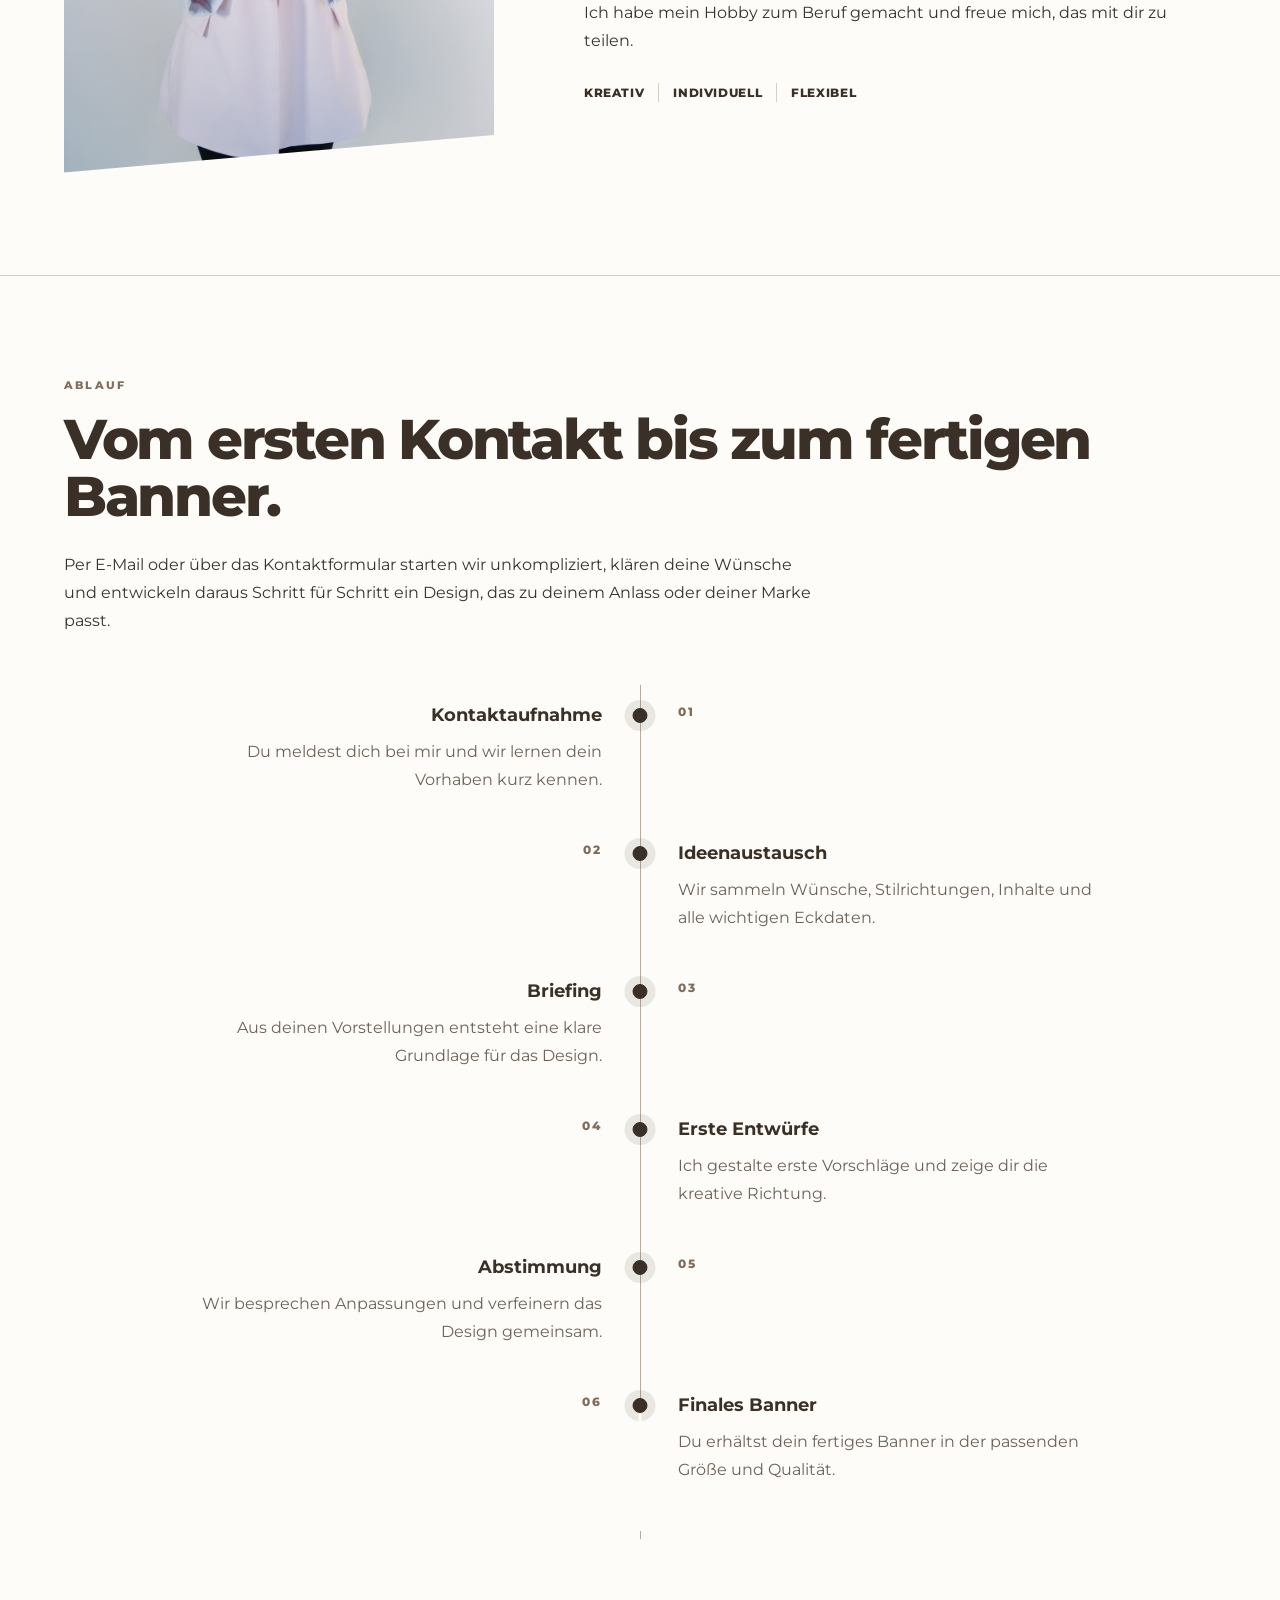
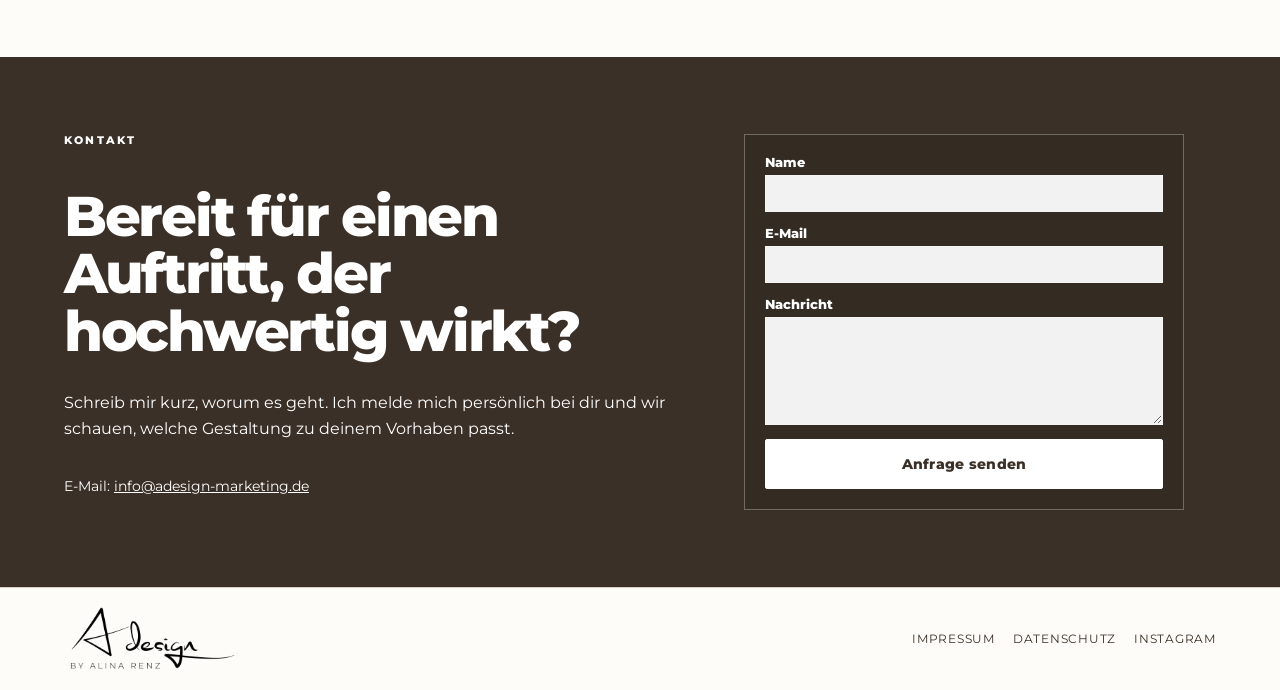
==== commit afa29d23: "Website vollständig überarbeiten und veröffentlichen" ====
--- a/index.html
+++ b/index.html
@@ -4,68 +4,69 @@
   <meta charset="utf-8" />
   <meta name="viewport" content="width=device-width, initial-scale=1" />
   <title>a design by Alina Renz</title>
-  <meta name="description" content="Kreatives Design, Branding, Printdesign und Social-Media-Design von a design by Alina Renz." />
+  <meta name="description" content="Kreatives, individuelles und flexibles Design: Branding, Printdesign und Social-Media-Design von a design by Alina Renz." />
   <link rel="preconnect" href="https://fonts.googleapis.com">
   <link rel="preconnect" href="https://fonts.gstatic.com" crossorigin>
-  <link href="https://fonts.googleapis.com/css2?family=Montserrat:wght@400;500;600;700;800;900&display=swap" rel="stylesheet">
-  <link rel="stylesheet" href="styles.css" />
+  <link href="https://fonts.googleapis.com/css2?family=Montserrat:wght@400;500;600;700;800;900&amp;display=swap" rel="stylesheet">
+  <link rel="stylesheet" href="styles.css?v=20" />
 </head>
 <body>
 <header class="site-header">
-  <a class="logo" href="#top"><img src="assets/logo-weiss.png" alt="a design by Alina Renz"></a>
+  <a class="logo" href="#top"><img src="assets/logo-schwarz.png" alt="a design by Alina Renz"></a>
   <nav>
     <a href="#leistungen">Leistungen</a>
-    <a href="#studio">Studio</a>
+    <a href="#studio">Was a design ausmacht</a>
     <a href="#about">Über mich</a>
-    <a href="#instagram">Instagram</a>
     <a href="#ablauf">Ablauf</a>
     <a href="#kontakt">Kontakt</a>
-    <a href="impressum.html">Impressum</a>
+    <a href="https://www.instagram.com/about_adesign" target="_blank" rel="noopener">Instagram</a>
   </nav>
+  <a class="header-cta" href="#kontakt">Projekt anfragen</a>
 </header>
 
 <main id="top">
   <section class="hero">
     <div class="hero-copy">
-      <p class="eyebrow">Branding · Print · Social Media</p>
-      <h1>Design, das Marken sichtbar macht.</h1>
-      <p class="lead">a design by Alina Renz entwickelt visuelle Auftritte mit Stil, Strategie und Wiedererkennungswert – für Unternehmen, Events und Menschen mit Anspruch.</p>
+      <p class="eyebrow">a design by Alina Renz</p>
+      <h1>Kreativ im Ausdruck.<br>Individuell im Design.<br>Flexibel in der Zusammenarbeit.</h1>
+      <p class="lead">Visuelle Auftritte für Unternehmen, Events und Menschen mit eigenen Ideen – persönlich entwickelt und passend umgesetzt.</p>
       <div class="cta-row">
         <a class="btn primary" href="#kontakt">Projekt anfragen</a>
         <a class="btn ghost" href="https://www.instagram.com/about_adesign" target="_blank" rel="noopener">Instagram ansehen</a>
       </div>
-      <div class="hero-proof" aria-label="Schwerpunkte">
-        <span>Markenauftritt</span>
-        <span>Content Design</span>
-        <span>Printprodukte</span>
-      </div>
-    </div>
-    <div class="hero-visual" aria-label="Animierte Designvorschau">
+      <div class="hero-proof" aria-label="Leistungsschwerpunkte von a design">
+        <span>Grafikdesign</span>
+        <span>Branding</span>
+        <span>Printdesign</span>
+      </div>
+    </div>
+    <div class="hero-visual" aria-label="Ausgewählte Arbeiten von a design">
       <div class="device-stage">
-        <div class="tablet" aria-hidden="true">
-          <div class="tablet-camera"></div>
+        <div class="tablet">
+          <span class="tablet-button tablet-button-top" aria-hidden="true"></span>
+          <span class="tablet-button tablet-button-side" aria-hidden="true"></span>
           <div class="tablet-screen">
-            <div class="screen-track">
-              <article class="screen-card brand-screen">
-                <span>Markenauftritt</span>
-                <img src="assets/logo-weiss.png" alt="">
-                <p>Logo · Farben · Typografie</p>
-              </article>
-              <article class="screen-card quote-screen">
-                <span>Inspiration</span>
-                <p>Design, das gesehen und gefühlt wird.</p>
-              </article>
-              <article class="screen-card print-screen">
-                <span>Printdesign</span>
-                <b>Gutschein</b>
-                <b>Flyer</b>
-              </article>
+            <span class="tablet-camera" aria-hidden="true"></span>
+            <div class="portfolio-slider" data-slider tabindex="0" aria-roledescription="Karussell" aria-label="Designreferenzen">
+              <div class="screen-track" data-slider-track>
+                <figure class="portfolio-slide is-active"><img src="assets/work-01.jpg" alt="Arbeitsbeispiel von a design, 1 von 9"></figure>
+                <figure class="portfolio-slide business-card-slide"><img src="assets/work-03.jpg" alt="Visitenkarten-Vorder- und Rückseite als Arbeitsbeispiel von a design, 2 von 9" loading="lazy"></figure>
+                <figure class="portfolio-slide"><img src="assets/work-04.jpg" alt="Arbeitsbeispiel von a design, 3 von 9" loading="lazy"></figure>
+                <figure class="portfolio-slide"><img src="assets/work-05.jpg" alt="Arbeitsbeispiel von a design, 4 von 9" loading="lazy"></figure>
+                <figure class="portfolio-slide"><img src="assets/work-06.jpg" alt="Arbeitsbeispiel von a design, 5 von 9" loading="lazy"></figure>
+                <figure class="portfolio-slide"><img src="assets/work-07.jpg" alt="Arbeitsbeispiel von a design, 6 von 9" loading="lazy"></figure>
+                <figure class="portfolio-slide"><img src="assets/portfolio-new-01.jpg" alt="Neues Arbeitsbeispiel von a design, 7 von 9" loading="lazy"></figure>
+                <figure class="portfolio-slide"><img src="assets/portfolio-new-02.jpg" alt="Neues Arbeitsbeispiel von a design, 8 von 9" loading="lazy"></figure>
+                <figure class="portfolio-slide"><img src="assets/work-12.jpg" alt="Arbeitsbeispiel von a design, 9 von 9" loading="lazy"></figure>
+              </div>
             </div>
-          </div>
-        </div>
-        <div class="device-chip chip-one">Konzept</div>
-        <div class="device-chip chip-two">Branding</div>
-        <div class="device-chip chip-three">Finale Dateien</div>
+            <div class="portfolio-controls" aria-label="Slider-Steuerung">
+              <button class="slider-arrow" type="button" data-slider-prev aria-label="Vorheriges Projekt">&#8592;</button>
+              <div class="slider-dots" data-slider-dots aria-label="Projekt auswählen"></div>
+              <button class="slider-arrow" type="button" data-slider-next aria-label="Nächstes Projekt">&#8594;</button>
+            </div>
+          </div>
+        </div>
       </div>
     </div>
   </section>
@@ -76,47 +77,102 @@
       <h2>Visuelle Lösungen, die professionell auftreten und im Kopf bleiben.</h2>
     </div>
     <div class="service-grid">
-      <article class="service-card featured">
-        <span>01</span>
-        <h3>Logo & Branding</h3>
-        <p>Markenzeichen, Farbwelt, Typografie und Gestaltungssysteme, die aus einer Idee einen wiedererkennbaren Auftritt machen.</p>
-      </article>
-      <article class="service-card">
-        <span>02</span>
-        <h3>Printdesign</h3>
-        <p>Flyer, Gutscheine, Karten, Einladungen und Geschäftsausstattung mit sauberer Gestaltung bis zur finalen Datei.</p>
-      </article>
-      <article class="service-card">
-        <span>03</span>
-        <h3>Social-Media-Design</h3>
-        <p>Moderne Posts, Vorlagen und visuelle Content-Linien, die deine Marke digital konsistent wirken lassen.</p>
-      </article>
-      <article class="service-card">
-        <span>04</span>
-        <h3>Event & Privatdesign</h3>
-        <p>Hochwertige Designs für Hochzeiten, Feiern, Vereine und besondere Momente – individuell statt austauschbar.</p>
+      <article class="service-card" tabindex="0" role="button" aria-pressed="false" aria-label="Beispiel für Branding und Corporate Design anzeigen">
+        <div class="service-card-inner">
+          <div class="service-face service-front">
+            <h3>Branding &amp; Corporate Design</h3>
+            <p>Logo, Farbwelt, Typografie und Gestaltungssysteme für einen unverwechselbaren, professionellen Markenauftritt.</p>
+            <span class="flip-hint" aria-hidden="true">↗</span>
+          </div>
+          <div class="service-face service-back">
+            <!-- Austauschbares Beispielbild: assets/service-branding-beauty-heaven.png -->
+            <img src="assets/service-branding-beauty-heaven.png" alt="Beauty-Heaven-Wandlogo als Beispiel für Branding und Corporate Design" loading="lazy">
+          </div>
+        </div>
+      </article>
+      <article class="service-card" tabindex="0" role="button" aria-pressed="false" aria-label="Beispiel für Printdesign und Publikationen anzeigen">
+        <div class="service-card-inner">
+          <div class="service-face service-front">
+            <h3>Printdesign &amp; Publikationen</h3>
+            <p>Flyer, Broschüren, Magazine und Geschäftsausstattung – klar gestaltet und druckfertig bis ins Detail.</p>
+            <span class="flip-hint" aria-hidden="true">↗</span>
+          </div>
+          <div class="service-face service-back">
+            <!-- Austauschbares Beispielbild: assets/service-print.jpg -->
+            <img src="assets/service-print.jpg" alt="Beispiel für Printdesign und Publikationen" loading="lazy">
+          </div>
+        </div>
+      </article>
+      <article class="service-card" tabindex="0" role="button" aria-pressed="false" aria-label="Beispiel für Social-Media-Design und Betreuung anzeigen">
+        <div class="service-card-inner">
+          <div class="service-face service-front">
+            <h3>Social-Media-Design &amp; Betreuung</h3>
+            <p>Posts, Vorlagen und visuelle Content-Linien für einen konsistenten Auftritt – auf Wunsch laufend betreut.</p>
+            <span class="flip-hint" aria-hidden="true">↗</span>
+          </div>
+          <div class="service-face service-back">
+            <!-- Austauschbares Beispielbild: assets/IMG_0538.jpg -->
+            <img src="assets/IMG_0538.jpg" alt="Beispiel für Social-Media-Design und Betreuung" loading="lazy">
+          </div>
+        </div>
+      </article>
+      <article class="service-card" tabindex="0" role="button" aria-pressed="false" aria-label="Beispiel für Business und Office Design anzeigen">
+        <div class="service-card-inner">
+          <div class="service-face service-front">
+            <h3>Business- &amp; Office-Design</h3>
+            <p>Präsentationen, Dokumentvorlagen und Geschäftsmaterialien, die im Arbeitsalltag einheitlich und hochwertig wirken.</p>
+            <span class="flip-hint" aria-hidden="true">↗</span>
+          </div>
+          <div class="service-face service-back">
+            <!-- Austauschbares Beispielbild: assets/service-business-office.jpg -->
+            <img src="assets/service-business-office.jpg" alt="Beispiel für Business und Office Design" loading="lazy">
+          </div>
+        </div>
+      </article>
+      <article class="service-card" tabindex="0" role="button" aria-pressed="false" aria-label="Beispiel für Event und Anlass Design anzeigen">
+        <div class="service-card-inner">
+          <div class="service-face service-front">
+            <h3>Event- &amp; Anlassdesign</h3>
+            <p>Einladungen, Papeterie, Beschilderung und passende Details für Veranstaltungen und besondere Momente.</p>
+            <span class="flip-hint" aria-hidden="true">↗</span>
+          </div>
+          <div class="service-face service-back">
+            <!-- Austauschbares Beispielbild: assets/service-event-img5745.jpg -->
+            <img src="assets/service-event-img5745.jpg" alt="Beispiel für Event und Anlass Design" loading="lazy">
+          </div>
+        </div>
+      </article>
+      <article class="service-card" tabindex="0" role="button" aria-pressed="false" aria-label="Beispiel für individuelle Designprojekte anzeigen">
+        <div class="service-card-inner">
+          <div class="service-face service-front">
+            <h3>Individuelle Designprojekte</h3>
+            <p>Maßgeschneiderte Gestaltung für Ideen, die in keine Schublade passen – kreativ, flexibel und persönlich umgesetzt.</p>
+            <span class="flip-hint" aria-hidden="true">↗</span>
+          </div>
+          <div class="service-face service-back">
+            <!-- Austauschbares Beispielbild: assets/service-individual-custom.jpg -->
+            <img src="assets/service-individual-custom.jpg" alt="Beispiel für ein individuelles Designprojekt" loading="lazy">
+          </div>
+        </div>
       </article>
     </div>
   </section>
 
   <section id="studio" class="section studio-strip">
     <div>
-      <p class="eyebrow">Studio Anspruch</p>
-      <h2>Kreativ im Ausdruck. Klar in der Umsetzung.</h2>
+      <p class="eyebrow">Was a design ausmacht</p>
+      <h2>Kreativ gedacht. Individuell gestaltet. Flexibel umgesetzt.</h2>
     </div>
     <div class="studio-points">
-      <p><strong>Strategisch gedacht</strong><br>Jedes Design bekommt eine erkennbare Richtung, bevor es schön wird.</p>
-      <p><strong>Detailgenau gebaut</strong><br>Abstände, Kontraste, Lesbarkeit und Dateien sitzen nicht zufällig.</p>
-      <p><strong>Persönlich begleitet</strong><br>Du bekommst keine Massenware, sondern einen Prozess mit Blick für dein Ziel.</p>
+      <p><strong>Kreativ</strong><br>Aus deinen Ideen entstehen eigenständige Konzepte, die auffallen und in Erinnerung bleiben.</p>
+      <p><strong>Individuell</strong><br>Jedes Design wird passend zu dir, deinem Anlass und deiner Zielgruppe entwickelt.</p>
+      <p><strong>Flexibel</strong><br>Gestaltung und Zusammenarbeit passen sich deinem Projekt, deinen Wünschen und den benötigten Formaten an.</p>
     </div>
   </section>
 
   <section id="about" class="section split about">
     <div class="portrait">
-      <div class="portrait-placeholder" aria-label="Platzhalter für ein persönliches Bild von Alina Renz">
-        <span>AR</span>
-        <p>Alina Renz</p>
-      </div>
+      <img class="portrait-image" src="assets/Ich.png" alt="Alina Renz" loading="lazy">
     </div>
     <div>
       <p class="eyebrow">Über mich</p>
@@ -125,62 +181,10 @@
       <p>"It's all about Design" beschreibt es wohl am besten. Ich packe aus Leidenschaft gerne alle meine Ideen und Vorhaben in eine Grafik. Neue, kreative Dinge zu erschaffen bereitet mir besonders viel Freude.</p>
       <p>Ich habe mein Hobby zum Beruf gemacht und freue mich, das mit dir zu teilen.</p>
       <div class="signature-line">
-        <span>ästhetisch</span>
-        <span>durchdacht</span>
-        <span>zuverlässig</span>
-      </div>
-    </div>
-  </section>
-
-  <section id="instagram" class="section instagram">
-    <div class="instagram-copy">
-      <p class="eyebrow">Instagram</p>
-      <h2>Aktuelle Einblicke in Stil, Projekte und Designprozesse.</h2>
-      <p>Auf Instagram zeige ich laufende Arbeiten, Inspirationen und fertige Designs. So bekommst du ein Gefühl dafür, wie a design visuelle Ideen entwickelt und zum Leben bringt.</p>
-      <a class="btn primary" href="https://www.instagram.com/about_adesign" target="_blank" rel="noopener">Profil ansehen</a>
-    </div>
-    <div class="instagram-preview" aria-label="Instagram Vorschau">
-      <a class="insta-post project-post" href="https://www.instagram.com/about_adesign" target="_blank" rel="noopener">
-        <span>Markenauftritt</span>
-        <div class="post-art brand-scene" aria-hidden="true">
-          <i></i>
-          <b>Beauty Heaven</b>
-          <em>Logoerstellung</em>
-        </div>
-      </a>
-      <a class="insta-post quote-post" href="https://www.instagram.com/about_adesign" target="_blank" rel="noopener">
-        <span>Inspiration</span>
-        <div class="post-art quote-scene" aria-hidden="true">
-          <p>Wunder beginnen immer dann, wenn wir unseren Träumen mehr Energie geben.</p>
-        </div>
-      </a>
-      <a class="insta-post portrait-post" href="https://www.instagram.com/about_adesign" target="_blank" rel="noopener">
-        <span>Me</span>
-        <div class="post-art portrait-scene" aria-hidden="true">
-          <i>AR</i>
-        </div>
-      </a>
-      <a class="insta-post print-post" href="https://www.instagram.com/about_adesign" target="_blank" rel="noopener">
-        <span>Printdesign</span>
-        <div class="post-art print-scene" aria-hidden="true">
-          <i>Gutschein</i>
-          <i>Flyer</i>
-        </div>
-      </a>
-      <a class="insta-post feedback-post" href="https://www.instagram.com/about_adesign" target="_blank" rel="noopener">
-        <span>Feedback</span>
-        <div class="post-art feedback-scene" aria-hidden="true">
-          <b>Danke für die wunderschöne Zusammenarbeit.</b>
-        </div>
-      </a>
-      <a class="insta-post content-post" href="https://www.instagram.com/about_adesign" target="_blank" rel="noopener">
-        <span>Social Design</span>
-        <div class="post-art content-scene" aria-hidden="true">
-          <i></i>
-          <i></i>
-          <i></i>
-        </div>
-      </a>
+        <span>kreativ</span>
+        <span>individuell</span>
+        <span>flexibel</span>
+      </div>
     </div>
   </section>
 
@@ -188,11 +192,7 @@
     <p class="eyebrow">Ablauf</p>
     <h2>Vom ersten Kontakt bis zum fertigen Banner.</h2>
     <div class="process-intro">
-      <p>Ob per E-Mail oder WhatsApp: Wir starten unkompliziert, klären deine Wünsche und entwickeln daraus Schritt für Schritt ein Design, das zu deinem Anlass oder deiner Marke passt.</p>
-      <div class="process-notes" aria-label="Ablauf Hinweise">
-        <span>Kontakt per E-Mail oder WhatsApp</span>
-        <span>Banner in verschiedene Größen umrechenbar</span>
-      </div>
+      <p>Per E-Mail oder über das Kontaktformular starten wir unkompliziert, klären deine Wünsche und entwickeln daraus Schritt für Schritt ein Design, das zu deinem Anlass oder deiner Marke passt.</p>
     </div>
     <ol class="steps">
       <li><span>01</span><div><h3>Kontaktaufnahme</h3><p>Du meldest dich bei mir und wir lernen dein Vorhaben kurz kennen.</p></div></li>
@@ -223,7 +223,7 @@
 </main>
 
 <footer>
-  <img src="assets/logo-schwarz.png" alt="a design Logo">
+  <img src="assets/logo-weiss.png" alt="a design Logo">
   <div>
     <a href="impressum.html">Impressum</a>
     <a href="datenschutz.html">Datenschutz</a>
@@ -231,6 +231,6 @@
   </div>
 </footer>
 
-<script src="script.js"></script>
+<script src="script.js?v=11"></script>
 </body>
 </html>
--- a/styles.css
+++ b/styles.css
@@ -12,6 +12,7 @@
 html{scroll-behavior:smooth}
 body{
   margin:0;
+  overflow-x:clip;
   font-family:"Montserrat", ui-sans-serif, system-ui, -apple-system, BlinkMacSystemFont, "Segoe UI", sans-serif;
   color:var(--ink);
   background:var(--paper);
@@ -66,17 +67,45 @@
   transition:color .2s ease;
 }
 nav a:hover{color:var(--accent)}
+.header-cta{
+  display:none;
+  min-height:40px;
+  align-items:center;
+  justify-content:center;
+  padding:0 16px;
+  border:1px solid var(--ink);
+  border-radius:999px;
+  color:#fff;
+  background:var(--ink);
+  text-decoration:none;
+  font-size:.76rem;
+  font-weight:800;
+}
 .hero{
-  min-height:86svh;
-  display:grid;
-  grid-template-columns:minmax(0,1.05fr) minmax(340px,.72fr);
-  gap:clamp(48px,8vw,120px);
+  position:relative;
+  min-height:calc(100svh - 90px);
+  display:grid;
+  grid-template-columns:minmax(0,.95fr) minmax(440px,.9fr);
+  gap:clamp(40px,4.5vw,72px);
   align-items:center;
   max-width:1440px;
   margin:0 auto;
-  padding:clamp(68px,9vw,128px) clamp(22px,7vw,104px);
-}
-.hero-copy{max-width:780px}
+  padding:clamp(62px,6vw,96px) clamp(22px,5vw,72px) clamp(76px,7vw,112px);
+  isolation:isolate;
+}
+.hero::before{
+  content:"";
+  position:absolute;
+  z-index:-1;
+  width:min(52vw,740px);
+  aspect-ratio:1;
+  right:-12%;
+  top:4%;
+  border-radius:50%;
+  background:radial-gradient(circle,rgba(168,134,103,.16),rgba(168,134,103,0) 69%);
+  pointer-events:none;
+}
+.hero-copy{max-width:690px}
 .js .hero-copy{
   opacity:calc(1 - (var(--hero-progress,0) * .24));
   transform:translate3d(0, calc(var(--hero-progress,0) * -18px), 0);
@@ -95,8 +124,8 @@
   line-height:.98;
 }
 h1{
-  max-width:860px;
-  font-size:clamp(3.7rem,8.8vw,8.7rem);
+  max-width:700px;
+  font-size:clamp(3.5rem,5.4vw,6.35rem);
   font-weight:800;
 }
 h2{
@@ -152,152 +181,194 @@
   font-weight:700;
 }
 .hero-visual{
-  min-height:560px;
+  min-width:0;
+  min-height:520px;
   display:grid;
   place-items:center;
-  perspective:1400px;
+  perspective:1800px;
 }
 .device-stage{
   position:relative;
   width:100%;
-  max-width:560px;
-  min-height:540px;
+  max-width:600px;
+  min-height:520px;
   display:grid;
   place-items:center;
-  transform:
-    translate3d(0, calc(var(--hero-progress,0) * 28px), 0)
-    scale(calc(1 - (var(--hero-progress,0) * .04)));
+  transform:none;
 }
 .tablet{
   position:relative;
-  width:min(100%,520px);
+  width:min(100%,590px);
   aspect-ratio:4/3;
-  padding:14px;
+  padding:12px;
+  border:2px solid #4b4a48;
   border-radius:34px;
-  background:linear-gradient(145deg,#2b2927,#0f0e0d);
+  background:linear-gradient(145deg,#383735 0%,#111 42%,#050505 100%);
   box-shadow:
-    0 44px 90px rgba(17,16,15,.24),
-    inset 0 0 0 1px rgba(255,255,255,.12);
-  transform:rotateX(8deg) rotateY(-13deg) rotateZ(1deg);
+    0 38px 70px rgba(17,16,15,.22),
+    0 12px 26px rgba(17,16,15,.12),
+    inset 0 0 0 1px rgba(255,255,255,.2),
+    inset 0 -3px 5px rgba(0,0,0,.72);
+  transform:none;
   transform-style:preserve-3d;
-  animation:deviceFloat 7s ease-in-out infinite;
+  animation:none;
 }
 .tablet-camera{
   position:absolute;
-  top:50%;
-  left:7px;
-  width:5px;
-  height:42px;
-  border-radius:999px;
-  background:#060606;
-  transform:translateY(-50%);
+  z-index:5;
+  top:6px;
+  left:50%;
+  width:7px;
+  height:7px;
+  border-radius:50%;
+  background:radial-gradient(circle at 35% 35%,#36506a 0 12%,#111 38%,#020202 72%);
+  box-shadow:0 0 0 1px rgba(255,255,255,.08);
+  transform:translateX(-50%);
+}
+.tablet-button{
+  position:absolute;
+  z-index:-1;
+  display:block;
+  border-radius:4px;
+  background:linear-gradient(#4c4b49,#181817);
+  box-shadow:inset 0 0 0 1px rgba(255,255,255,.12);
+}
+.tablet-button-top{
+  width:48px;
+  height:4px;
+  top:-5px;
+  right:78px;
+}
+.tablet-button-side{
+  width:4px;
+  height:64px;
+  right:-5px;
+  top:78px;
 }
 .tablet-screen{
+  position:relative;
   height:100%;
   overflow:hidden;
   border-radius:24px;
-  background:#f5efe7;
-  box-shadow:inset 0 0 0 1px rgba(255,255,255,.3);
-}
-.screen-track{
-  width:300%;
-  height:100%;
-  display:grid;
-  grid-template-columns:repeat(3,1fr);
-  animation:screenSlide 11s cubic-bezier(.76,0,.24,1) infinite;
-}
-.screen-card{
-  position:relative;
-  display:grid;
-  align-content:space-between;
-  padding:clamp(24px,4vw,42px);
-  overflow:hidden;
-}
-.screen-card::before{
+  background:#171615;
+  box-shadow:
+    inset 0 0 0 1px rgba(255,255,255,.25),
+    0 0 0 1px rgba(0,0,0,.8);
+}
+.tablet-screen::after{
   content:"";
   position:absolute;
-  width:310px;
-  height:310px;
-  border:1px solid rgba(126,106,87,.28);
-  border-radius:50%;
-  right:-116px;
-  top:-118px;
-}
-.screen-card span,
-.screen-card p,
-.screen-card b,
-.screen-card img{
+  z-index:4;
+  inset:0;
+  border-radius:inherit;
+  background:linear-gradient(115deg,rgba(255,255,255,.12),transparent 33%,transparent 70%,rgba(255,255,255,.06));
+  pointer-events:none;
+}
+.portfolio-slider{
+  width:100%;
+  height:100%;
+  overflow:hidden;
+  touch-action:pan-y;
+}
+.portfolio-slider:focus-visible{
+  outline:3px solid var(--accent);
+  outline-offset:-5px;
+}
+.screen-track{
+  width:100%;
+  height:100%;
+  display:flex;
+  transition:transform .75s cubic-bezier(.22,1,.36,1);
+  will-change:transform;
+}
+.portfolio-slide{
   position:relative;
+  flex:0 0 100%;
+  width:100%;
+  height:100%;
+  margin:0;
+  display:grid;
+  place-items:center;
+  overflow:hidden;
+  background:#171615;
+}
+.portfolio-slide::before{
+  content:"";
+  position:absolute;
+  inset:0;
   z-index:1;
-}
-.screen-card span{
-  width:max-content;
-  color:#70665d;
-  font-size:.72rem;
-  font-weight:800;
-  letter-spacing:.16em;
-  text-transform:uppercase;
-}
-.brand-screen{
-  background:#d4c9bb;
-}
-.brand-screen img{
-  width:min(74%,310px);
-  align-self:center;
-  justify-self:center;
-  filter:drop-shadow(0 18px 24px rgba(17,16,15,.14));
-}
-.brand-screen p{
-  margin:0;
-  color:#5f554c;
-  font-weight:700;
-}
-.quote-screen{
-  place-items:center;
-  background:#fbfaf7;
-}
-.quote-screen span{
-  justify-self:start;
-  align-self:start;
-}
-.quote-screen p{
-  max-width:390px;
-  margin:0;
-  padding:34px;
-  border-radius:12px;
-  color:#5d5751;
-  background:#fff;
-  box-shadow:0 24px 56px rgba(17,16,15,.16);
-  font-size:clamp(1.25rem,2.4vw,2.2rem);
-  line-height:1.45;
-  text-align:center;
-  font-weight:500;
-}
-.print-screen{
-  align-content:center;
-  gap:18px;
-  background:#cfc3b5;
-}
-.print-screen span{
+  background:radial-gradient(circle at center,transparent 48%,rgba(17,16,15,.08));
+  pointer-events:none;
+}
+.portfolio-slide img{
+  position:relative;
+  z-index:0;
+  width:100%;
+  height:100%;
+  display:block;
+  object-fit:cover;
+  object-position:center;
+}
+.portfolio-controls{
   position:absolute;
-  top:34px;
-  left:34px;
-}
-.print-screen b{
-  width:min(72%,330px);
-  min-height:70px;
+  z-index:8;
+  left:50%;
+  bottom:12px;
   display:flex;
   align-items:center;
-  padding:18px 22px;
-  color:#f6f1ea;
-  background:#8b2e25;
-  box-shadow:0 18px 34px rgba(17,16,15,.16);
-  font-size:clamp(1.1rem,2vw,1.7rem);
-}
-.print-screen b:last-child{
-  justify-self:end;
-  color:#1b1917;
-  background:#fbfaf7;
+  gap:12px;
+  padding:7px 10px;
+  border:1px solid rgba(255,255,255,.2);
+  border-radius:999px;
+  background:rgba(17,16,15,.72);
+  box-shadow:0 10px 28px rgba(17,16,15,.18);
+  backdrop-filter:blur(14px);
+  transform:translateX(-50%);
+}
+.slider-arrow{
+  width:34px;
+  height:34px;
+  display:grid;
+  place-items:center;
+  padding:0;
+  border:0;
+  border-radius:50%;
+  color:#fff;
+  background:transparent;
+  cursor:pointer;
+  font:inherit;
+  font-size:1.05rem;
+  transition:color .2s ease,background .2s ease;
+}
+.slider-arrow:hover,
+.slider-arrow:focus-visible{
+  color:var(--ink);
+  background:#fff;
+  outline:none;
+}
+.slider-dots{
+  display:flex;
+  align-items:center;
+  gap:5px;
+}
+.slider-dot{
+  width:6px;
+  height:6px;
+  padding:0;
+  border:0;
+  border-radius:50%;
+  background:rgba(255,255,255,.42);
+  cursor:pointer;
+  transition:width .25s ease,background .25s ease;
+}
+.slider-dot.is-active{
+  width:20px;
+  border-radius:999px;
+  background:#fff;
+}
+.slider-dot:focus-visible{
+  outline:2px solid var(--accent);
+  outline-offset:3px;
 }
 .device-chip{
   position:absolute;
@@ -312,9 +383,9 @@
   font-size:.78rem;
   font-weight:800;
 }
-.chip-one{left:0;top:18%;animation:chipFloat 6.5s ease-in-out infinite}
-.chip-two{right:2%;top:43%;animation:chipFloat 7s ease-in-out .5s infinite}
-.chip-three{left:8%;bottom:12%;animation:chipFloat 6s ease-in-out 1s infinite}
+.chip-one{left:-2%;top:14%;animation:chipFloat 6.5s ease-in-out infinite}
+.chip-two{right:-3%;top:42%;animation:chipFloat 7s ease-in-out .5s infinite}
+.chip-three{left:5%;bottom:13%;animation:chipFloat 6s ease-in-out 1s infinite}
 .section{
   max-width:1440px;
   margin:0 auto;
@@ -493,6 +564,36 @@
   font-weight:800;
   letter-spacing:.14em;
   text-transform:uppercase;
+}
+.portfolio-grid .insta-post{
+  display:block;
+  padding:0;
+  border:0;
+  background:#ddd5cc;
+  box-shadow:0 12px 28px rgba(17,16,15,.08);
+}
+.portfolio-grid .insta-post img{
+  width:100%;
+  height:100%;
+  display:block;
+  object-fit:cover;
+  transition:transform .6s cubic-bezier(.16,1,.3,1),filter .35s ease;
+}
+.portfolio-grid .insta-post span{
+  position:absolute;
+  left:12px;
+  bottom:12px;
+  padding:7px 10px;
+  border:1px solid rgba(255,255,255,.42);
+  border-radius:999px;
+  color:#fff;
+  background:rgba(17,16,15,.66);
+  backdrop-filter:blur(10px);
+  letter-spacing:.1em;
+}
+.portfolio-grid .insta-post:hover img{
+  transform:scale(1.035);
+  filter:saturate(1.05);
 }
 .post-art{
   position:relative;
@@ -647,30 +748,12 @@
   border-top:1px solid var(--line);
 }
 .process-intro{
-  display:grid;
-  grid-template-columns:minmax(0,.85fr) minmax(280px,.62fr);
-  gap:clamp(28px,5vw,72px);
-  align-items:start;
+  display:block;
   margin-top:6px;
 }
 .process-intro p{
   max-width:760px;
   margin:0;
-}
-.process-notes{
-  display:grid;
-  gap:10px;
-}
-.process-notes span{
-  display:flex;
-  align-items:center;
-  min-height:46px;
-  padding:12px 14px;
-  border:1px solid var(--line);
-  border-radius:999px;
-  color:#4b4540;
-  font-size:.82rem;
-  font-weight:800;
 }
 .steps{
   list-style:none;
@@ -731,6 +814,12 @@
 .steps li:nth-child(even) > div{
   grid-column:2;
 }
+
+.steps li > span,
+.steps li > div{
+  grid-row:1;
+  align-self:start;
+}
 .steps li:last-child{padding-bottom:0}
 .steps li:last-child::after{
   content:"";
@@ -774,7 +863,7 @@
   letter-spacing:.16em;
   line-height:1.5;
 }
-.steps h3{margin-top:0}
+.steps h3{margin:0 0 12px}
 .steps p{
   max-width:430px;
   margin:0;
@@ -854,22 +943,27 @@
 }
 .legal h1{font-size:clamp(2.5rem,7vw,5rem)}
 .legal h2{font-size:2rem;margin-top:42px}
-@media(max-width:1050px){
+@media(max-width:1180px){
+  nav{display:none}
+  .header-cta{display:inline-flex}
+  .hero{grid-template-columns:1fr;min-height:auto}
+  .hero-copy{max-width:780px}
+  .hero-visual{min-height:540px}
   .service-grid{grid-template-columns:repeat(2,1fr)}
   .contact,.instagram,.process-intro{grid-template-columns:1fr}
   .contact .eyebrow,.contact h2,.contact > p,.contact .small,form{grid-column:auto;grid-row:auto}
   form{justify-self:start}
 }
 @media(max-width:850px){
-  nav{display:none}
   .hero,.split,.studio-strip,.section-heading{grid-template-columns:1fr}
   .hero{min-height:auto}
-  .hero-visual{min-height:420px}
-  .device-stage{min-height:400px}
-  .tablet{transform:rotateX(5deg) rotateY(-7deg)}
+  .hero-visual{min-height:520px}
+  .device-stage{min-height:500px}
+  .tablet{transform:none}
   .device-chip{display:none}
   .service-grid{grid-template-columns:1fr}
   .instagram-preview{grid-template-columns:1fr}
+  .instagram-preview.portfolio-grid{grid-template-columns:repeat(2,1fr)}
   .insta-post{min-height:260px}
   .service-card{min-height:auto}
   .steps{
@@ -909,28 +1003,28 @@
   h1{font-size:clamp(3rem,15vw,4.3rem)}
   h2{font-size:clamp(2rem,10vw,3.2rem)}
   .hero-proof{display:none}
-  .hero-visual{min-height:340px}
-  .device-stage{min-height:320px}
-  .tablet{border-radius:24px;padding:10px}
-  .tablet-screen{border-radius:17px}
-  .screen-card{padding:22px}
-  .quote-screen p{padding:22px;font-size:1.15rem}
-  .print-screen span{top:22px;left:22px}
+  .hero{padding-top:52px;padding-bottom:72px}
+  .hero-visual{min-height:360px}
+  .device-stage{min-height:350px}
+  .tablet{border-radius:24px;padding:8px}
+  .tablet-screen{border-radius:16px}
+  .portfolio-controls{bottom:8px;gap:5px;padding:5px 7px}
+  .slider-arrow{width:30px;height:30px}
+  .slider-dots{gap:4px}
+  .slider-dot{width:5px;height:5px}
+  .slider-dot.is-active{width:14px}
   form{max-width:none;padding:18px}
+  .site-header{padding:12px 18px}
+  .logo img{width:124px}
+  .header-cta{min-height:36px;padding:0 13px;font-size:.7rem}
 }
 @keyframes deviceFloat{
-  0%,100%{transform:rotateX(8deg) rotateY(-13deg) rotateZ(1deg) translate3d(0,0,0)}
-  50%{transform:rotateX(6deg) rotateY(-9deg) rotateZ(.4deg) translate3d(0,-12px,0)}
+  0%,100%{transform:rotateX(5deg) rotateY(-8deg) rotateZ(.5deg) translate3d(0,0,0)}
+  50%{transform:rotateX(4deg) rotateY(-5deg) rotateZ(0) translate3d(0,-10px,0)}
 }
 @keyframes chipFloat{
   0%,100%{transform:translate3d(0,0,0)}
   50%{transform:translate3d(0,-10px,0)}
-}
-@keyframes screenSlide{
-  0%,24%{transform:translateX(0)}
-  33%,57%{transform:translateX(-33.333%)}
-  66%,90%{transform:translateX(-66.666%)}
-  100%{transform:translateX(0)}
 }
 @keyframes postSettle{
   from{transform:scale(.96);opacity:.78}
@@ -955,5 +1049,658 @@
     filter:none;
     transform:none;
   }
-  .screen-track{animation:none}
-}
+  .screen-track{transition:none}
+}
+
+/* Designsystem abgeleitet aus der a-design-Anzeige */
+:root{
+  --ink:#3b3027;
+  --paper:#fdfcf8;
+  --surface:#f2eee7;
+  --line:#d7cec4;
+  --muted:#6c625a;
+  --accent:#3b3027;
+  --deep:#171717;
+  --white:#fff;
+}
+body{
+  color:var(--ink);
+  background:var(--paper);
+}
+.site-header{
+  padding:16px clamp(24px,5vw,72px);
+  background:rgba(253,252,248,.96);
+  border-color:var(--line);
+}
+.js.is-scrolled .site-header{
+  background:rgba(253,252,248,.98);
+  box-shadow:0 12px 34px rgba(59,48,39,.08);
+}
+.logo img{width:clamp(145px,14vw,188px)}
+.site-header .logo img{
+  filter:brightness(0) saturate(100%);
+}
+nav{
+  gap:clamp(20px,2.7vw,38px);
+  color:var(--ink);
+  font-size:.75rem;
+  letter-spacing:.06em;
+  text-transform:uppercase;
+}
+nav a:hover{color:#8d7967}
+.header-cta,
+.primary{
+  border-color:var(--ink);
+  background:var(--ink);
+}
+.header-cta:hover,
+.primary:hover{
+  border-color:#6e5b4b;
+  background:#6e5b4b;
+}
+.hero{
+  min-height:calc(100svh - 84px);
+  grid-template-columns:minmax(0,.93fr) minmax(430px,.82fr);
+  gap:clamp(38px,4.5vw,72px);
+  max-width:1460px;
+  padding:clamp(64px,7vw,104px) clamp(24px,5vw,72px);
+  overflow:hidden;
+}
+.hero::before{display:none}
+.hero-copy{
+  position:relative;
+  z-index:2;
+  max-width:760px;
+}
+.hero h1{
+  max-width:790px;
+  margin-bottom:30px;
+  color:var(--ink);
+  font-size:clamp(2.5rem,3.4vw,3.25rem);
+  line-height:1.08;
+  letter-spacing:-.045em;
+}
+.eyebrow{
+  margin-bottom:18px;
+  color:#806d5d;
+  font-size:.68rem;
+  letter-spacing:.2em;
+}
+.lead{
+  max-width:610px;
+  color:#544a42;
+  font-size:clamp(1rem,1.3vw,1.18rem);
+}
+.btn{
+  min-height:50px;
+  padding:0 24px;
+  border-radius:2px;
+  letter-spacing:.02em;
+}
+.ghost{
+  border-color:var(--ink);
+  color:var(--ink);
+}
+.hero-proof{
+  gap:0;
+  margin-top:42px;
+}
+.hero-proof span{
+  padding:2px 18px;
+  border:0;
+  border-right:1px solid #9d8e81;
+  border-radius:0;
+  color:var(--ink);
+  font-size:.78rem;
+  letter-spacing:.04em;
+  text-transform:uppercase;
+}
+.hero-proof span:first-child{padding-left:0}
+.hero-proof span:last-child{border-right:0}
+.hero-visual{
+  position:relative;
+  min-height:520px;
+  isolation:isolate;
+}
+.hero-visual::before{
+  content:"";
+  position:absolute;
+  z-index:-1;
+  inset:-18% -20% -18% 3%;
+  background:var(--ink);
+  clip-path:polygon(20% 0,100% 0,100% 100%,0 100%);
+}
+.device-stage{
+  max-width:570px;
+  min-height:510px;
+}
+.tablet{
+  width:min(100%,550px);
+  padding:10px;
+  border-color:#282725;
+  border-radius:30px;
+  background:#111;
+  box-shadow:0 34px 66px rgba(17,17,17,.3);
+}
+.tablet-screen{border-radius:21px}
+.tablet-screen::after{
+  background:linear-gradient(115deg,rgba(255,255,255,.07),transparent 30%,transparent 74%,rgba(255,255,255,.04));
+}
+.portfolio-controls{
+  border-radius:3px;
+  background:rgba(23,23,23,.86);
+}
+.section{
+  max-width:1340px;
+  padding:clamp(82px,8vw,122px) clamp(24px,5vw,72px);
+}
+.section-heading{
+  grid-template-columns:minmax(150px,.24fr) minmax(0,1fr);
+  border-top:1px solid var(--ink);
+  padding-top:28px;
+}
+h2{
+  color:var(--ink);
+  font-size:clamp(2.35rem,4.4vw,4.6rem);
+  line-height:1.02;
+  letter-spacing:-.04em;
+}
+.services{border-color:var(--line)}
+.service-grid{
+  grid-template-columns:repeat(4,1fr);
+  gap:14px;
+  border:0;
+}
+.service-card,
+.service-card.featured{
+  min-height:290px;
+  padding:26px 24px;
+  border:0;
+  border-top:4px solid var(--ink);
+  background:#fff;
+  box-shadow:0 12px 34px rgba(59,48,39,.06);
+}
+.service-card:hover{
+  background:var(--surface);
+  transform:translateY(-5px);
+}
+.service-card span{color:#8d7967}
+.service-card p,
+.service-card.featured p{color:var(--muted)}
+.studio-strip{
+  position:relative;
+  max-width:none;
+  overflow:hidden;
+  background:var(--ink);
+  color:#fff;
+}
+.studio-strip::after{
+  content:"";
+  position:absolute;
+  right:-12%;
+  bottom:-64%;
+  width:48vw;
+  aspect-ratio:1;
+  border:1px solid rgba(255,255,255,.15);
+  border-radius:50%;
+}
+.studio-strip .eyebrow{color:#d8c9bc}
+.studio-strip h2,
+.studio-strip p{color:#fff}
+.studio-points p{border-color:rgba(255,255,255,.22)}
+.studio-points strong{
+  display:inline-block;
+  margin-bottom:4px;
+  color:#fff;
+  font-size:1.05rem;
+  text-transform:uppercase;
+  letter-spacing:.05em;
+}
+.about{background:var(--paper)}
+.portrait{
+  padding:0;
+  border-radius:0;
+  background:linear-gradient(145deg,#171717,var(--ink));
+  clip-path:polygon(0 7%,100% 0,100% 93%,0 100%);
+}
+.portrait-image{
+  width:100%;
+  height:100%;
+  display:block;
+  object-fit:cover;
+  object-position:center;
+}
+.portrait-placeholder{border-radius:0}
+.signature-line{gap:0}
+.signature-line span{
+  padding:2px 14px;
+  border:0;
+  border-right:1px solid var(--line);
+  border-radius:0;
+  color:var(--ink);
+  letter-spacing:.05em;
+  text-transform:uppercase;
+}
+.signature-line span:first-child{padding-left:0}
+.signature-line span:last-child{border-right:0}
+.instagram{
+  max-width:none;
+  background:var(--surface);
+}
+.instagram > *{max-width:650px}
+.instagram-preview{gap:12px}
+.portfolio-grid .insta-post{
+  box-shadow:0 14px 32px rgba(59,48,39,.1);
+}
+.portfolio-grid .insta-post span{
+  border-radius:2px;
+  background:rgba(23,23,23,.78);
+}
+.process{border-color:var(--line)}
+.signature-line span{
+  border-radius:0;
+}
+.steps::before{background:#b8aa9e}
+.steps li::before{border-color:var(--ink)}
+.steps li.is-visible::before{
+  background:var(--ink);
+  box-shadow:0 0 0 8px rgba(59,48,39,.1);
+}
+.steps span{color:#806d5d}
+.contact{
+  background:var(--ink);
+}
+.contact .eyebrow,
+.contact h2,
+.contact > p,
+.contact .small,
+.contact .small a{
+  color:#fff;
+}
+.contact form{
+  border-color:rgba(255,255,255,.3);
+  border-radius:0;
+  background:rgba(23,23,23,.16);
+}
+input,textarea{border-radius:0}
+.contact button{
+  border-color:#fff;
+  background:#fff;
+}
+footer{
+  padding:16px clamp(24px,5vw,72px);
+  color:var(--ink);
+  background:var(--paper);
+  border-color:var(--line);
+}
+footer img{width:176px}
+footer img{
+  filter:brightness(0) saturate(100%);
+}
+footer a{
+  color:var(--ink);
+  font-size:.78rem;
+  letter-spacing:.06em;
+  text-transform:uppercase;
+}
+footer a:hover{color:#8d7967}
+
+@media(max-width:1180px){
+  .hero{
+    grid-template-columns:1fr;
+    min-height:auto;
+    padding-bottom:0;
+  }
+  .hero-copy{max-width:830px}
+  .hero-visual{
+    min-height:560px;
+    margin:20px calc(clamp(24px,5vw,72px) * -1) 0;
+    padding:64px clamp(24px,8vw,96px) 72px;
+  }
+  .hero-visual::before{
+    inset:0;
+    clip-path:polygon(0 10%,100% 0,100% 100%,0 100%);
+  }
+  .service-grid{grid-template-columns:repeat(2,1fr)}
+}
+@media(max-width:850px){
+  .hero h1{font-size:clamp(2.4rem,6.5vw,3.4rem)}
+  .hero-visual{min-height:510px;padding-top:58px}
+  .device-stage{min-height:440px}
+  .service-grid{grid-template-columns:1fr}
+  .service-card{min-height:230px}
+  .section-heading{grid-template-columns:1fr}
+  .instagram > *{max-width:none}
+}
+@media(max-width:520px){
+  .hero{padding-top:48px}
+  .hero h1{font-size:clamp(2rem,8.7vw,2.75rem);letter-spacing:-.04em}
+  .hero-proof{row-gap:12px}
+  .hero-proof span{padding:2px 10px;font-size:.68rem}
+  .hero-proof span:first-child{padding-left:0}
+  .hero-visual{min-height:360px;padding:48px 18px 52px}
+  .device-stage{min-height:300px}
+  .tablet{padding:7px;border-radius:21px}
+  .tablet-screen{border-radius:14px}
+  .section{padding-left:20px;padding-right:20px}
+  .studio-strip,.instagram,.contact{padding-left:20px;padding-right:20px}
+}
+
+/* Vollständige, unbeschnittene Darstellung aller Slider-Motive */
+.tablet-screen{
+  display:grid;
+  grid-template-rows:minmax(0,1fr) 56px;
+}
+.portfolio-slider{
+  grid-row:1;
+  min-height:0;
+}
+.portfolio-slide{
+  background:#eee8e0;
+}
+.portfolio-slide img{
+  width:100%;
+  height:100%;
+  max-width:100%;
+  max-height:100%;
+  object-fit:contain;
+  object-position:center center;
+}
+.portfolio-slide.business-card-slide{
+  background:#171717;
+}
+.portfolio-slide.business-card-slide img{
+  width:100%;
+  height:100%;
+  object-fit:cover;
+  object-position:center bottom;
+}
+.portfolio-controls{
+  position:static;
+  grid-row:2;
+  width:100%;
+  height:56px;
+  justify-content:center;
+  align-self:stretch;
+  gap:10px;
+  padding:8px 12px;
+  border:0;
+  border-top:1px solid rgba(255,255,255,.16);
+  border-radius:0;
+  background:#171717;
+  box-shadow:none;
+  transform:none;
+}
+@media(max-width:520px){
+  .tablet-screen{grid-template-rows:minmax(0,1fr) 48px}
+  .portfolio-controls{
+    height:48px;
+    gap:5px;
+    padding:6px 7px;
+  }
+}
+
+/* Professionelle Flip-Cards für die Leistungen */
+.service-grid{
+  grid-template-columns:repeat(3,minmax(0,1fr));
+  gap:18px;
+}
+.service-card,
+.service-card.featured{
+  position:relative;
+  min-height:0;
+  aspect-ratio:1;
+  display:block;
+  padding:0;
+  border:0;
+  background:transparent;
+  box-shadow:none;
+  perspective:1400px;
+  cursor:pointer;
+}
+.service-card:hover{
+  background:transparent;
+  transform:none;
+}
+.service-card-inner{
+  position:relative;
+  width:100%;
+  height:100%;
+  min-height:0;
+  transform-style:preserve-3d;
+  transition:transform .72s cubic-bezier(.2,.72,.2,1);
+}
+.service-face{
+  position:absolute;
+  inset:0;
+  overflow:hidden;
+  -webkit-backface-visibility:hidden;
+  backface-visibility:hidden;
+  box-shadow:0 14px 38px rgba(59,48,39,.09);
+}
+.service-front{
+  display:flex;
+  flex-direction:column;
+  padding:clamp(22px,2.3vw,34px);
+  border-top:4px solid var(--ink);
+  background:#fff;
+  transform:rotateY(0deg);
+}
+.service-card.featured .service-front{background:#fff}
+.service-front h3{
+  max-width:15ch;
+  margin:0 0 14px;
+  font-size:clamp(1.15rem,1.55vw,1.55rem);
+  line-height:1.12;
+}
+.service-front p{
+  max-width:52ch;
+  margin:0;
+  color:var(--muted);
+  font-size:clamp(.88rem,1.08vw,1rem);
+  line-height:1.55;
+}
+.flip-hint{
+  display:flex;
+  align-items:center;
+  justify-content:center;
+  position:absolute;
+  right:20px;
+  bottom:18px;
+  width:34px;
+  height:34px;
+  margin:0;
+  border:1px solid rgba(59,48,39,.22);
+  border-radius:50%;
+  color:var(--ink);
+  background:rgba(255,255,255,.72);
+  font-size:.9rem;
+  font-weight:500;
+  line-height:1;
+  transition:background .2s ease,border-color .2s ease,transform .2s ease;
+}
+.service-card:hover .flip-hint,
+.service-card:focus-visible .flip-hint{
+  border-color:rgba(59,48,39,.42);
+  background:#fff;
+  transform:translate(2px,-2px);
+}
+.service-back{
+  padding:0;
+  background:#171717;
+  transform:rotateY(180deg);
+}
+.service-back::after{
+  content:none;
+}
+.service-back img{
+  width:100%;
+  height:100%;
+  display:block;
+  object-fit:contain;
+  object-position:center;
+  background:#171717;
+}
+.service-card.is-flipped .service-card-inner{
+  transform:rotateY(180deg);
+}
+.service-card:focus-visible{
+  outline:2px solid var(--ink);
+  outline-offset:6px;
+}
+@media(hover:hover) and (pointer:fine){
+  .service-card:hover .service-card-inner{transform:rotateY(180deg)}
+}
+@media(max-width:1100px){
+  .service-grid{grid-template-columns:repeat(2,minmax(0,1fr))}
+}
+@media(max-width:850px){
+  .service-card,
+  .service-card.featured,
+  .service-card-inner{min-height:0}
+  .service-card{aspect-ratio:1}
+}
+@media(max-width:680px){
+  .service-grid{grid-template-columns:1fr}
+}
+@media(max-width:560px){
+  .service-card{aspect-ratio:1}
+  .service-front{padding:22px 20px 18px}
+  .service-front h3{max-width:none;font-size:1.12rem}
+  .service-front p{font-size:.86rem;line-height:1.45}
+  .flip-hint{right:16px;bottom:14px;width:30px;height:30px;font-size:.78rem}
+}
+
+/* Einheitliche Abschnittsüberschriften und kompakter Kontaktbereich */
+.section-heading{
+  display:block;
+  margin-bottom:clamp(34px,4vw,52px);
+}
+.services .section-heading{
+  display:grid;
+  grid-template-columns:minmax(150px,.24fr) minmax(0,1fr);
+  gap:clamp(28px,5vw,74px);
+  align-items:start;
+}
+.services .section-heading > .eyebrow{
+  grid-column:1;
+}
+.services .section-heading > h2{
+  grid-column:2;
+}
+.services .eyebrow,
+.process > .eyebrow,
+.contact > .eyebrow{
+  margin:0 0 18px;
+  font-size:.68rem;
+  font-weight:800;
+  line-height:1.2;
+  letter-spacing:.2em;
+  text-transform:uppercase;
+}
+.section-heading h2,
+.process > h2{
+  max-width:1100px;
+}
+.contact.section{
+  grid-template-columns:minmax(0,.95fr) minmax(340px,440px);
+  column-gap:clamp(40px,6vw,82px);
+  row-gap:12px;
+  align-items:start;
+  padding-top:clamp(58px,6vw,84px);
+  padding-bottom:clamp(58px,6vw,84px);
+}
+.contact > .eyebrow{
+  grid-column:1;
+}
+.contact > h2{
+  grid-column:1;
+  max-width:760px;
+  margin:0 0 8px;
+}
+.contact > p{
+  grid-column:1;
+  max-width:680px;
+  margin:0;
+  line-height:1.65;
+}
+.contact > .small{
+  grid-column:1;
+  margin:10px 0 0;
+}
+.contact form{
+  grid-column:2;
+  grid-row:1 / span 4;
+  gap:14px;
+  padding:20px;
+}
+.contact label{gap:5px}
+.contact input,
+.contact textarea{padding:10px 12px}
+.contact textarea{min-height:108px}
+
+@media(max-width:1180px){
+  .contact.section{
+    grid-template-columns:1fr;
+    row-gap:14px;
+  }
+  .contact > .eyebrow,
+  .contact > h2,
+  .contact > p,
+  .contact > .small,
+  .contact form{
+    grid-column:1;
+    grid-row:auto;
+  }
+  .contact form{
+    width:min(100%,620px);
+    max-width:none;
+    margin-top:12px;
+  }
+}
+@media(max-width:850px){
+  .services .section-heading{
+    grid-template-columns:1fr;
+    gap:0;
+  }
+  .services .section-heading > .eyebrow,
+  .services .section-heading > h2{
+    grid-column:1;
+  }
+}
+
+/* Durchgängiges Seitenraster */
+:root{
+  --content-max:1460px;
+  --page-gutter:clamp(24px,5vw,72px);
+  --content-edge:max(
+    var(--page-gutter),
+    calc((100vw - var(--content-max)) / 2 + var(--page-gutter))
+  );
+}
+.site-header{
+  padding-right:var(--content-edge);
+  padding-left:var(--content-edge);
+}
+.hero,
+.section{
+  width:100%;
+  max-width:var(--content-max);
+  padding-right:var(--page-gutter);
+  padding-left:var(--page-gutter);
+}
+.services .section-heading{
+  padding-top:0;
+  border-top:0;
+}
+.services{border-top:0}
+.studio-strip.section,
+.contact.section{
+  max-width:none;
+  padding-right:var(--content-edge);
+  padding-left:var(--content-edge);
+}
+footer{
+  padding-right:var(--content-edge);
+  padding-left:var(--content-edge);
+}
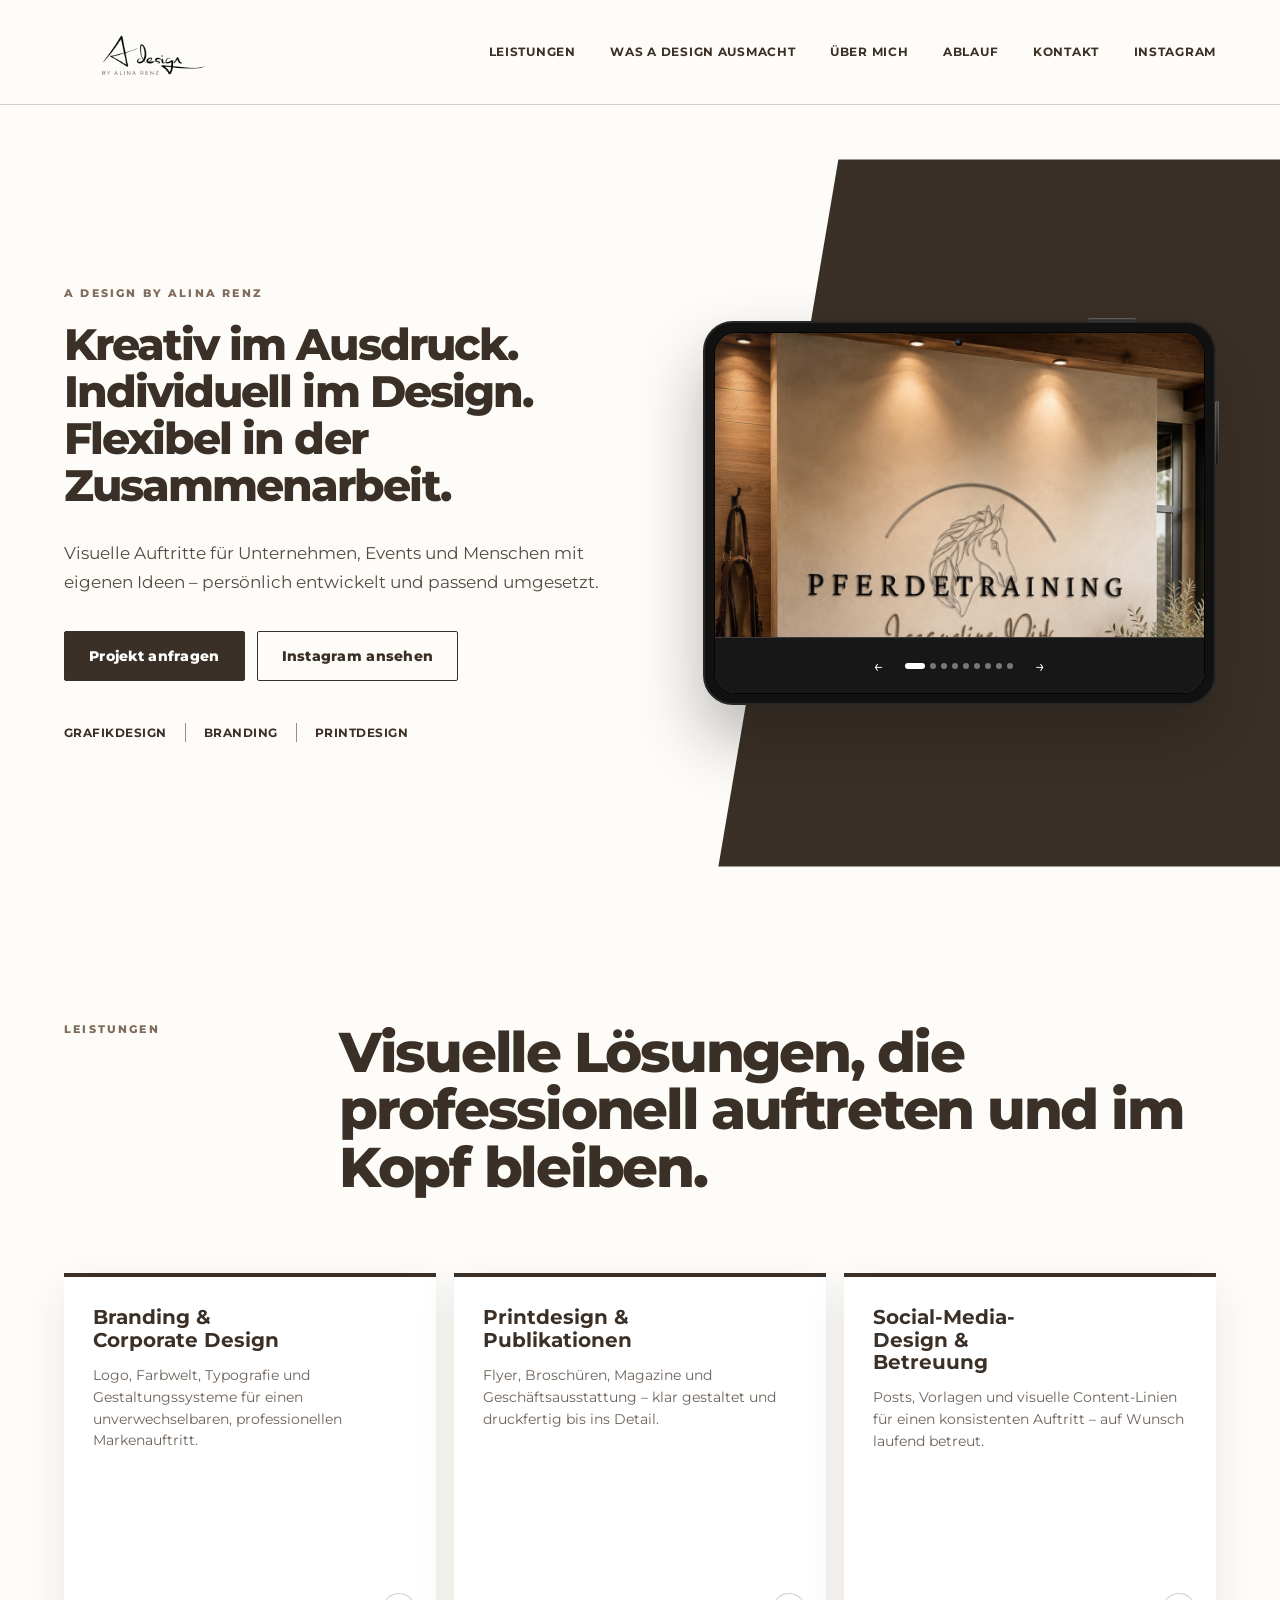
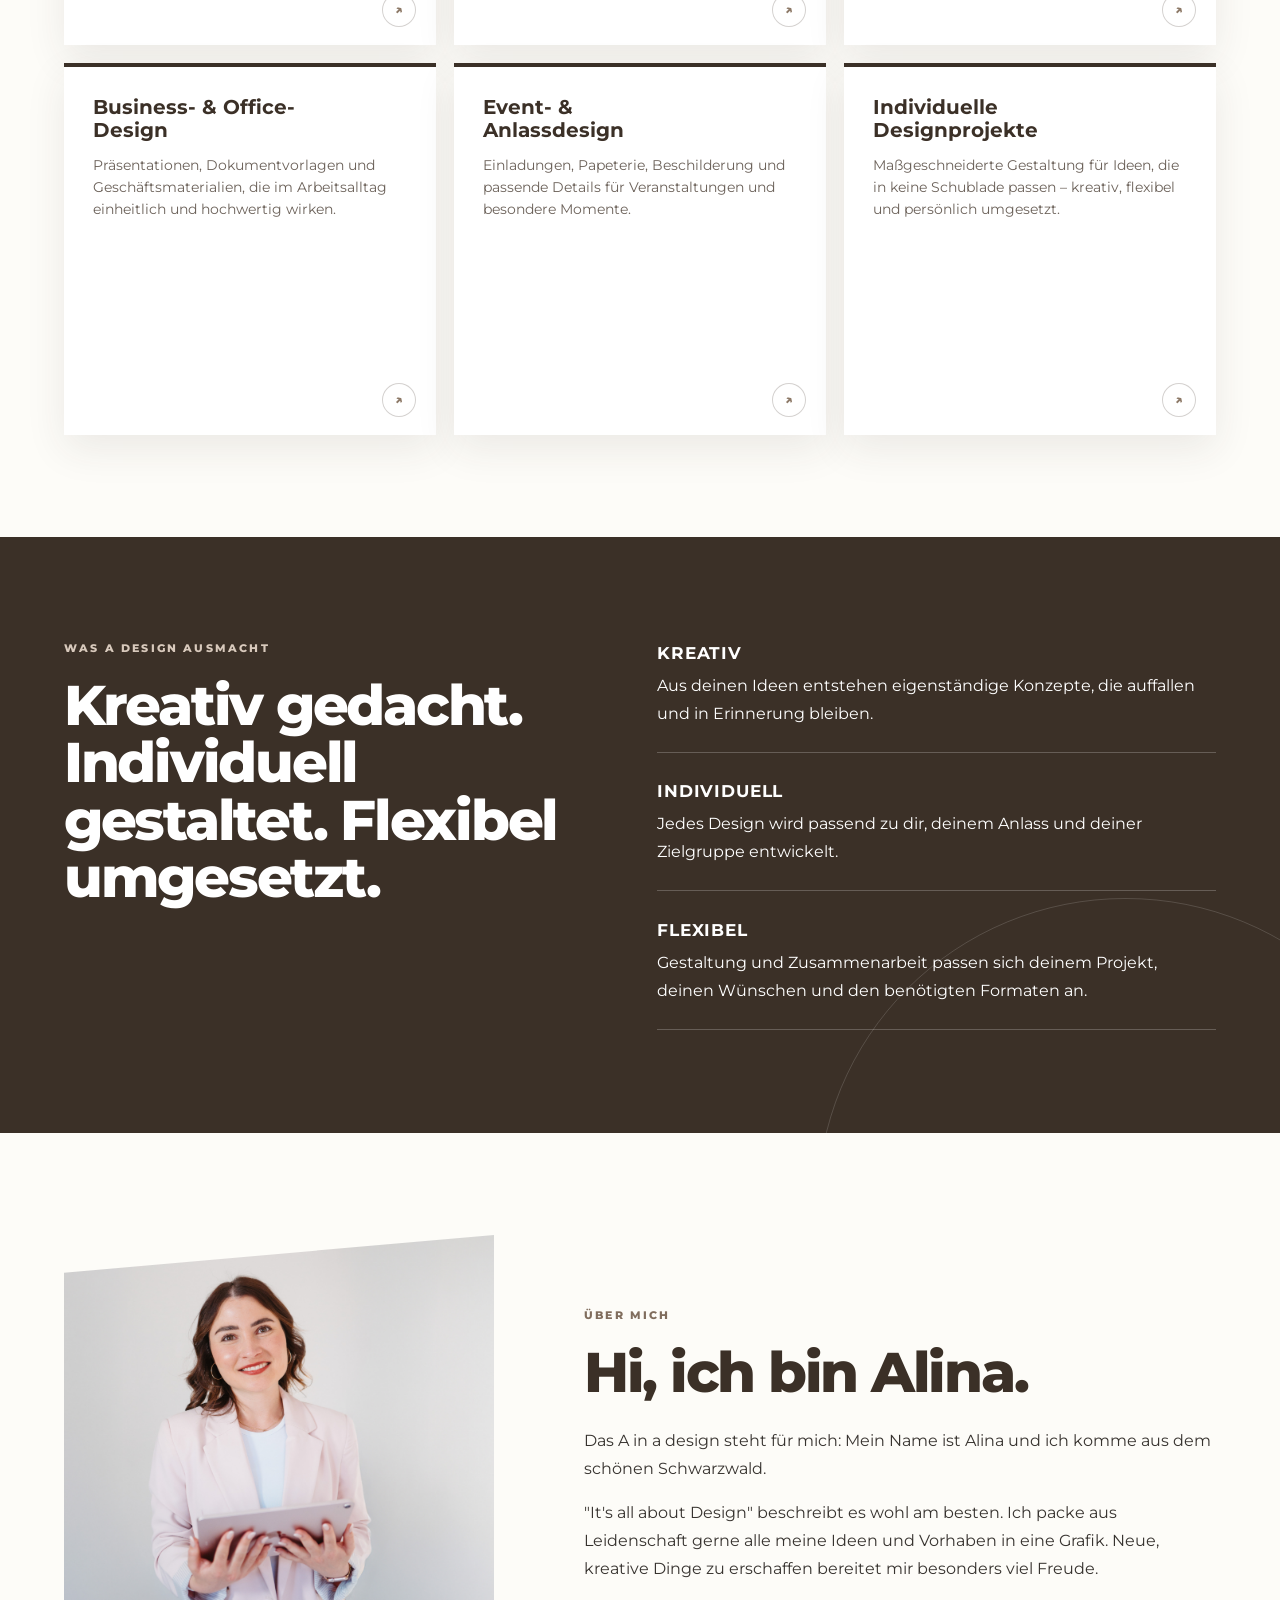
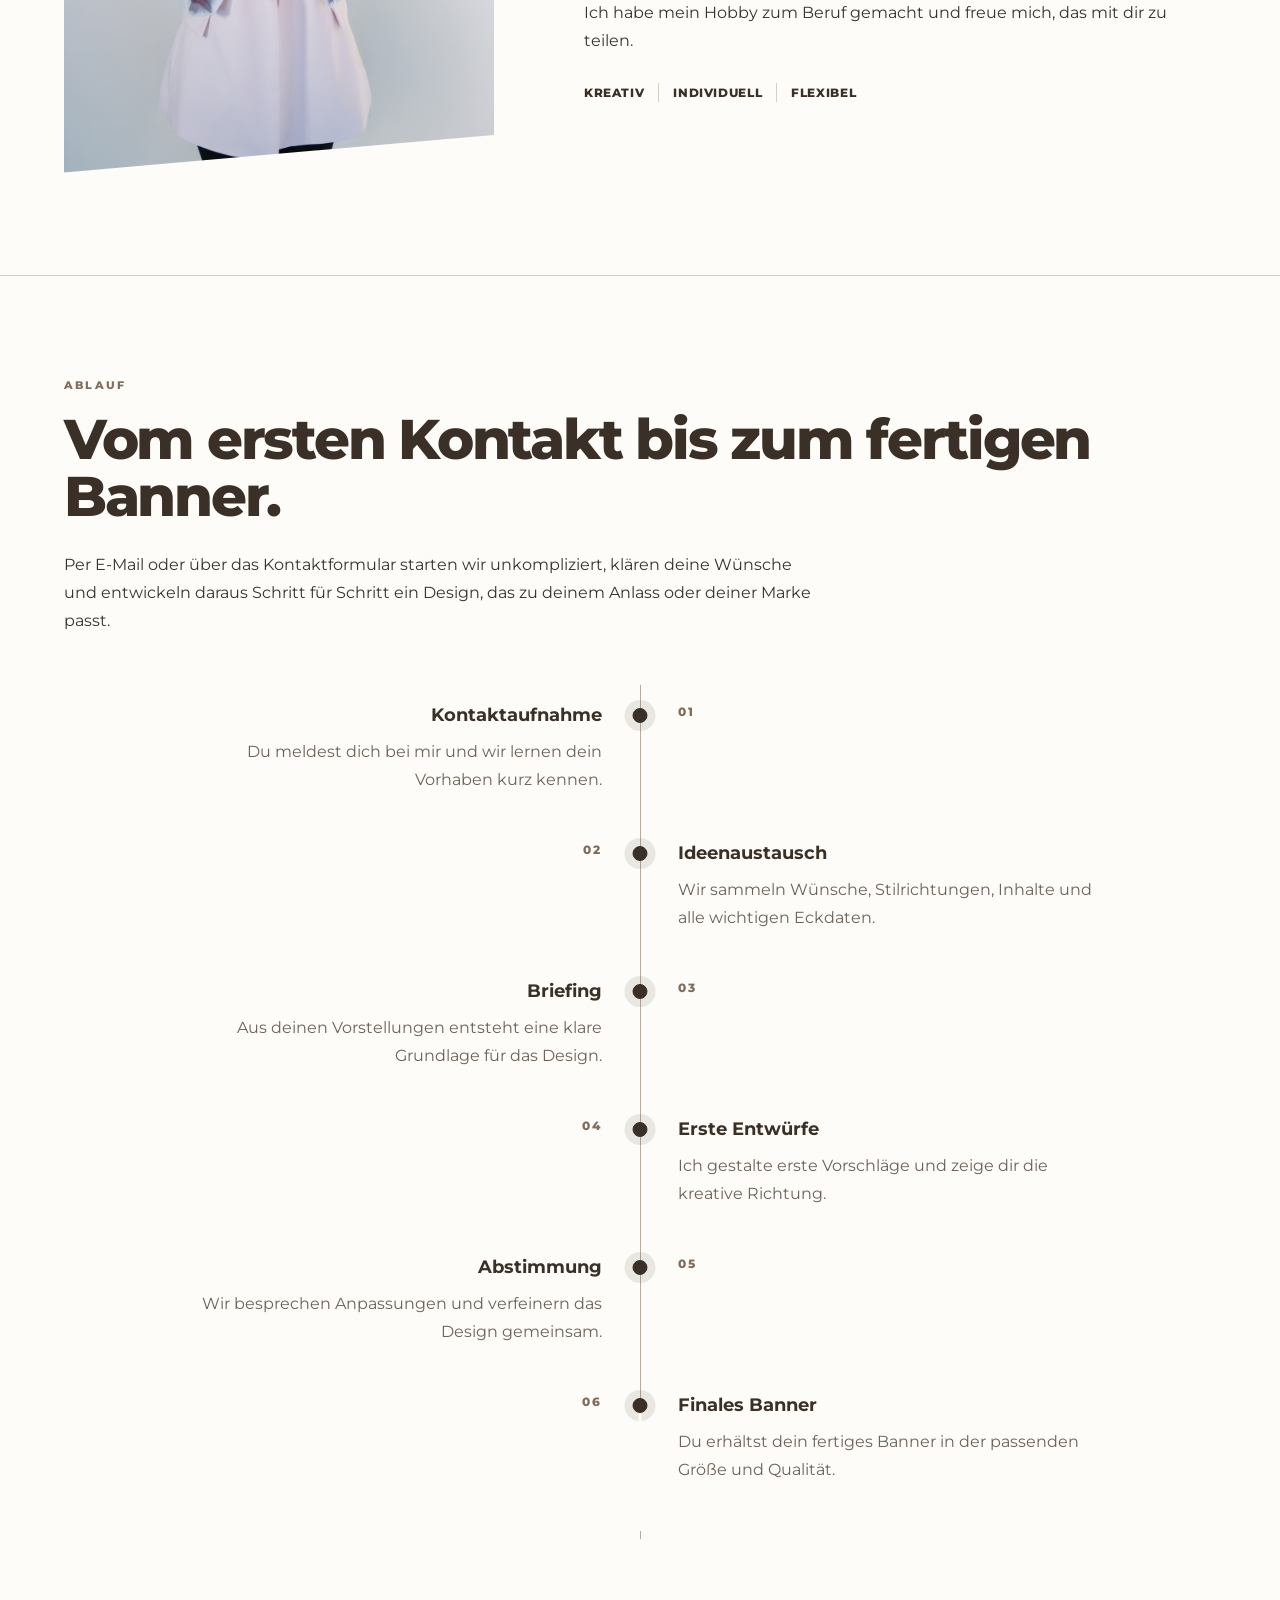
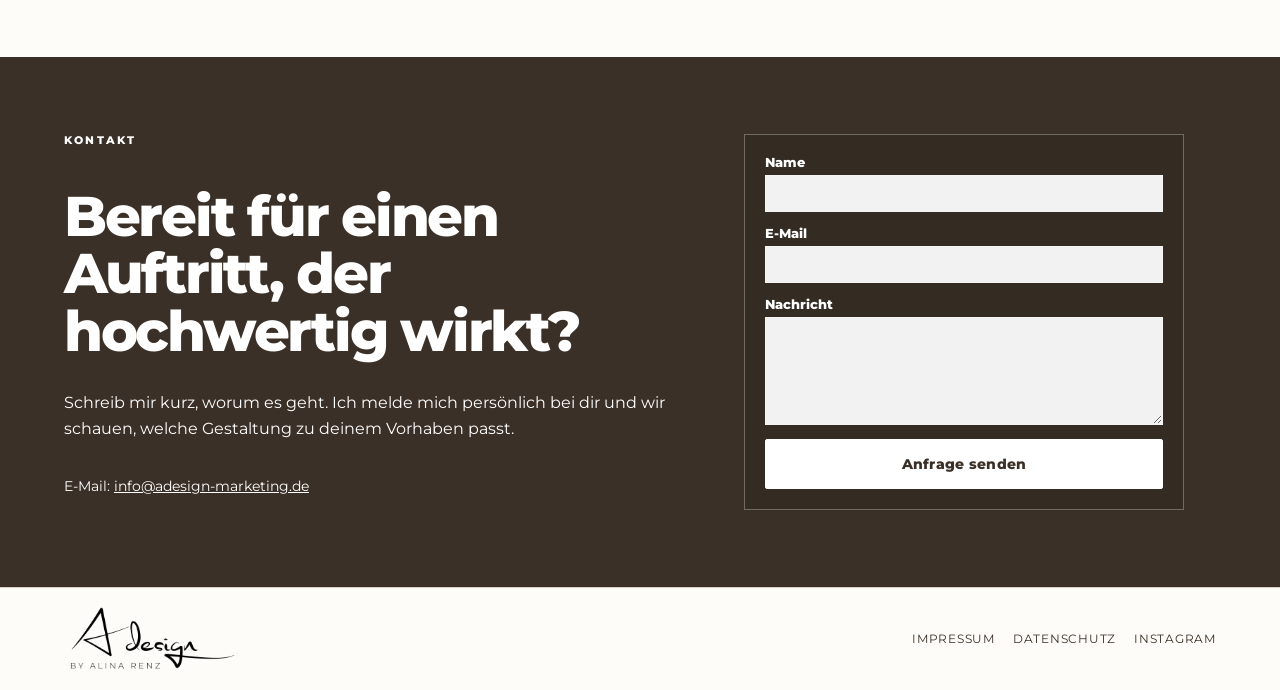
==== commit 4d4b5629: "Burger-Menü im Header aktivieren" ====
--- a/index.html
+++ b/index.html
@@ -8,12 +8,12 @@
   <link rel="preconnect" href="https://fonts.googleapis.com">
   <link rel="preconnect" href="https://fonts.gstatic.com" crossorigin>
   <link href="https://fonts.googleapis.com/css2?family=Montserrat:wght@400;500;600;700;800;900&amp;display=swap" rel="stylesheet">
-  <link rel="stylesheet" href="styles.css?v=20" />
+  <link rel="stylesheet" href="styles.css?v=22" />
 </head>
 <body>
 <header class="site-header">
   <a class="logo" href="#top"><img src="assets/logo-schwarz.png" alt="a design by Alina Renz"></a>
-  <nav>
+  <nav class="site-nav" id="site-navigation">
     <a href="#leistungen">Leistungen</a>
     <a href="#studio">Was a design ausmacht</a>
     <a href="#about">Über mich</a>
@@ -21,6 +21,11 @@
     <a href="#kontakt">Kontakt</a>
     <a href="https://www.instagram.com/about_adesign" target="_blank" rel="noopener">Instagram</a>
   </nav>
+  <button class="menu-toggle" type="button" aria-controls="site-navigation" aria-expanded="false" aria-label="Menü öffnen">
+    <span aria-hidden="true"></span>
+    <span aria-hidden="true"></span>
+    <span aria-hidden="true"></span>
+  </button>
   <a class="header-cta" href="#kontakt">Projekt anfragen</a>
 </header>
 
@@ -231,6 +236,6 @@
   </div>
 </footer>
 
-<script src="script.js?v=11"></script>
+<script src="script.js?v=12"></script>
 </body>
 </html>
--- a/styles.css
+++ b/styles.css
@@ -67,6 +67,33 @@
   transition:color .2s ease;
 }
 nav a:hover{color:var(--accent)}
+.menu-toggle{
+  display:none;
+  width:44px;
+  height:44px;
+  flex:0 0 44px;
+  align-items:center;
+  justify-content:center;
+  flex-direction:column;
+  gap:5px;
+  margin-left:auto;
+  padding:0;
+  border:1px solid var(--line);
+  border-radius:50%;
+  color:var(--ink);
+  background:var(--paper);
+  cursor:pointer;
+}
+.menu-toggle span{
+  width:18px;
+  height:2px;
+  border-radius:2px;
+  background:currentColor;
+  transition:transform .25s ease, opacity .2s ease;
+}
+.site-header.is-menu-open .menu-toggle span:nth-child(1){transform:translateY(7px) rotate(45deg)}
+.site-header.is-menu-open .menu-toggle span:nth-child(2){opacity:0}
+.site-header.is-menu-open .menu-toggle span:nth-child(3){transform:translateY(-7px) rotate(-45deg)}
 .header-cta{
   display:none;
   min-height:40px;
@@ -944,7 +971,39 @@
 .legal h1{font-size:clamp(2.5rem,7vw,5rem)}
 .legal h2{font-size:2rem;margin-top:42px}
 @media(max-width:1180px){
-  nav{display:none}
+  .site-header{gap:12px}
+  .menu-toggle{display:flex}
+  .site-nav{
+    position:absolute;
+    top:calc(100% + 1px);
+    right:0;
+    left:0;
+    display:flex;
+    flex-direction:column;
+    align-items:stretch;
+    gap:0;
+    padding:12px var(--content-edge, clamp(24px,5vw,72px)) 18px;
+    border-bottom:1px solid var(--line);
+    background:rgba(253,252,248,.98);
+    box-shadow:0 18px 34px rgba(59,48,39,.1);
+    opacity:0;
+    visibility:hidden;
+    pointer-events:none;
+    transform:translateY(-10px);
+    transition:opacity .22s ease, transform .22s ease, visibility .22s;
+  }
+  .site-nav a{
+    padding:13px 0;
+    border-bottom:1px solid var(--line);
+    font-size:.86rem;
+  }
+  .site-nav a:last-child{border-bottom:0}
+  .site-header.is-menu-open .site-nav{
+    opacity:1;
+    visibility:visible;
+    pointer-events:auto;
+    transform:translateY(0);
+  }
   .header-cta{display:inline-flex}
   .hero{grid-template-columns:1fr;min-height:auto}
   .hero-copy{max-width:780px}
@@ -967,35 +1026,58 @@
   .insta-post{min-height:260px}
   .service-card{min-height:auto}
   .steps{
-    padding-left:26px;
+    padding-left:0;
   }
   .steps::before{
-    left:6px;
+    left:21px;
   }
   .steps li,
   .steps li:nth-child(odd),
   .steps li:nth-child(even){
-    display:block;
+    display:grid;
+    grid-template-columns:42px minmax(0,1fr);
+    column-gap:18px;
+    align-items:start;
     min-height:auto;
-    padding-bottom:34px;
+    padding-bottom:38px;
   }
   .steps li::before{
-    left:6px;
-    top:4px;
+    display:none;
   }
   .steps li:last-child::after{
-    left:6px;
+    left:21px;
+    top:42px;
   }
   .steps li:nth-child(odd) > div,
   .steps li:nth-child(even) > div{
+    grid-column:2;
+    grid-row:1;
     text-align:left;
+  }
+  .steps li:nth-child(odd) > span,
+  .steps li:nth-child(even) > span{
+    grid-column:1;
+    grid-row:1;
+    justify-self:stretch;
   }
   .steps li:nth-child(odd) p,
   .steps li:nth-child(even) p{
     margin-left:0;
   }
   .steps span{
-    margin-bottom:10px;
+    position:relative;
+    z-index:1;
+    display:grid;
+    place-items:center;
+    width:42px;
+    height:42px;
+    margin:0;
+    border-radius:50%;
+    background:var(--ink);
+    color:var(--paper);
+    box-shadow:0 0 0 8px var(--paper);
+    font-size:.72rem;
+    line-height:1;
   }
   footer{align-items:flex-start;flex-direction:column}
 }
@@ -1016,7 +1098,8 @@
   form{max-width:none;padding:18px}
   .site-header{padding:12px 18px}
   .logo img{width:124px}
-  .header-cta{min-height:36px;padding:0 13px;font-size:.7rem}
+  .header-cta{display:none}
+  .menu-toggle{width:42px;height:42px;flex-basis:42px}
 }
 @keyframes deviceFloat{
   0%,100%{transform:rotateX(5deg) rotateY(-8deg) rotateZ(.5deg) translate3d(0,0,0)}
